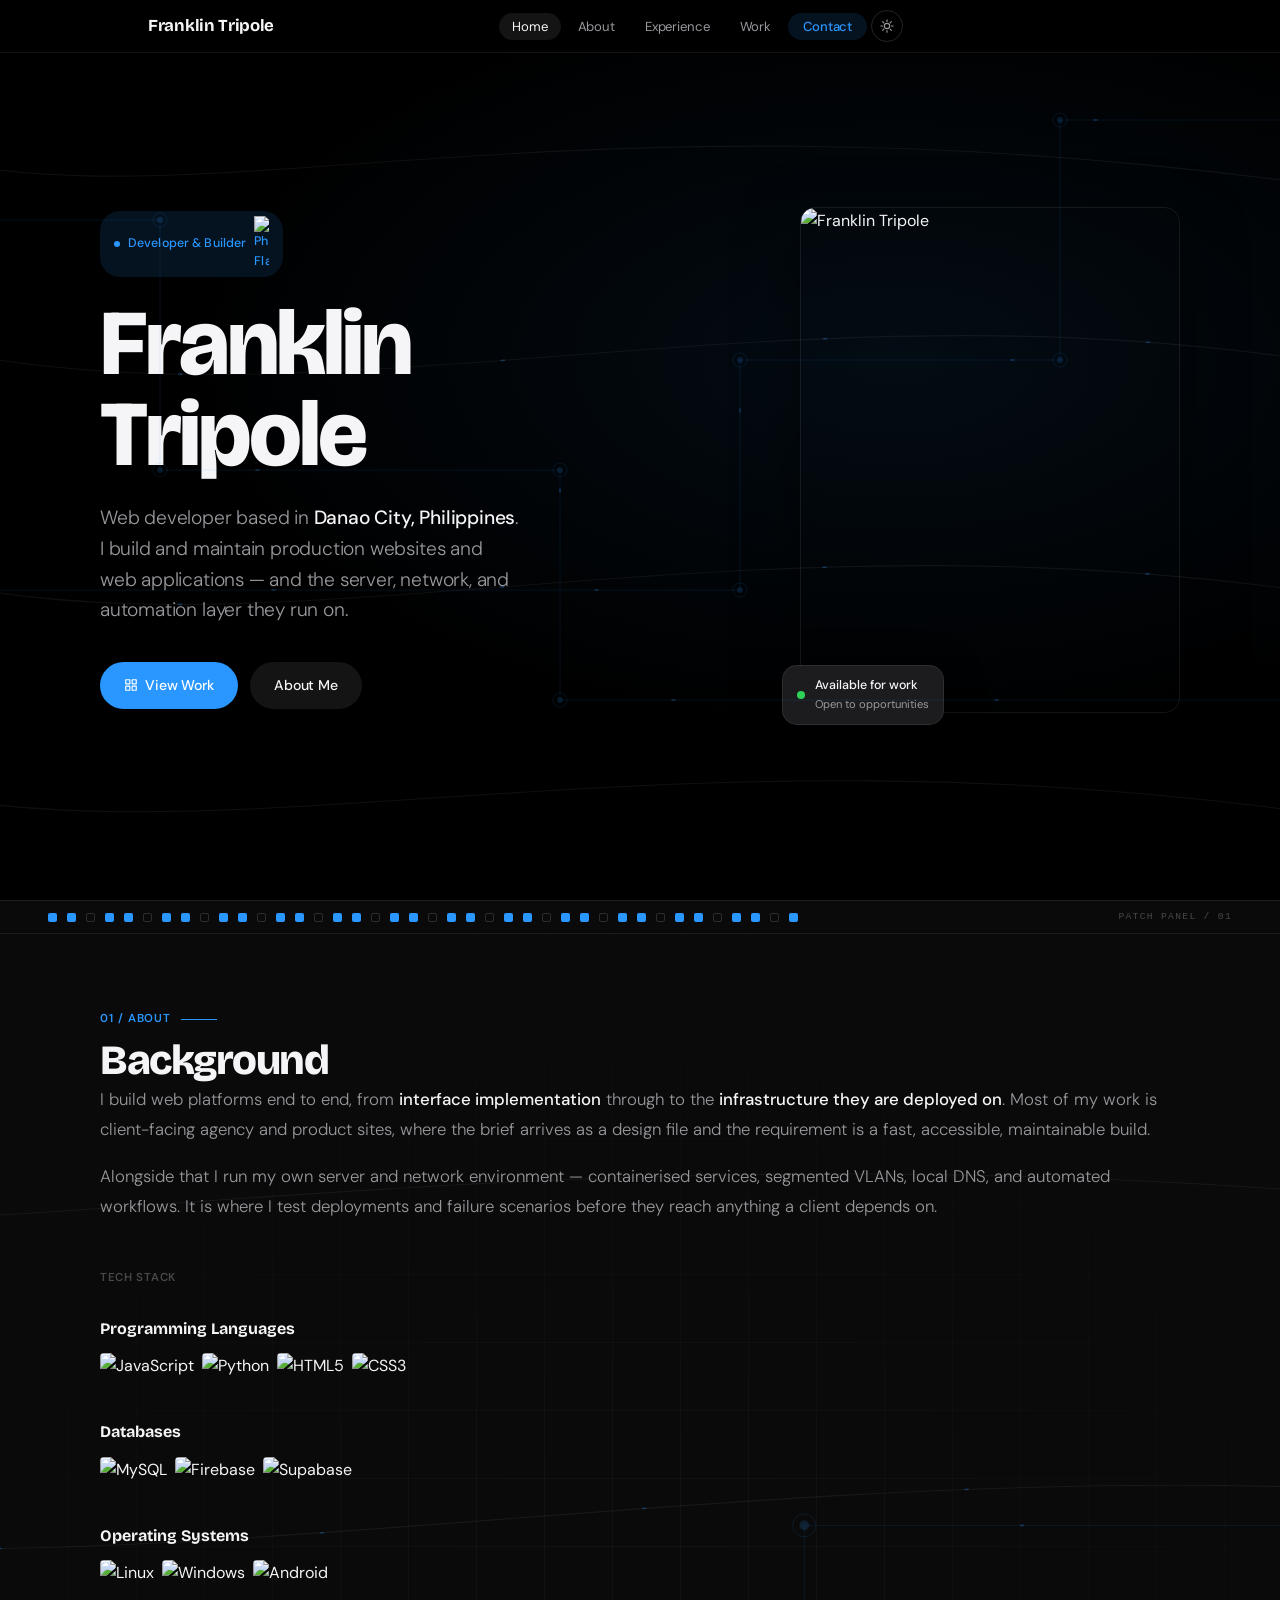
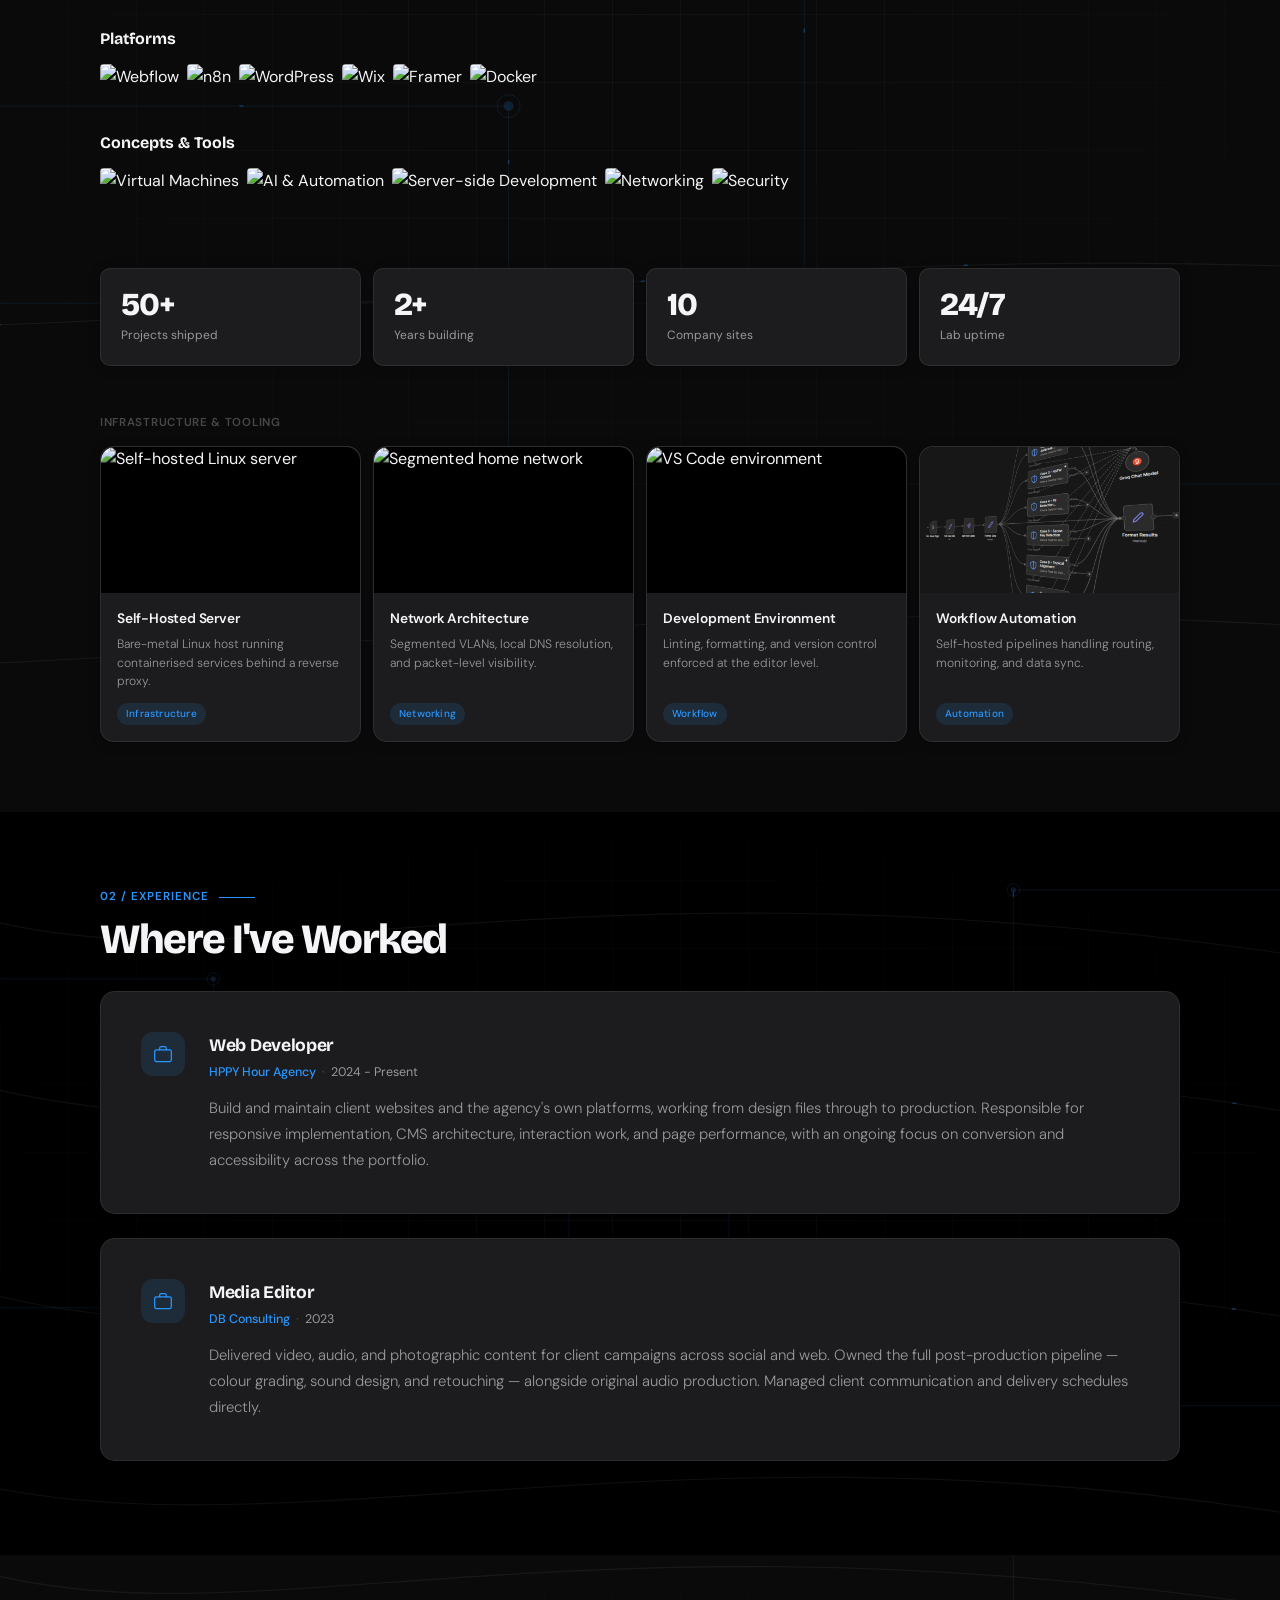
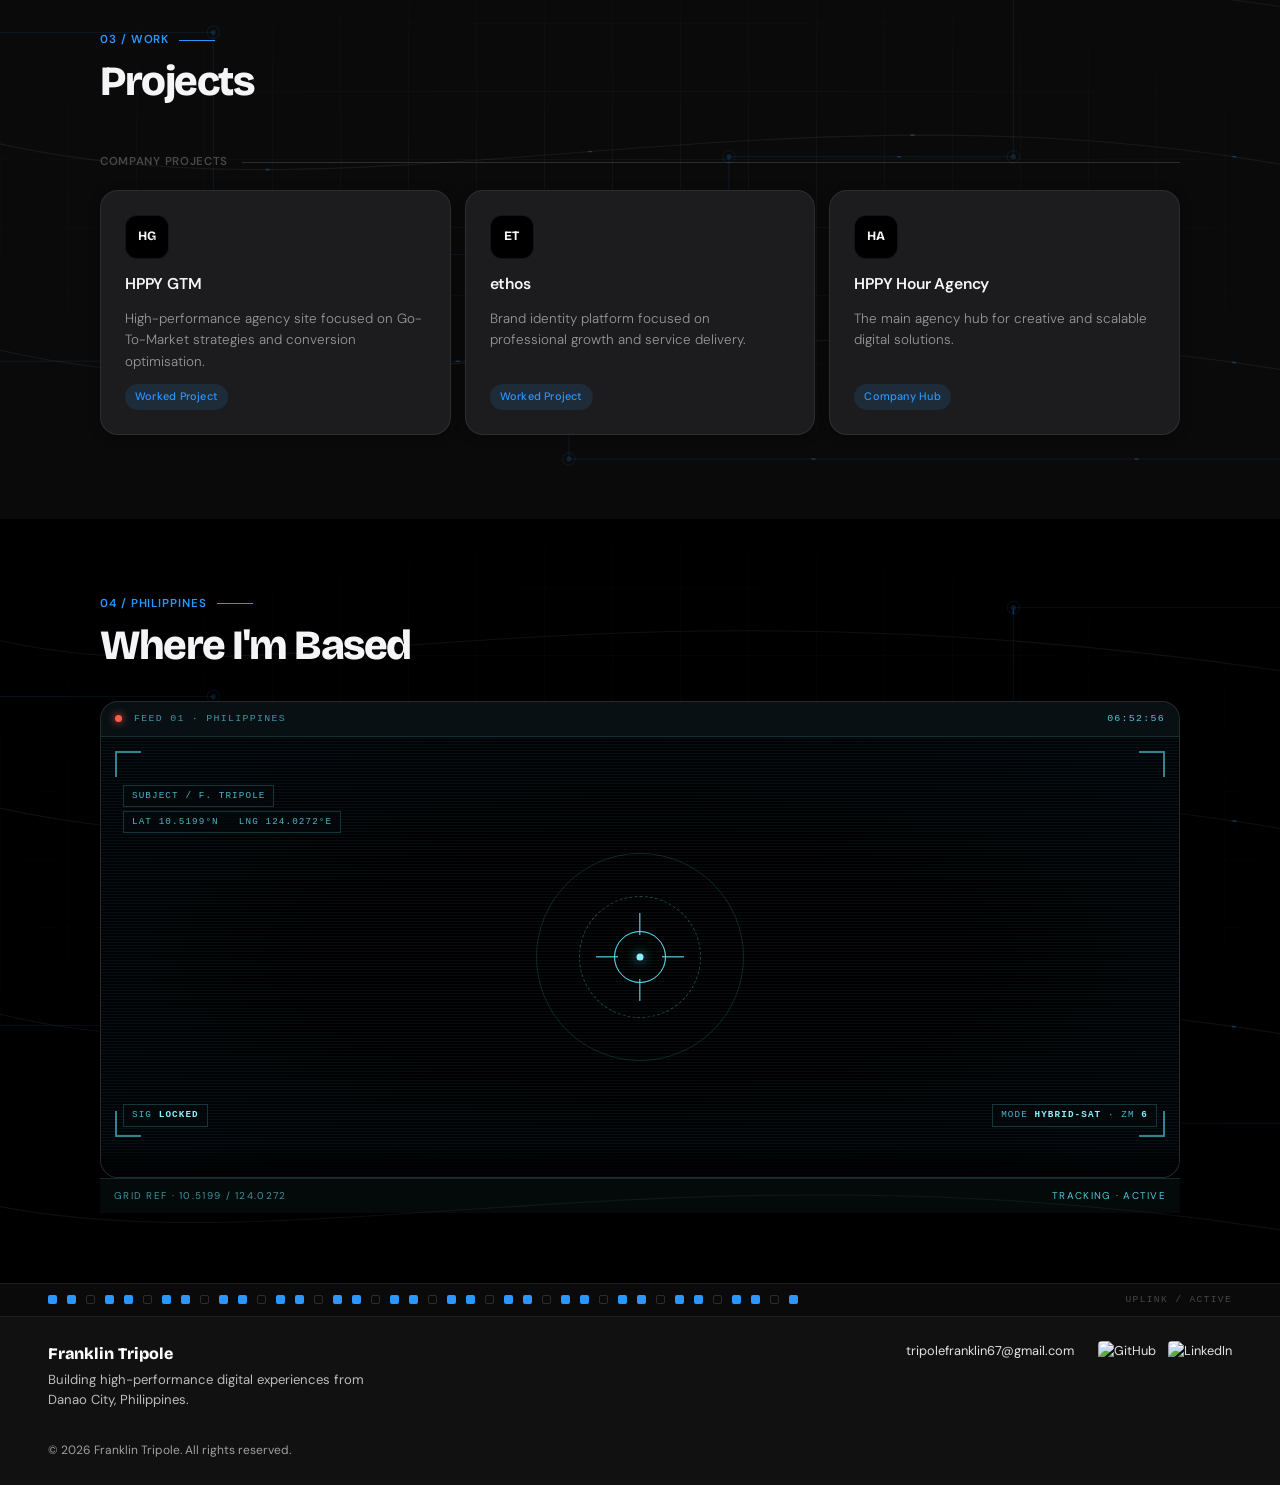
==== index.html @ 6634f662 "Run the map overlay edge to edge; add a visitor counter to the nav The HUD mask cut off hard 28px fr" ====
<!DOCTYPE html>
<html lang="en" data-theme="dark">

<head>
    <meta charset="UTF-8">
    <meta name="viewport" content="width=device-width, initial-scale=1.0">
    <title>Franklin Tripole | Developer</title>
    <link rel="preconnect" href="https://fonts.googleapis.com">
    <link rel="preconnect" href="https://fonts.gstatic.com" crossorigin>
    <link
        href="https://fonts.googleapis.com/css2?family=Bricolage+Grotesque:opsz,wght@12..96,300;12..96,400;12..96,500;12..96,600;12..96,700;12..96,800&family=DM+Sans:ital,opsz,wght@0,9..40,300;0,9..40,400;0,9..40,500;0,9..40,600;1,9..40,300&display=swap"
        rel="stylesheet">
    <script>
        // Runs before paint: dark is the default, a stored choice wins.
        try {
            if (localStorage.getItem('ft_theme') === 'light') {
                document.documentElement.dataset.theme = '';
            }
        } catch (e) { }
    </script>
    <link rel="stylesheet" href="style.css">
    <noscript>
        <style>
            /* Without JS the reveal observer never runs, so show everything. */
            .reveal, .stagger > *, h2.section-title .word,
            .hero-content > *, .hero-img-wrap, .hero-badge {
                opacity: 1 !important;
                transform: none !important;
            }
        </style>
    </noscript>
    <style>
        .tech-category {
            margin-bottom: 24px;
        }
        .tech-category h3 {
            font-family: 'Bricolage Grotesque', sans-serif;
            font-size: 1rem;
            margin-bottom: 12px;
            color: var(--text);
        }
        .badge-grid {
            display: flex;
            flex-wrap: wrap;
            gap: 8px;
        }
        .badge-grid img {
            height: 28px;
            border-radius: 4px;
        }
    </style>
</head>

<body>

    <nav>
        <div class="nav-inner">
            <a href="#home" class="logo">Franklin Tripole</a>
            <ul class="nav-links">
                <li><a href="#home">Home</a></li>
                <li><a href="#about">About</a></li>
                <li><a href="#experience">Experience</a></li>
                <li><a href="#projects">Work</a></li>
                <li><a href="contact.html" class="nav-cta">Contact</a></li>
                <li><button id="theme-toggle" type="button" title="Toggle theme" aria-label="Toggle colour theme"><svg class="ico-sun" width="16" height="16" viewBox="0 0 24 24" aria-hidden="true"><circle cx="12" cy="12" r="4"/><path d="M12 2.8v2.4M12 18.8v2.4M21.2 12h-2.4M5.2 12H2.8M18.5 5.5l-1.7 1.7M7.2 16.8l-1.7 1.7M18.5 18.5l-1.7-1.7M7.2 7.2L5.5 5.5"/></svg><svg class="ico-moon" width="16" height="16" viewBox="0 0 24 24" aria-hidden="true"><path d="M20.6 13.4A8.7 8.7 0 0 1 10.6 3.4a8.7 8.7 0 1 0 10 10Z"/></svg></button></li>
                <li><span class="visit-counter" hidden title="Visitors"><svg viewBox="0 0 24 24" aria-hidden="true"><path d="M1.8 12S5.4 5.4 12 5.4 22.2 12 22.2 12 18.6 18.6 12 18.6 1.8 12 1.8 12Z"/><circle cx="12" cy="12" r="3.1"/></svg><b class="visit-count">0</b></span></li>
            </ul>
            <div style="display:flex;align-items:center;gap:8px;">
                <span class="visit-counter mob" hidden title="Visitors"><svg viewBox="0 0 24 24" aria-hidden="true"><path d="M1.8 12S5.4 5.4 12 5.4 22.2 12 22.2 12 18.6 18.6 12 18.6 1.8 12 1.8 12Z"/><circle cx="12" cy="12" r="3.1"/></svg><b class="visit-count">0</b></span>
                <button id="theme-toggle-mob" type="button" title="Toggle theme" aria-label="Toggle colour theme"><svg class="ico-sun" width="16" height="16" viewBox="0 0 24 24" aria-hidden="true"><circle cx="12" cy="12" r="4"/><path d="M12 2.8v2.4M12 18.8v2.4M21.2 12h-2.4M5.2 12H2.8M18.5 5.5l-1.7 1.7M7.2 16.8l-1.7 1.7M18.5 18.5l-1.7-1.7M7.2 7.2L5.5 5.5"/></svg><svg class="ico-moon" width="16" height="16" viewBox="0 0 24 24" aria-hidden="true"><path d="M20.6 13.4A8.7 8.7 0 0 1 10.6 3.4a8.7 8.7 0 1 0 10 10Z"/></svg></button>
                <button class="hamburger" id="hamburger" aria-label="Open menu">
                    <span></span><span></span><span></span>
                </button>
            </div>
        </div>
    </nav>

    <div class="mobile-menu" id="mobile-menu">
        <a href="#home" class="mob-link">Home</a>
        <a href="#about" class="mob-link">About</a>
        <a href="#experience" class="mob-link">Experience</a>
        <a href="#projects" class="mob-link">Work</a>
        <a href="contact.html" class="nav-cta">Contact →</a>
    </div>

    <header id="home">
        <div class="container">
            <div class="hero-grid">
                <div class="hero-content">
                    <div class="hero-eyebrow">Developer &amp; Builder <img src="./assets/philippines.png" alt="Philippines Flag"
                            width="15px" height="auto"></div>
                    <h1 class="hero-name" data-split-chars>Franklin<br>Tripole</h1>
                    <p class="hero-subtitle">
                        Web developer based in <strong>Danao City, Philippines</strong>. I build and maintain
                        production websites and web applications — and the server, network, and automation layer
                        they run on.
                    </p>
                    <div class="hero-actions">
                        <a href="#projects" class="btn btn-primary">
                            <svg viewBox="0 0 24 24" fill="none" stroke="currentColor" stroke-width="2"
                                stroke-linecap="round" stroke-linejoin="round">
                                <rect x="3" y="3" width="7" height="7" />
                                <rect x="14" y="3" width="7" height="7" />
                                <rect x="14" y="14" width="7" height="7" />
                                <rect x="3" y="14" width="7" height="7" />
                            </svg>
                            View Work
                        </a>
                        <a href="#about" class="btn btn-ghost">About Me</a>
                    </div>
                </div>
                <div class="hero-img-wrap">
                    <div class="hero-img-frame">
                        <picture>
                            <source media="(max-width: 800px)" srcset="./assets/franklin-5.jpg">
                            <img src="./assets/franklin-5.jpg" alt="Franklin Tripole">
                        </picture>
                    </div>
                    <div class="hero-badge">
                        <div class="hero-badge-dot"></div>
                        <div>
                            <div class="hero-badge-text">Available for work</div>
                            <div class="hero-badge-sub">Open to opportunities</div>
                        </div>
                    </div>
                </div>
            </div>
        </div>
        <canvas id="hero-canvas"></canvas>
        <svg class="cables" viewBox="0 0 1440 900" preserveAspectRatio="xMidYMid slice" aria-hidden="true">
            <path class="wire" d="M-60 140 C 260 250 620 60 1500 200" />
            <path class="wire" d="M-60 330 C 380 460 880 250 1500 380" />
            <path class="wire" d="M-60 560 C 320 690 820 480 1500 610" />
            <path class="wire" d="M-60 780 C 300 880 760 700 1500 830" />
            <path class="rail" d="M-60 220 H 240 V 470 H 640 V 700 H 1500" />
            <path class="rail" d="M1500 120 H 1140 V 360 H 820 V 590 H -60" />
            <path class="flow d1" d="M-60 220 H 240 V 470 H 640 V 700 H 1500" />
            <path class="flow d2" d="M-60 330 C 380 460 880 250 1500 380" />
            <path class="flow d3" d="M1500 120 H 1140 V 360 H 820 V 590 H -60" />
            <path class="flow" d="M-60 560 C 320 690 820 480 1500 610" />
            <circle class="node" cx="240" cy="220" r="3" />
            <circle class="node-ring" cx="240" cy="220" r="7" />
            <circle class="node" cx="240" cy="470" r="3" />
            <circle class="node-ring" cx="240" cy="470" r="7" />
            <circle class="node" cx="640" cy="470" r="3" />
            <circle class="node-ring" cx="640" cy="470" r="7" />
            <circle class="node" cx="640" cy="700" r="3" />
            <circle class="node-ring" cx="640" cy="700" r="7" />
            <circle class="node" cx="1140" cy="120" r="3" />
            <circle class="node-ring" cx="1140" cy="120" r="7" />
            <circle class="node" cx="1140" cy="360" r="3" />
            <circle class="node-ring" cx="1140" cy="360" r="7" />
            <circle class="node" cx="820" cy="360" r="3" />
            <circle class="node-ring" cx="820" cy="360" r="7" />
            <circle class="node" cx="820" cy="590" r="3" />
            <circle class="node-ring" cx="820" cy="590" r="7" />
        </svg>
    </header>

    <div class="patch-strip" aria-hidden="true">
        <i class="live"></i><i class="live"></i><i></i><i class="live"></i><i class="live"></i><i></i><i class="live"></i><i class="live"></i><i></i><i class="live"></i><i class="live"></i><i></i><i class="live"></i><i class="live"></i><i></i><i class="live"></i><i class="live"></i><i></i><i class="live"></i><i class="live"></i><i></i><i class="live"></i><i class="live"></i><i></i><i class="live"></i><i class="live"></i><i></i><i class="live"></i><i class="live"></i><i></i><i class="live"></i><i class="live"></i><i></i><i class="live"></i><i class="live"></i><i></i><i class="live"></i><i class="live"></i><i></i><i class="live"></i>
        <span class="patch-label">PATCH PANEL / 01</span>
    </div>

    <section id="about" class="reveal">
        <svg class="cables" viewBox="0 0 1440 900" preserveAspectRatio="xMidYMid slice" aria-hidden="true">
            <path class="wire" d="M-60 140 C 260 250 620 60 1500 200" />
            <path class="wire" d="M-60 330 C 380 460 880 250 1500 380" />
            <path class="wire" d="M-60 560 C 320 690 820 480 1500 610" />
            <path class="wire" d="M-60 780 C 300 880 760 700 1500 830" />
            <path class="rail" d="M-60 220 H 240 V 470 H 640 V 700 H 1500" />
            <path class="rail" d="M1500 120 H 1140 V 360 H 820 V 590 H -60" />
            <path class="flow d1" d="M-60 220 H 240 V 470 H 640 V 700 H 1500" />
            <path class="flow d2" d="M-60 330 C 380 460 880 250 1500 380" />
            <path class="flow d3" d="M1500 120 H 1140 V 360 H 820 V 590 H -60" />
            <path class="flow" d="M-60 560 C 320 690 820 480 1500 610" />
            <circle class="node" cx="240" cy="220" r="3" />
            <circle class="node-ring" cx="240" cy="220" r="7" />
            <circle class="node" cx="240" cy="470" r="3" />
            <circle class="node-ring" cx="240" cy="470" r="7" />
            <circle class="node" cx="640" cy="470" r="3" />
            <circle class="node-ring" cx="640" cy="470" r="7" />
            <circle class="node" cx="640" cy="700" r="3" />
            <circle class="node-ring" cx="640" cy="700" r="7" />
            <circle class="node" cx="1140" cy="120" r="3" />
            <circle class="node-ring" cx="1140" cy="120" r="7" />
            <circle class="node" cx="1140" cy="360" r="3" />
            <circle class="node-ring" cx="1140" cy="360" r="7" />
            <circle class="node" cx="820" cy="360" r="3" />
            <circle class="node-ring" cx="820" cy="360" r="7" />
            <circle class="node" cx="820" cy="590" r="3" />
            <circle class="node-ring" cx="820" cy="590" r="7" />
        </svg>
        <div class="container">
            <div class="section-eyebrow">01 / About</div>
            <div class="about-grid">
                <div>
                    <h2 class="section-title" data-split-words>Background</h2>
                    <p class="about-text">
                        I build web platforms end to end, from <strong>interface implementation</strong> through to
                        the <strong>infrastructure they are deployed on</strong>. Most of my work is client-facing
                        agency and product sites, where the brief arrives as a design file and the requirement is a
                        fast, accessible, maintainable build.
                    </p>
                    <p class="about-text" style="margin-top:16px;">
                        Alongside that I run my own server and network environment — containerised services, segmented
                        VLANs, local DNS, and automated workflows. It is where I test deployments and failure scenarios
                        before they reach anything a client depends on.
                    </p>
                    
                    <div class="stack-group" style="margin-top: 48px;">
                        <div class="stack-title">Tech stack</div>
                        
                        <div class="tech-category">
                            <h3>Programming Languages</h3>
                            <div class="badge-grid">
                                <img src="https://img.shields.io/badge/JavaScript-F7DF1E?style=for-the-badge&logo=javascript&logoColor=black" alt="JavaScript">
                                <img src="https://img.shields.io/badge/Python-3776AB?style=for-the-badge&logo=python&logoColor=white" alt="Python">
                                <img src="https://img.shields.io/badge/HTML5-E34F26?style=for-the-badge&logo=html5&logoColor=white" alt="HTML5">
                                <img src="https://img.shields.io/badge/CSS3-1572B6?style=for-the-badge&logo=css3&logoColor=white" alt="CSS3">
                            </div>
                        </div>

                        <div class="tech-category">
                            <h3>Databases</h3>
                            <div class="badge-grid">
                                <img src="https://img.shields.io/badge/MySQL-4479A1?style=for-the-badge&logo=mysql&logoColor=white" alt="MySQL">
                                <img src="https://img.shields.io/badge/Firebase-FFCA28?style=for-the-badge&logo=firebase&logoColor=black" alt="Firebase">
                                <img src="https://img.shields.io/badge/Supabase-3ECF8E?style=for-the-badge&logo=supabase&logoColor=white" alt="Supabase">
                            </div>
                        </div>

                        <div class="tech-category">
                            <h3>Operating Systems</h3>
                            <div class="badge-grid">
                                <img src="https://img.shields.io/badge/Linux-FCC624?style=for-the-badge&logo=linux&logoColor=black" alt="Linux">
                                <img src="https://img.shields.io/badge/Windows-0078D4?style=for-the-badge&logo=windows&logoColor=white" alt="Windows">
                                <img src="https://img.shields.io/badge/Android-3DDC84?style=for-the-badge&logo=android&logoColor=white" alt="Android">
                            </div>
                        </div>

                        <div class="tech-category">
                            <h3>Platforms</h3>
                            <div class="badge-grid">
                                <img src="https://img.shields.io/badge/Webflow-146EF5?style=for-the-badge&logo=webflow&logoColor=white" alt="Webflow">
                                <img src="https://img.shields.io/badge/n8n-EA4B71?style=for-the-badge&logo=n8n&logoColor=white" alt="n8n">
                                <img src="https://img.shields.io/badge/WordPress-21759B?style=for-the-badge&logo=wordpress&logoColor=white" alt="WordPress">
                                <img src="https://img.shields.io/badge/Wix-0C6EFC?style=for-the-badge&logo=wix&logoColor=white" alt="Wix">
                                <img src="https://img.shields.io/badge/Framer-0055FF?style=for-the-badge&logo=framer&logoColor=white" alt="Framer">
                                <img src="https://img.shields.io/badge/Docker-2496ED?style=for-the-badge&logo=docker&logoColor=white" alt="Docker">
                            </div>
                        </div>

                        <div class="tech-category">
                            <h3>Concepts & Tools</h3>
                            <div class="badge-grid">
                                <img src="https://img.shields.io/badge/Virtual%20Machines-0078D4?style=for-the-badge&logo=virtualbox&logoColor=white" alt="Virtual Machines">
                                <img src="https://img.shields.io/badge/AI%20%26%20Automation-FF4500?style=for-the-badge&logo=tensorflow&logoColor=white" alt="AI & Automation">
                                <img src="https://img.shields.io/badge/Server--side%20Development-339933?style=for-the-badge&logo=nodedotjs&logoColor=white" alt="Server-side Development">
                                <img src="https://img.shields.io/badge/Networking-0078D4?style=for-the-badge&logo=wireshark&logoColor=white" alt="Networking">
                                <img src="https://img.shields.io/badge/Security-000000?style=for-the-badge&logo=kalilinux&logoColor=white" alt="Security">
                            </div>
                        </div>
                    </div>

                    <div class="stat-grid stagger" style="margin-top: 48px;">
                        <div class="stat-card">
                            <div class="num" data-count="50" data-suffix="+">0</div>
                            <div class="lbl">Projects shipped</div>
                        </div>
                        <div class="stat-card">
                            <div class="num" data-count="2" data-suffix="+">0</div>
                            <div class="lbl">Years building</div>
                        </div>
                        <div class="stat-card">
                            <div class="num" data-count="10">0</div>
                            <div class="lbl">Company sites</div>
                        </div>
                        <div class="stat-card">
                            <div class="num">24/7</div>
                            <div class="lbl">Lab uptime</div>
                        </div>
                    </div>

                    <div class="infra-group">
                        <div class="stack-title">Infrastructure &amp; tooling</div>
                        <div class="project-grid cover-grid compact stagger">
                            <div class="project-card has-cover" onclick="openModal('server')">
                                <div class="proj-cover"><img src="./assets/server.png" alt="Self-hosted Linux server" loading="lazy"></div>
                                <div class="proj-title">Self-Hosted Server</div>
                                <p class="proj-desc">Bare-metal Linux host running containerised services behind a reverse proxy.</p>
                                <span class="proj-tag">Infrastructure</span>
                            </div>
                            <div class="project-card has-cover" onclick="openModal('networking')">
                                <div class="proj-cover"><img src="./assets/networking.png" alt="Segmented home network" loading="lazy"></div>
                                <div class="proj-title">Network Architecture</div>
                                <p class="proj-desc">Segmented VLANs, local DNS resolution, and packet-level visibility.</p>
                                <span class="proj-tag">Networking</span>
                            </div>
                            <div class="project-card has-cover" onclick="openModal('vscode')">
                                <div class="proj-cover"><img src="./assets/vscode.png" alt="VS Code environment" loading="lazy"></div>
                                <div class="proj-title">Development Environment</div>
                                <p class="proj-desc">Linting, formatting, and version control enforced at the editor level.</p>
                                <span class="proj-tag">Workflow</span>
                            </div>
                            <div class="project-card has-cover" onclick="openModal('n8n')">
                                <div class="proj-cover"><img src="./assets/n8n.png" alt="n8n automation workflows" loading="lazy"></div>
                                <div class="proj-title">Workflow Automation</div>
                                <p class="proj-desc">Self-hosted pipelines handling routing, monitoring, and data sync.</p>
                                <span class="proj-tag">Automation</span>
                            </div>
                        </div>
                    </div>
                </div>
            </div>
        </div>
    </section>

    <section id="experience" class="reveal">
        <svg class="cables" viewBox="0 0 1440 900" preserveAspectRatio="xMidYMid slice" aria-hidden="true">
            <path class="wire" d="M-60 140 C 260 250 620 60 1500 200" />
            <path class="wire" d="M-60 330 C 380 460 880 250 1500 380" />
            <path class="wire" d="M-60 560 C 320 690 820 480 1500 610" />
            <path class="wire" d="M-60 780 C 300 880 760 700 1500 830" />
            <path class="rail" d="M-60 220 H 240 V 470 H 640 V 700 H 1500" />
            <path class="rail" d="M1500 120 H 1140 V 360 H 820 V 590 H -60" />
            <path class="flow d1" d="M-60 220 H 240 V 470 H 640 V 700 H 1500" />
            <path class="flow d2" d="M-60 330 C 380 460 880 250 1500 380" />
            <path class="flow d3" d="M1500 120 H 1140 V 360 H 820 V 590 H -60" />
            <path class="flow" d="M-60 560 C 320 690 820 480 1500 610" />
            <circle class="node" cx="240" cy="220" r="3" />
            <circle class="node-ring" cx="240" cy="220" r="7" />
            <circle class="node" cx="240" cy="470" r="3" />
            <circle class="node-ring" cx="240" cy="470" r="7" />
            <circle class="node" cx="640" cy="470" r="3" />
            <circle class="node-ring" cx="640" cy="470" r="7" />
            <circle class="node" cx="640" cy="700" r="3" />
            <circle class="node-ring" cx="640" cy="700" r="7" />
            <circle class="node" cx="1140" cy="120" r="3" />
            <circle class="node-ring" cx="1140" cy="120" r="7" />
            <circle class="node" cx="1140" cy="360" r="3" />
            <circle class="node-ring" cx="1140" cy="360" r="7" />
            <circle class="node" cx="820" cy="360" r="3" />
            <circle class="node-ring" cx="820" cy="360" r="7" />
            <circle class="node" cx="820" cy="590" r="3" />
            <circle class="node-ring" cx="820" cy="590" r="7" />
        </svg>
        <div class="container">
            <div class="section-eyebrow">02 / Experience</div>
            <h2 class="section-title" data-split-words>Where I've Worked</h2>
            <div class="stagger" style="margin-top:28px;">
            <div class="exp-card">
                <div class="exp-icon">
                    <svg viewBox="0 0 24 24" fill="none" stroke="currentColor" stroke-width="1.5" stroke-linecap="round"
                        stroke-linejoin="round">
                        <rect x="2" y="7" width="20" height="14" rx="2" />
                        <path d="M16 7V5a2 2 0 0 0-2-2h-4a2 2 0 0 0-2 2v2" />
                    </svg>
                </div>
                <div class="exp-body">
                    <h4>Web Developer</h4>
                    <div class="exp-meta">HPPY Hour Agency <span class="exp-meta-sep">·</span> <span
                            class="exp-meta-time">2024 - Present</span></div>
                    <p>Build and maintain client websites and the agency's own platforms, working from design
                        files through to production. Responsible for responsive implementation, CMS architecture,
                        interaction work, and page performance, with an ongoing focus on conversion and accessibility
                        across the portfolio.</p>
                </div>
            </div>
            <div class="exp-card">
                <div class="exp-icon">
                    <svg viewBox="0 0 24 24" fill="none" stroke="currentColor" stroke-width="1.5" stroke-linecap="round"
                        stroke-linejoin="round">
                        <rect x="2" y="7" width="20" height="14" rx="2" />
                        <path d="M16 7V5a2 2 0 0 0-2-2h-4a2 2 0 0 0-2 2v2" />
                    </svg>
                </div>
                <div class="exp-body">
                    <h4>Media Editor</h4>
                    <div class="exp-meta">DB Consulting <span class="exp-meta-sep">·</span> <span
                            class="exp-meta-time">2023 </span></div>
                    <p>Delivered video, audio, and photographic content for client campaigns across social and
                        web. Owned the full post-production pipeline — colour grading, sound design, and retouching —
                        alongside original audio production. Managed client communication and delivery schedules
                        directly.</p>
                </div>
            </div>
            </div>
        </div>
    </section>

    <section id="projects" class="reveal">
        <svg class="cables" viewBox="0 0 1440 900" preserveAspectRatio="xMidYMid slice" aria-hidden="true">
            <path class="wire" d="M-60 140 C 260 250 620 60 1500 200" />
            <path class="wire" d="M-60 330 C 380 460 880 250 1500 380" />
            <path class="wire" d="M-60 560 C 320 690 820 480 1500 610" />
            <path class="wire" d="M-60 780 C 300 880 760 700 1500 830" />
            <path class="rail" d="M-60 220 H 240 V 470 H 640 V 700 H 1500" />
            <path class="rail" d="M1500 120 H 1140 V 360 H 820 V 590 H -60" />
            <path class="flow d1" d="M-60 220 H 240 V 470 H 640 V 700 H 1500" />
            <path class="flow d2" d="M-60 330 C 380 460 880 250 1500 380" />
            <path class="flow d3" d="M1500 120 H 1140 V 360 H 820 V 590 H -60" />
            <path class="flow" d="M-60 560 C 320 690 820 480 1500 610" />
            <circle class="node" cx="240" cy="220" r="3" />
            <circle class="node-ring" cx="240" cy="220" r="7" />
            <circle class="node" cx="240" cy="470" r="3" />
            <circle class="node-ring" cx="240" cy="470" r="7" />
            <circle class="node" cx="640" cy="470" r="3" />
            <circle class="node-ring" cx="640" cy="470" r="7" />
            <circle class="node" cx="640" cy="700" r="3" />
            <circle class="node-ring" cx="640" cy="700" r="7" />
            <circle class="node" cx="1140" cy="120" r="3" />
            <circle class="node-ring" cx="1140" cy="120" r="7" />
            <circle class="node" cx="1140" cy="360" r="3" />
            <circle class="node-ring" cx="1140" cy="360" r="7" />
            <circle class="node" cx="820" cy="360" r="3" />
            <circle class="node-ring" cx="820" cy="360" r="7" />
            <circle class="node" cx="820" cy="590" r="3" />
            <circle class="node-ring" cx="820" cy="590" r="7" />
        </svg>
        <div class="container">
            <div class="section-eyebrow">03 / Work</div>
            <h2 class="section-title" data-split-words>Projects</h2>

            <div class="category-head"><span class="cat-label">Company Projects</span><span class="cat-line"></span>
            </div>
            <div class="project-grid stagger">
                <div class="project-card locked" onclick="openModal('hppygtm')">
                    <div class="proj-icon"><span class="proj-icon-text">HG</span></div>
                    <div class="proj-title">HPPY GTM</div>
                    <p class="proj-desc">High-performance agency site focused on Go-To-Market strategies and conversion
                        optimisation.</p>
                    <span class="proj-tag">Worked Project</span>
                </div>
                <div class="project-card locked" onclick="openModal('ethos')">
                    <div class="proj-icon"><span class="proj-icon-text">ET</span></div>
                    <div class="proj-title">ethos</div>
                    <p class="proj-desc">Brand identity platform focused on professional growth and service delivery.
                    </p>
                    <span class="proj-tag">Worked Project</span>
                </div>
                <div class="project-card locked" onclick="openModal('hppy')">
                    <div class="proj-icon"><span class="proj-icon-text">HA</span></div>
                    <div class="proj-title">HPPY Hour Agency</div>
                    <p class="proj-desc">The main agency hub for creative and scalable digital solutions.</p>
                    <span class="proj-tag">Company Hub</span>
                </div>
            </div>

        </div>
    </section>

    <section id="location" class="reveal">
        <svg class="cables" viewBox="0 0 1440 900" preserveAspectRatio="xMidYMid slice" aria-hidden="true">
            <path class="wire" d="M-60 140 C 260 250 620 60 1500 200" />
            <path class="wire" d="M-60 330 C 380 460 880 250 1500 380" />
            <path class="wire" d="M-60 560 C 320 690 820 480 1500 610" />
            <path class="wire" d="M-60 780 C 300 880 760 700 1500 830" />
            <path class="rail" d="M-60 220 H 240 V 470 H 640 V 700 H 1500" />
            <path class="rail" d="M1500 120 H 1140 V 360 H 820 V 590 H -60" />
            <path class="flow d1" d="M-60 220 H 240 V 470 H 640 V 700 H 1500" />
            <path class="flow d2" d="M-60 330 C 380 460 880 250 1500 380" />
            <path class="flow d3" d="M1500 120 H 1140 V 360 H 820 V 590 H -60" />
            <path class="flow" d="M-60 560 C 320 690 820 480 1500 610" />
            <circle class="node" cx="240" cy="220" r="3" />
            <circle class="node-ring" cx="240" cy="220" r="7" />
            <circle class="node" cx="240" cy="470" r="3" />
            <circle class="node-ring" cx="240" cy="470" r="7" />
            <circle class="node" cx="640" cy="470" r="3" />
            <circle class="node-ring" cx="640" cy="470" r="7" />
            <circle class="node" cx="640" cy="700" r="3" />
            <circle class="node-ring" cx="640" cy="700" r="7" />
            <circle class="node" cx="1140" cy="120" r="3" />
            <circle class="node-ring" cx="1140" cy="120" r="7" />
            <circle class="node" cx="1140" cy="360" r="3" />
            <circle class="node-ring" cx="1140" cy="360" r="7" />
            <circle class="node" cx="820" cy="360" r="3" />
            <circle class="node-ring" cx="820" cy="360" r="7" />
            <circle class="node" cx="820" cy="590" r="3" />
            <circle class="node-ring" cx="820" cy="590" r="7" />
        </svg>
        <div class="container">
            <div class="section-eyebrow">04 / Philippines</div>
            <h2 class="section-title" data-split-words>Where I'm Based</h2>
            <div class="map-console">
                <div class="map-console-bar">
                    <span class="mc-dot"></span>
                    <span class="mc-id">FEED&nbsp;01 &middot; PHILIPPINES</span>
                    <span class="mc-status" id="mc-clock">--:--:--</span>
                </div>
                <div class="map-frame">
                    <div id="map"></div>
                    <div class="map-hud" aria-hidden="true">
                        <span class="hud-corner tl"></span>
                        <span class="hud-corner tr"></span>
                        <span class="hud-corner bl"></span>
                        <span class="hud-corner br"></span>
                        <span class="hud-reticle">
                            <i class="r-ring r1"></i>
                            <i class="r-ring r2"></i>
                            <i class="r-ring r3"></i>
                            <i class="r-ping"></i>
                            <i class="r-cross"></i>
                            <i class="r-dot"></i>
                        </span>
                        <span class="hud-tag t1">SUBJECT&nbsp;/&nbsp;F. TRIPOLE</span>
                        <span class="hud-tag t2">LAT 10.5199&deg;N &nbsp; LNG 124.0272&deg;E</span>
                        <span class="hud-tag t3">SIG&nbsp;<b>LOCKED</b></span>
                        <span class="hud-tag t4">MODE&nbsp;<b>HYBRID-SAT</b> &middot; ZM&nbsp;<b id="mc-zoom">6</b></span>
                    </div>
                </div>
                </div>
                <div class="map-console-bar foot">
                    <span class="mc-id">GRID REF &middot; 10.5199 / 124.0272</span>
                    <span class="mc-status">TRACKING &middot; ACTIVE</span>
                </div>
            </div>
        </div>
    </section>

    <div class="patch-strip" aria-hidden="true">
        <i class="live"></i><i class="live"></i><i></i><i class="live"></i><i class="live"></i><i></i><i class="live"></i><i class="live"></i><i></i><i class="live"></i><i class="live"></i><i></i><i class="live"></i><i class="live"></i><i></i><i class="live"></i><i class="live"></i><i></i><i class="live"></i><i class="live"></i><i></i><i class="live"></i><i class="live"></i><i></i><i class="live"></i><i class="live"></i><i></i><i class="live"></i><i class="live"></i><i></i><i class="live"></i><i class="live"></i><i></i><i class="live"></i><i class="live"></i><i></i><i class="live"></i><i class="live"></i><i></i><i class="live"></i>
        <span class="patch-label">UPLINK / ACTIVE</span>
    </div>

    <footer id="contact">
        <canvas id="footer-canvas"></canvas>
        <div class="footer-brand">
            <a href="#" class="footer-logo">Franklin Tripole</a>
            <p class="footer-text">Building high-performance digital experiences from Danao City, Philippines.</p>
        </div>
        <div class="footer-meta">
            <a href="mailto:tripolefranklin67@gmail.com">tripolefranklin67@gmail.com</a>
            <div class="footer-links">
                <a href="https://github.com/syskraken" target="_blank">
                    <img src="https://img.shields.io/badge/GitHub-181717?style=for-the-badge&logo=github&logoColor=white" alt="GitHub">
                </a>
                <a href="https://linkedin.com" target="_blank">
                    <img src="https://img.shields.io/badge/LinkedIn-0A66C2?style=for-the-badge&logo=linkedin&logoColor=white" alt="LinkedIn">
                </a>
            </div>
        </div>
        <div class="footer-copy">© 2026 Franklin Tripole. All rights reserved.</div>
    </footer>

    <button id="to-top" aria-label="Back to top">
        <svg viewBox="0 0 24 24" fill="none" stroke="currentColor" stroke-width="2" stroke-linecap="round"
            stroke-linejoin="round">
            <path d="M12 19V5M5 12l7-7 7 7" />
        </svg>
    </button>

    <div class="modal-backdrop" id="proj-modal">
        <div class="modal-box">
            <div class="modal-bar">
                <div class="modal-dots"><span></span><span></span><span></span></div>
                <div class="modal-title" id="modal-title-bar">Project Details</div>
                <button class="modal-close" onclick="closeModal()">✕</button>
            </div>
            <div class="modal-columns">
                <div class="modal-left">
                    <div class="modal-header-row">
                        <div class="modal-proj-icon" id="modal-icon"></div>
                        <div>
                            <div class="modal-proj-name" id="modal-name"></div>
                            <div class="modal-tag" id="modal-tag"></div>
                        </div>
                    </div>
                    <p class="modal-desc" id="modal-desc"></p>
                    <div class="modal-role">
                        <div class="modal-role-label" id="modal-role-label">My Role</div>
                        <p id="modal-role"></p>
                    </div>
                </div>
                <div class="modal-right" id="modal-right"></div>
            </div>
        </div>
    </div>


    <script>
        /* ── Location feed ───────────────────────────────────── */
        (function () {
            const FEED = { lat: 10.5199, lng: 124.0272 };   // the tracked position
            const VIEW = { lat: 12.4000, lng: 122.5000 };   // framing: the archipelago
            const VIEW_ZOOM = 6;
            const KEY = 'AIzaSyCtrD5bCZHCrm9AV2QzqTdJWbWh3UUpbWA';
            const mapEl = document.getElementById('map');
            if (!mapEl) return;

            function fail(reason) {
                console.warn('[map] ' + reason);
            }

            // Google calls this globally when the key is rejected.
            window.gm_authFailure = () => fail('authentication failed');

            window.initMap = function initMap() {
                if (!window.google || !google.maps) return fail('api object missing');

                let map;
                try {
                    map = new google.maps.Map(mapEl, {
                        center: VIEW,
                        zoom: VIEW_ZOOM,
                        mapTypeId: google.maps.MapTypeId.HYBRID,
                        tilt: 0,
                        backgroundColor: '#04070a',
                        mapTypeControl: false,
                        streetViewControl: false,
                        fullscreenControl: false
                    });
                } catch (err) {
                    return fail('map constructor threw: ' + err.message);
                }


                // Keep the HUD reticle pinned to the coordinates through pan and
                // zoom. It lives outside #map so the colour filter leaves it alone.
                const reticle = document.querySelector('.hud-reticle');
                if (reticle) {
                    const pin = new google.maps.OverlayView();
                    pin.onAdd = pin.onRemove = function () { };
                    pin.draw = function () {
                        const proj = this.getProjection();
                        if (!proj) return;
                        const pt = proj.fromLatLngToContainerPixel(new google.maps.LatLng(FEED.lat, FEED.lng));
                        if (!pt) return;
                        reticle.style.left = pt.x + 'px';
                        reticle.style.top = pt.y + 'px';
                    };
                    pin.setMap(map);
                }

                const zoomOut = document.getElementById('mc-zoom');
                if (zoomOut) {
                    const sync = () => { zoomOut.textContent = map.getZoom(); };
                    map.addListener('zoom_changed', sync);
                    sync();
                }

                // A map built before its container has settled can come up blank
                // or mis-sized. Nudge it the first time the section scrolls in,
                // and again on resize, then re-centre so the reticle stays put.
                function refresh() {
                    google.maps.event.trigger(map, 'resize');
                    map.setCenter(VIEW);
                }

                const section = document.getElementById('location');
                if (section && 'IntersectionObserver' in window) {
                    const io = new IntersectionObserver(entries => {
                        if (entries.some(e => e.isIntersecting)) {
                            refresh();
                            io.disconnect();
                        }
                    }, { threshold: 0.01 });
                    io.observe(section);
                }

                let rt;
                addEventListener('resize', () => {
                    clearTimeout(rt);
                    rt = setTimeout(refresh, 200);
                }, { passive: true });
            };

            // loading=async is Google's recommended pattern and silences the
            // performance warning; the callback fires once the API is parsed.
            const tag = document.createElement('script');
            tag.src = 'https://maps.googleapis.com/maps/api/js?key=' + KEY +
                '&callback=initMap&loading=async&v=weekly';
            tag.async = true;
            tag.onerror = () => fail('script failed to load');
            document.head.appendChild(tag);

            // Clock runs regardless of whether the map came up.
            const clock = document.getElementById('mc-clock');
            if (clock) {
                const pad = n => String(n).padStart(2, '0');
                const tick = () => {
                    const d = new Date();
                    clock.textContent = pad(d.getHours()) + ':' + pad(d.getMinutes()) + ':' + pad(d.getSeconds());
                };
                tick();
                setInterval(tick, 1000);
            }
        })();

        (function () {
            const mapEl = document.getElementById('map');
            if (!mapEl || typeof L === 'undefined') return;

            const ORIGIN = [10.5199, 124.0272];

            const map = L.map(mapEl, {
                center: ORIGIN,
                zoom: 16,
                zoomControl: false,
                scrollWheelZoom: false,   // don't hijack page scrolling
                attributionControl: true
            });

            // Satellite base with dark place labels on top.
            L.tileLayer('https://server.arcgisonline.com/ArcGIS/rest/services/World_Imagery/MapServer/tile/{z}/{y}/{x}', {
                maxZoom: 19,
                attribution: 'Imagery &copy; Esri, Maxar, Earthstar Geographics'
            }).addTo(map);

            L.tileLayer('https://{s}.basemaps.cartocdn.com/dark_only_labels/{z}/{x}/{y}{r}.png', {
                maxZoom: 19,
                attribution: '&copy; <a href="https://carto.com/attributions">CARTO</a>'
            }).addTo(map);

            // Reticle rides on the marker, so it stays locked to the coordinates
            // and sits outside the tile filter that tints the imagery.
            const reticle = L.divIcon({
                className: 'reticle-icon',
                html: '<span class="hud-reticle">' +
                    '<i class="r-ring r1"></i><i class="r-ring r2"></i><i class="r-ring r3"></i>' +
                    '<i class="r-ping"></i><i class="r-cross"></i><i class="r-dot"></i></span>',
                iconSize: [220, 220],
                iconAnchor: [110, 110]
            });
            L.marker(ORIGIN, { icon: reticle, interactive: false, keyboard: false }).addTo(map);

            // Wheel zoom only after a deliberate click, so the page still scrolls past.
            map.once('click', () => map.scrollWheelZoom.enable());

            const zoomOut = document.getElementById('mc-zoom');
            if (zoomOut) {
                const sync = () => { zoomOut.textContent = map.getZoom(); };
                map.on('zoomend', sync);
                sync();
            }

            const clock = document.getElementById('mc-clock');
            if (clock) {
                const pad = n => String(n).padStart(2, '0');
                const tick = () => {
                    const d = new Date();
                    clock.textContent = pad(d.getHours()) + ':' + pad(d.getMinutes()) + ':' + pad(d.getSeconds());
                };
                tick();
                setInterval(tick, 1000);
            }
        })();

        (function () {
            const canvas = document.getElementById('footer-canvas');
            const ctx = canvas.getContext('2d');
            const footer = canvas.closest('footer');
            if (!footer) return;
            let W, H, stars = [], raf;
            let linkDistance = 110;
            let starCount = 160;

            function resize() {
                const rect = footer.getBoundingClientRect();
                const dpr = window.devicePixelRatio || 1;
                canvas.width = rect.width * dpr;
                canvas.height = rect.height * dpr;
                ctx.scale(dpr, dpr);
                W = rect.width;
                H = rect.height;
                const mobile = window.matchMedia('(max-width: 640px)').matches;
                starCount = mobile ? 70 : 160;
                linkDistance = mobile ? 70 : 110;
                stars = [];
                for (let i = 0; i < starCount; i++) stars.push(mkStar());
            }

            function mkStar() {
                const mobile = window.matchMedia('(max-width: 640px)').matches;
                return {
                    x: Math.random() * W,
                    y: Math.random() * H,
                    r: Math.random() * (mobile ? 1.1 : 1.6) + (mobile ? 0.2 : 0.3),
                    vx: (Math.random() - 0.5) * (mobile ? 0.16 : 0.24),
                    vy: (Math.random() - 0.5) * (mobile ? 0.1 : 0.14),
                    a: Math.random() * 0.85 + 0.15
                };
            }

            function draw() {
                ctx.clearRect(0, 0, W, H);
                stars.forEach(s => {
                    s.x += s.vx; s.y += s.vy;
                    if (s.x < 0) s.x = W; if (s.x > W) s.x = 0;
                    if (s.y < 0) s.y = H; if (s.y > H) s.y = 0;
                    ctx.beginPath();
                    ctx.arc(s.x, s.y, s.r, 0, Math.PI * 2);
                    ctx.fillStyle = `rgba(160,196,255,${s.a * 0.6})`;
                    ctx.fill();
                });
                for (let i = 0; i < stars.length; i++) {
                    for (let j = i + 1; j < stars.length; j++) {
                        const dx = stars[i].x - stars[j].x;
                        const dy = stars[i].y - stars[j].y;
                        const d = Math.sqrt(dx * dx + dy * dy);
                        if (d < 110) {
                            ctx.beginPath();
                            ctx.moveTo(stars[i].x, stars[i].y);
                            ctx.lineTo(stars[j].x, stars[j].y);
                            ctx.strokeStyle = `rgba(100,150,230,${(1 - d / 110) * 0.16})`;
                            ctx.lineWidth = 0.6;
                            ctx.stroke();
                        }
                    }
                }
                raf = requestAnimationFrame(draw);
            }

            const ro = new ResizeObserver(() => { resize(); });
            ro.observe(footer);
            window.addEventListener('load', () => { resize(); cancelAnimationFrame(raf); draw(); });
            resize();
            draw();
        })();

        (function () {
            const canvas = document.getElementById('hero-canvas');
            const ctx = canvas.getContext('2d');
            let W = canvas.width, H = canvas.height, stars = [], raf;
            let linkDistance = 100;
            let starCount = 120;

            function resize() {
                const rect = canvas.getBoundingClientRect();
                const dpr = window.devicePixelRatio || 1;
                canvas.width = rect.width * dpr;
                canvas.height = rect.height * dpr;
                ctx.scale(dpr, dpr);
                W = rect.width;
                H = rect.height;
                const mobile = window.matchMedia('(max-width: 640px)').matches;
                starCount = mobile ? 60 : 120;
                linkDistance = mobile ? 60 : 100;
                stars = [];
                for (let i = 0; i < starCount; i++) stars.push(mkStar());
            }

            function mkStar() {
                const mobile = window.matchMedia('(max-width: 640px)').matches;
                return {
                    x: Math.random() * W,
                    y: Math.random() * H,
                    r: Math.random() * (mobile ? 0.8 : 1.2) + (mobile ? 0.15 : 0.2),
                    vx: (Math.random() - 0.5) * (mobile ? 0.12 : 0.18),
                    vy: (Math.random() - 0.5) * (mobile ? 0.08 : 0.12),
                    a: Math.random() * 0.8 + 0.2
                };
            }

            const mouse = { x: -9999, y: -9999 };
            const heroEl = canvas.closest('header');
            if (heroEl && window.matchMedia('(hover: hover) and (pointer: fine)').matches) {
                heroEl.addEventListener('pointermove', e => {
                    const r = canvas.getBoundingClientRect();
                    mouse.x = e.clientX - r.left;
                    mouse.y = e.clientY - r.top;
                }, { passive: true });
                heroEl.addEventListener('pointerleave', () => { mouse.x = mouse.y = -9999; });
            }

            function draw() {
                ctx.clearRect(0, 0, W, H);
                const REACH = 140;
                stars.forEach(s => {
                    s.x += s.vx; s.y += s.vy;
                    if (s.x < 0) s.x = W; if (s.x > W) s.x = 0;
                    if (s.y < 0) s.y = H; if (s.y > H) s.y = 0;

                    // push away from the cursor and brighten as it nears
                    const mx = s.x - mouse.x, my = s.y - mouse.y;
                    const md = Math.sqrt(mx * mx + my * my);
                    let glow = 1, alpha = s.a * 0.7;
                    s.px = s.x; s.py = s.y;
                    if (md < REACH && md > 0.01) {
                        const force = (1 - md / REACH);
                        s.px += (mx / md) * force * 28;
                        s.py += (my / md) * force * 28;
                        glow = 1 + force * 1.8;
                        alpha = Math.min(1, s.a * 0.7 + force * 0.5);
                    }

                    ctx.beginPath();
                    ctx.arc(s.px, s.py, s.r * glow, 0, Math.PI * 2);
                    ctx.fillStyle = `rgba(41,151,255,${alpha})`;
                    ctx.fill();
                });
                for (let i = 0; i < stars.length; i++) {
                    for (let j = i + 1; j < stars.length; j++) {
                        const dx = stars[i].px - stars[j].px;
                        const dy = stars[i].py - stars[j].py;
                        const d = Math.sqrt(dx * dx + dy * dy);
                        if (d < linkDistance) {
                            ctx.beginPath();
                            ctx.moveTo(stars[i].px, stars[i].py);
                            ctx.lineTo(stars[j].px, stars[j].py);
                            ctx.strokeStyle = `rgba(0,113,227,${(1 - d / linkDistance) * 0.2})`;
                            ctx.lineWidth = 0.5;
                            ctx.stroke();
                        }
                    }
                }
                raf = requestAnimationFrame(draw);
            }

            const ro = new ResizeObserver(() => { resize(); });
            ro.observe(canvas);
            window.addEventListener('load', () => { resize(); draw(); });
            resize();
            draw();
        })();

        const revealObserver = new IntersectionObserver(entries => {
            entries.forEach(e => { if (e.isIntersecting) e.target.classList.add('visible'); });
        }, { threshold: 0.07 });
        document.querySelectorAll('.reveal').forEach(r => revealObserver.observe(r));

        const root = document.documentElement;
        const td = document.getElementById('theme-toggle');
        const tm = document.getElementById('theme-toggle-mob');
        function setTheme(dark) {
            root.dataset.theme = dark ? 'dark' : '';
            // Which icon shows is handled in CSS off [data-theme].
            [td, tm].forEach(b => b.setAttribute('aria-pressed', String(dark)));
            localStorage.setItem('ft_theme', dark ? 'dark' : 'light');
        }
        setTheme(localStorage.getItem('ft_theme') !== 'light');
        [td, tm].forEach(b => b.addEventListener('click', () => setTheme(root.dataset.theme !== 'dark')));

        const ham = document.getElementById('hamburger');
        const mob = document.getElementById('mobile-menu');
        ham.addEventListener('click', () => { ham.classList.toggle('open'); mob.classList.toggle('open'); });
        document.querySelectorAll('.mob-link').forEach(l => l.addEventListener('click', () => { ham.classList.remove('open'); mob.classList.remove('open'); }));

        const modalData = {
            hppygtm: {
                name: "HPPY GTM", icon: '<span class="proj-icon-text">HG</span>', tag: "Worked Project",
                desc: "A high-performance agency site built around Go-To-Market strategy and conversion. Designed to communicate the agency's GTM methodology clearly and drive qualified leads.",
                role: "Responsible for the full Webflow build — translating design mockups into a responsive, production-ready site. Handled layout, animations, CMS structure, and performance optimisation.",
                video: 'gtm.mp4'
            },
            ethos: {
                name: "ethos", icon: '<span class="proj-icon-text">ET</span>', tag: "Worked Project",
                desc: "A brand identity platform focused on positioning professionals and businesses for growth. Clean, editorial design with a strong emphasis on storytelling and service clarity.",
                role: "Developed the site in Webflow, implementing the visual identity system, responsive layouts, and interactive elements that bring the Ethos brand to life.",
                video: 'ethos.mp4'
            },
            hppy: {
                name: "HPPY Hour Agency", icon: '<span class="proj-icon-text">HA</span>', tag: "Company Hub",
                desc: "The main agency hub for HPPY Hour — showcasing their creative services, team, and digital capabilities. Built to convert visitors into clients.",
                role: "Core developer on the agency's own site. Handled the Webflow build, component architecture, page transitions, and ongoing maintenance as the site evolves.",
                video: 'hppy.mp4'
            },
            server: {
                name: "Self-Hosted Server", icon: '<svg viewBox="0 0 24 24" fill="none" stroke="currentColor" stroke-width="1.5" stroke-linecap="round" stroke-linejoin="round"><rect x="2" y="3" width="20" height="7" rx="2"/><rect x="2" y="14" width="20" height="7" rx="2"/><path d="M6 6.5h.01M6 17.5h.01M10 6.5h.01M10 17.5h.01"/></svg>', tag: "Infrastructure",
                image: './assets/server.png',
                desc: "A dedicated Linux host running my staging environments, internal tooling, and backup storage. It gives me a controlled environment to validate deployments, test failure scenarios, and rehearse recovery before any of it touches a production site.",
                roleLabel: "Stack and configuration",
                role: "Ubuntu Server as the base, Docker for service isolation, and Nginx handling reverse proxying and TLS termination. Remote access runs over a Cloudflare Tunnel, so no ports are exposed to the public internet. Scheduled snapshots cover backups, and the configuration is documented well enough to rebuild the host from scratch."
            },
            networking: {
                name: "Network Architecture", icon: '<svg viewBox="0 0 24 24" fill="none" stroke="currentColor" stroke-width="1.5" stroke-linecap="round" stroke-linejoin="round"><rect x="9" y="3" width="6" height="6" rx="1.5"/><rect x="2" y="15" width="6" height="6" rx="1.5"/><rect x="16" y="15" width="6" height="6" rx="1.5"/><path d="M12 9v3M5 15v-3h14v3"/></svg>', tag: "Networking",
                image: './assets/networking.png',
                desc: "A segmented network built so that untrusted devices cannot reach the systems that matter, with local name resolution and genuine visibility into what is on the wire.",
                roleLabel: "How it's configured",
                role: "VLANs isolating IoT devices from workstations and servers, Pi-hole handling DNS and filtering network-wide, and static DHCP reservations for predictable addressing. Remote access runs over WireGuard. When something behaves unexpectedly, Wireshark is the first tool out."
            },
            vscode: {
                name: "Development Environment", icon: '<svg viewBox="0 0 24 24" fill="none" stroke="currentColor" stroke-width="1.5" stroke-linecap="round" stroke-linejoin="round"><path d="m8 17-5-5 5-5"/><path d="m16 7 5 5-5 5"/><path d="m13.5 4-3 16"/></svg>', tag: "Workflow",
                image: './assets/vscode.png',
                desc: "A deliberately standardised editor setup. The objective is consistent output regardless of which project I am in, and catching problems at authoring time rather than in review.",
                roleLabel: "Configuration",
                role: "ESLint and Prettier enforced on save so formatting never reaches a diff, GitLens for inline blame and file history, and Live Server for rapid iteration against static builds. Custom snippets and keybindings cover the patterns I write repeatedly."
            },
            n8n: {
                name: "Workflow Automation", icon: '<svg viewBox="0 0 24 24" fill="none" stroke="currentColor" stroke-width="1.5" stroke-linecap="round" stroke-linejoin="round"><circle cx="4.5" cy="12" r="2.5"/><circle cx="19.5" cy="6" r="2.5"/><circle cx="19.5" cy="18" r="2.5"/><circle cx="12" cy="12" r="2.5"/><path d="M7 12h2.5M14.5 11l2.8-3.5M14.5 13l2.8 3.5"/></svg>', tag: "Automation",
                image: './assets/n8n.png',
                desc: "Self-hosted automation covering the recurring operational work around client sites: lead routing, uptime monitoring, and moving structured data between services on a schedule.",
                roleLabel: "Workflows in production",
                role: "Runs on the same infrastructure as everything else. Active flows route contact form submissions into a spreadsheet and raise a Telegram notification, run scheduled uptime checks against client sites with alerting on failure, and synchronise structured data between services at fixed intervals."
            }
        };

        function openModal(id) {
            const data = modalData[id];
            if (!data) return;
            document.getElementById('modal-name').textContent = data.name;
            document.getElementById('modal-icon').innerHTML = data.icon;
            document.getElementById('modal-tag').textContent = data.tag;
            document.getElementById('modal-desc').textContent = data.desc;
            document.getElementById('modal-role').textContent = data.role;
            document.getElementById('modal-role-label').textContent = data.roleLabel || 'My Role';
            document.getElementById('modal-title-bar').textContent = data.name + ' — Project Details';
            document.getElementById('modal-right').innerHTML = data.image
                ? '<img class="modal-media" src="' + data.image + '" alt="' + data.name + '">'
                : '<div class="modal-mark">' + data.icon + '</div>';
            document.getElementById('proj-modal').classList.add('open');
            document.body.classList.add('modal-open');
        }

        function closeModal() {
            document.getElementById('proj-modal').classList.remove('open');
            document.body.classList.remove('modal-open');
        }

        document.addEventListener('keydown', e => { if (e.key === 'Escape') closeModal(); });
        document.getElementById('proj-modal').addEventListener('click', e => {
            if (e.target.id === 'proj-modal') closeModal();
        });

        /* ═══════════════════════════════════════════════════
           MOTION LAYER
           ═══════════════════════════════════════════════════ */
        (function () {
            'use strict';

            const reduced = matchMedia('(prefers-reduced-motion: reduce)').matches;
            const finePointer = matchMedia('(hover: hover) and (pointer: fine)').matches;

            /* ── Split hero name into characters ───────────── */
            document.querySelectorAll('[data-split-chars]').forEach(el => {
                let i = 0;
                el.innerHTML = el.innerHTML.split(/(<br\s*\/?>)/i).map(part =>
                    /^<br/i.test(part)
                        ? part
                        : part.replace(/\S/g, c =>
                            `<span class="ch" style="animation-delay:${(0.35 + i++ * 0.035).toFixed(3)}s">${c}</span>`)
                ).join('');
            });

            /* ── Split section titles into words ───────────── */
            document.querySelectorAll('[data-split-words]').forEach(el => {
                el.innerHTML = el.textContent.trim().split(/\s+/).map((w, i) =>
                    `<span class="word" style="transition-delay:${(0.06 + i * 0.07).toFixed(2)}s">${w}</span>`
                ).join(' ');
            });

            /* ── Scroll progress, sticky nav, back-to-top ──── */
            const navEl = document.querySelector('nav');
            const toTop = document.getElementById('to-top');
            let queued = false;

            function onScroll() {
                const y = scrollY;
                navEl.classList.toggle('stuck', y > 12);
                toTop.classList.toggle('show', y > 700);
                queued = false;
            }

            addEventListener('scroll', () => {
                if (!queued) { queued = true; requestAnimationFrame(onScroll); }
            }, { passive: true });
            onScroll();

            toTop.addEventListener('click', () =>
                scrollTo({ top: 0, behavior: reduced ? 'auto' : 'smooth' }));

            /* ── Nav scroll-spy ────────────────────────────── */
            const links = new Map();
            document.querySelectorAll('.nav-links a[href^="#"]').forEach(a =>
                links.set(a.getAttribute('href').slice(1), a));

            const spy = new IntersectionObserver(entries => {
                entries.forEach(e => {
                    if (!e.isIntersecting) return;
                    const link = links.get(e.target.id);
                    if (!link) return;
                    links.forEach(l => l.classList.remove('active'));
                    link.classList.add('active');
                });
            }, { rootMargin: '-45% 0px -50% 0px' });

            links.forEach((_, id) => {
                const sec = document.getElementById(id);
                if (sec) spy.observe(sec);
            });

            /* ── Animated stat counters ────────────────────── */
            const counters = new IntersectionObserver(entries => {
                entries.forEach(e => {
                    if (!e.isIntersecting) return;
                    counters.unobserve(e.target);
                    const el = e.target;
                    const target = parseFloat(el.dataset.count);
                    const suffix = el.dataset.suffix || '';
                    if (reduced) { el.textContent = target + suffix; return; }
                    const t0 = performance.now(), dur = 1500;
                    requestAnimationFrame(function step(now) {
                        const p = Math.min((now - t0) / dur, 1);
                        el.textContent = Math.round(target * (1 - Math.pow(1 - p, 3))) + suffix;
                        if (p < 1) requestAnimationFrame(step);
                    });
                });
            }, { threshold: 0.6 });
            document.querySelectorAll('[data-count]').forEach(el => counters.observe(el));

            /* ── Cursor-follow spotlight on project cards ──── */
            document.querySelectorAll('.project-card').forEach(card => {
                card.addEventListener('pointermove', e => {
                    const r = card.getBoundingClientRect();
                    card.style.setProperty('--mx', (e.clientX - r.left) + 'px');
                    card.style.setProperty('--my', (e.clientY - r.top) + 'px');
                });
            });

            /* ── Sheen that follows the cursor across buttons ─ */
            document.querySelectorAll('.btn').forEach(btn => {
                btn.addEventListener('pointermove', e => {
                    const r = btn.getBoundingClientRect();
                    btn.style.setProperty('--bx', (e.clientX - r.left) + 'px');
                    btn.style.setProperty('--by', (e.clientY - r.top) + 'px');
                });
            });

            if (finePointer && !reduced) {
                /* ── 3D tilt on the hero portrait ──────────── */
                const wrap = document.querySelector('.hero-img-wrap');
                const frame = document.querySelector('.hero-img-frame');
                if (wrap && frame) {
                    wrap.addEventListener('pointermove', e => {
                        const r = frame.getBoundingClientRect();
                        const px = (e.clientX - r.left) / r.width - .5;
                        const py = (e.clientY - r.top) / r.height - .5;
                        frame.style.transform =
                            `perspective(1100px) rotateY(${px * 10}deg) rotateX(${-py * 10}deg) scale(1.02)`;
                    });
                    wrap.addEventListener('pointerleave', () => { frame.style.transform = ''; });
                }

                /* ── Magnetic hero buttons ─────────────────── */
                document.querySelectorAll('.hero-actions .btn').forEach(btn => {
                    btn.addEventListener('pointermove', e => {
                        const r = btn.getBoundingClientRect();
                        const x = e.clientX - r.left - r.width / 2;
                        const y = e.clientY - r.top - r.height / 2;
                        btn.style.transform = `translate(${x * .2}px, ${y * .28}px)`;
                    });
                    btn.addEventListener('pointerleave', () => { btn.style.transform = ''; });
                });

            }
        })();

        /* ── Visitor counter ─────────────────────────────────────
           Counts once per browser: the first visit hits the counter,
           every later load (including reloads) only reads it. */
        (function () {
            const readouts = document.querySelectorAll('.visit-count');
            if (!readouts.length) return;

            const BASE = 'https://abacus.jasoncameron.dev';
            const NS = 'syskraken-portfolio';
            const KEY = 'visits';
            const FLAG = 'ft_counted';

            let first = false;
            try { first = !localStorage.getItem(FLAG); } catch (e) { first = false; }

            fetch(BASE + (first ? '/hit/' : '/get/') + NS + '/' + KEY)
                .then(r => r.ok ? r.json() : Promise.reject(r.status))
                .then(data => {
                    if (!data || typeof data.value !== 'number') throw new Error('bad payload');
                    readouts.forEach(el => { el.textContent = data.value.toLocaleString(); });
                    document.querySelectorAll('.visit-counter')
                        .forEach(el => el.removeAttribute('hidden'));
                    if (first) { try { localStorage.setItem(FLAG, '1'); } catch (e) { } }
                })
                .catch(() => { /* service unreachable: leave the counter hidden */ });
        })();

    </script>
</body>

</html>
---- style.css ----
:root {
            --white: #ffffff;
            --bg: #f5f5f7;
            --bg-alt: #fbfbfd;
            --card: #ffffff;
            --text: #1d1d1f;
            --text-secondary: #6e6e73;
            --text-tertiary: #aeaeb2;
            --accent: #0071e3;
            --accent-hover: #0077ed;
            --accent-light: rgba(0, 113, 227, 0.08);
            --border: rgba(0, 0, 0, 0.08);
            --border-med: rgba(0, 0, 0, 0.13);
            --shadow-sm: 0 2px 12px rgba(0, 0, 0, 0.06);
            --shadow-md: 0 8px 40px rgba(0, 0, 0, 0.1);
            --shadow-lg: 0 20px 60px rgba(0, 0, 0, 0.12);
            --radius: 18px;
            --radius-sm: 10px;
            --ease: cubic-bezier(0.25, 0.46, 0.45, 0.94);
            --ease-spring: cubic-bezier(0.34, 1.56, 0.64, 1);
        }

        [data-theme="dark"] {
            --white: #1c1c1e;
            --bg: #000000;
            --bg-alt: #0a0a0a;
            --card: #1c1c1e;
            --text: #f5f5f7;
            --text-secondary: #98989d;
            --text-tertiary: #48484a;
            --accent: #2997ff;
            --accent-hover: #3aa6ff;
            --accent-light: rgba(41, 151, 255, 0.12);
            --border: rgba(255, 255, 255, 0.08);
            --border-med: rgba(255, 255, 255, 0.14);
            --shadow-sm: 0 2px 12px rgba(0, 0, 0, 0.3);
            --shadow-md: 0 8px 40px rgba(0, 0, 0, 0.4);
            --shadow-lg: 0 20px 60px rgba(0, 0, 0, 0.5);
        }

        *,
        *::before,
        *::after {
            box-sizing: border-box;
            margin: 0;
            padding: 0;
        }

        html {
            scroll-behavior: smooth;
        }

        body {
            font-family: 'DM Sans', -apple-system, BlinkMacSystemFont, sans-serif;
            background: var(--bg);
            color: var(--text);
            line-height: 1.6;
            overflow-x: hidden;
            transition: background .4s ease, color .4s ease;
        }

        body.modal-open {
            overflow: hidden !important;
        }

        ::-webkit-scrollbar {
            width: 5px;
        }

        ::-webkit-scrollbar-track {
            background: transparent;
        }

        ::-webkit-scrollbar-thumb {
            background: var(--border-med);
            border-radius: 10px;
        }

        /* ─── NAV ─────────────────────────────── */
        nav {
            position: fixed;
            top: 0;
            left: 0;
            right: 0;
            z-index: 1000;
            background: rgba(245, 245, 247, 0.82);
            backdrop-filter: saturate(180%) blur(20px);
            -webkit-backdrop-filter: saturate(180%) blur(20px);
            border-bottom: 0.5px solid var(--border);
            transition: background .35s, border-color .35s;
        }

        [data-theme="dark"] nav {
            background: rgba(0, 0, 0, 0.72);
        }

        .nav-inner {
            display: flex;
            align-items: center;
            justify-content: space-between;
            max-width: 1080px;
            margin: 0 auto;
            padding: 0 clamp(20px, 5%, 48px);
            height: 52px;
        }

        .logo {
            font-family: 'Bricolage Grotesque', sans-serif;
            font-size: 1.05rem;
            font-weight: 700;
            letter-spacing: -.3px;
            color: var(--text);
            text-decoration: none;
            transition: opacity .2s;
        }

        .logo:hover {
            opacity: .7;
        }

        .nav-links {
            display: flex;
            list-style: none;
            align-items: center;
            gap: 4px;
        }

        .nav-links a {
            color: var(--text-secondary);
            text-decoration: none;
            font-size: .82rem;
            font-weight: 400;
            letter-spacing: -.01em;
            padding: 5px 13px;
            border-radius: 20px;
            transition: color .2s, background .2s;
        }

        .nav-links a:hover {
            color: var(--text);
            background: var(--border);
        }

        .nav-links .nav-cta {
            color: var(--accent);
            background: var(--accent-light);
            font-weight: 500;
            padding: 5px 15px;
        }

        .nav-links .nav-cta:hover {
            background: var(--accent);
            color: #fff;
        }

        #theme-toggle {
            background: none;
            border: 0.5px solid var(--border-med);
            cursor: pointer;
            font-size: .9rem;
            width: 32px;
            height: 32px;
            border-radius: 50%;
            display: flex;
            align-items: center;
            justify-content: center;
            transition: background .2s, transform .2s;
            flex-shrink: 0;
        }

        #theme-toggle:hover {
            background: var(--border);
            transform: scale(1.08);
        }

        #theme-toggle-mob {
            display: none;
            background: none;
            border: 0.5px solid var(--border-med);
            cursor: pointer;
            font-size: .9rem;
            width: 32px;
            height: 32px;
            border-radius: 50%;
            align-items: center;
            justify-content: center;
        }

        .hamburger {
            display: none;
            background: none;
            border: 0.5px solid var(--border-med);
            cursor: pointer;
            padding: 7px 8px;
            border-radius: 8px;
            flex-direction: column;
            gap: 4px;
        }

        .hamburger span {
            display: block;
            width: 17px;
            height: 1.5px;
            background: var(--text);
            border-radius: 2px;
            transition: all .3s;
        }

        .hamburger.open span:nth-child(1) {
            transform: rotate(45deg) translate(4px, 4px);
        }

        .hamburger.open span:nth-child(2) {
            opacity: 0;
        }

        .hamburger.open span:nth-child(3) {
            transform: rotate(-45deg) translate(4px, -4px);
        }

        .mobile-menu {
            display: none;
            position: fixed;
            top: 52px;
            left: 0;
            right: 0;
            background: rgba(245, 245, 247, 0.95);
            backdrop-filter: blur(20px);
            -webkit-backdrop-filter: blur(20px);
            border-bottom: 0.5px solid var(--border);
            padding: 16px clamp(20px, 5%, 48px);
            flex-direction: column;
            gap: 2px;
            z-index: 999;
        }

        [data-theme="dark"] .mobile-menu {
            background: rgba(10, 10, 10, 0.96);
        }

        .mobile-menu.open {
            display: flex;
        }

        .mobile-menu a {
            color: var(--text-secondary);
            text-decoration: none;
            font-size: .9rem;
            padding: 11px 12px;
            border-radius: 10px;
            transition: color .2s, background .2s;
        }

        .mobile-menu a:hover {
            color: var(--text);
            background: var(--border);
        }

        .mobile-menu .nav-cta {
            color: var(--accent);
            font-weight: 500;
            margin-top: 4px;
            text-align: center;
            background: var(--accent-light);
        }

        /* ─── HERO ────────────────────────────── */
        header {
            min-height: 100svh;
            display: flex;
            align-items: center;
            padding: 100px 0 80px;
            position: relative;
            overflow: hidden;
        }

        #hero-canvas {
            position: absolute;
            top: 0;
            left: 0;
            width: 100%;
            height: 100%;
            z-index: 0;
            display: block;
        }

        header::before {
            content: '';
            position: absolute;
            inset: 0;
            background: radial-gradient(ellipse 80% 60% at 70% 40%, rgba(0, 113, 227, .06) 0%, transparent 70%);
            pointer-events: none;
        }

        [data-theme="dark"] header::before {
            background: radial-gradient(ellipse 80% 60% at 70% 40%, rgba(41, 151, 255, .08) 0%, transparent 70%);
        }

        .container {
            width: min(92%, 1080px);
            margin: 0 auto;
        }

        .hero-grid {
            display: grid;
            grid-template-columns: 1fr auto;
            gap: 80px;
            align-items: center;
        }

        .hero-eyebrow {
            display: inline-flex;
            align-items: center;
            gap: 8px;
            background: var(--accent-light);
            color: var(--accent);
            font-size: .78rem;
            font-weight: 500;
            letter-spacing: .01em;
            padding: 5px 14px;
            border-radius: 20px;
            margin-bottom: 22px;
        }

        .hero-eyebrow::before {
            content: '';
            width: 6px;
            height: 6px;
            border-radius: 50%;
            background: var(--accent);
            animation: status-pulse 2.2s ease infinite;
        }

        @keyframes status-pulse {
            0%, 100% { opacity: 1 }
            50% { opacity: .3 }
        }

        h1.hero-name {
            font-family: 'Bricolage Grotesque', sans-serif;
            font-size: clamp(3rem, 7.5vw, 5.8rem);
            font-weight: 800;
            line-height: .98;
            letter-spacing: -3px;
            color: var(--text);
            margin-bottom: 22px;
        }

        .hero-subtitle {
            font-size: clamp(1rem, 2.2vw, 1.2rem);
            color: var(--text-secondary);
            font-weight: 300;
            line-height: 1.6;
            max-width: 420px;
            margin-bottom: 36px;
            letter-spacing: -.01em;
        }

        .hero-subtitle strong {
            color: var(--text);
            font-weight: 500;
        }

        .hero-actions {
            display: flex;
            gap: 12px;
            flex-wrap: wrap;
        }

        .btn {
            font-family: 'DM Sans', sans-serif;
            font-size: .88rem;
            font-weight: 500;
            letter-spacing: -.01em;
            padding: 12px 24px;
            border-radius: 980px;
            text-decoration: none;
            transition: all .25s var(--ease);
            cursor: pointer;
            border: none;
            display: inline-flex;
            align-items: center;
            gap: 7px;
        }

        .btn-primary {
            background: var(--accent);
            color: #fff;
        }

        .btn-primary:hover {
            background: var(--accent-hover);
            transform: scale(1.025);
            box-shadow: 0 4px 20px rgba(0, 113, 227, .35);
        }

        .btn-ghost {
            background: var(--border);
            color: var(--text);
        }

        .btn-ghost:hover {
            background: var(--border-med);
            transform: scale(1.025);
        }

        .btn svg {
            width: 14px;
            height: 14px;
        }

        .hero-img-wrap {
            position: relative;
            flex-shrink: 0;
        }

        .hero-img-frame {
            width: clamp(250px, 35vw, 380px);
            aspect-ratio: 3/4;
            border-radius: 15px;
            overflow: hidden;
            box-shadow: var(--shadow-lg);
            border: 0.5px solid var(--border);
        }

        .hero-img-frame img {
            width: 100%;
            height: 100%;
            object-fit: cover;
            display: block;
            transition: transform .6s var(--ease);
        }

        .hero-badge {
            position: absolute;
            bottom: -12px;
            left: -18px;
            background: var(--card);
            border: 0.5px solid var(--border);
            border-radius: 15px;
            padding: 10px 14px;
            box-shadow: var(--shadow-md);
            display: flex;
            align-items: center;
            gap: 10px;
            white-space: nowrap;
        }

        .hero-badge-dot {
            width: 8px;
            height: 8px;
            border-radius: 50%;
            background: #30d158;
            flex-shrink: 0;
        }

        .hero-badge-text {
            font-size: .78rem;
            font-weight: 500;
            color: var(--text);
        }

        .hero-badge-sub {
            font-size: .7rem;
            color: var(--text-secondary);
        }

        /* ─── SECTIONS ────────────────────────── */
        section {
            padding: clamp(48px, 8vw, 70px) 0;
        }

        .section-eyebrow {
            font-size: .72rem;
            font-weight: 600;
            letter-spacing: .08em;
            text-transform: uppercase;
            color: var(--accent);
            margin-bottom: 10px;
        }

        h2.section-title {
            font-family: 'Bricolage Grotesque', sans-serif;
            font-size: clamp(1.8rem, 4vw, 2.6rem);
            font-weight: 800;
            letter-spacing: -1.5px;
            color: var(--text);
            line-height: 1.1;
        }

        /* ─── ABOUT ───────────────────────────── */
        #about {
            background: var(--bg-alt);
        }

        .about-grid {
            display: flex;
            flex-direction: column;
            gap: clamp(32px, 6vw, 60px);
        }

        .about-text {
            font-size: clamp(.95rem, 1.8vw, 1.05rem);
            color: var(--text-secondary);
            line-height: 1.8;
            font-weight: 300;
        }

        .about-text strong {
            color: var(--text);
            font-weight: 500;
        }

        .stack-group {
            margin-top: 32px;
            display: flex;
            flex-direction: column;
            gap: 14px;
        }

        .stat-grid {
            display: grid;
            grid-template-columns: repeat(auto-fit, minmax(150px, 1fr));
            gap: 12px;
            margin-top: 28px;
        }

        .stat-card {
            background: var(--card);
            border: 0.5px solid var(--border);
            border-radius: var(--radius-sm);
            padding: 20px;
            box-shadow: var(--shadow-sm);
            transition: transform .3s var(--ease), box-shadow .3s;
        }

        .stat-card:hover {
            transform: translateY(-3px);
            box-shadow: var(--shadow-md);
        }

        .stat-card .num {
            font-family: 'Bricolage Grotesque', sans-serif;
            font-size: 2rem;
            font-weight: 800;
            color: var(--text);
            line-height: 1;
            letter-spacing: -1px;
        }

        .stat-card .lbl {
            font-size: .75rem;
            color: var(--text-secondary);
            margin-top: 5px;
            font-weight: 400;
        }

        .stack-title {
            font-size: .72rem;
            font-weight: 600;
            letter-spacing: .06em;
            text-transform: uppercase;
            color: var(--text-tertiary);
            margin-bottom: 14px;
        }

        /* ─── EXPERIENCE ──────────────────────── */
        #experience {
            background: var(--bg);
        }

        .exp-card {
            background: var(--card);
            border: 0.5px solid var(--border);
            border-radius: 15px;
            padding: clamp(28px, 4vw, 40px);
            display: grid;
            grid-template-columns: auto 1fr;
            gap: 24px;
            align-items: start;
            box-shadow: var(--shadow-sm);
            transition: box-shadow .3s, transform .3s var(--ease);
            margin-bottom: 24px;
        }

        .exp-card:hover {
            transform: translateY(-4px);
            box-shadow: var(--shadow-md);
        }

        .exp-icon {
            width: 44px;
            height: 44px;
            background: var(--accent-light);
            border-radius: 12px;
            display: flex;
            align-items: center;
            justify-content: center;
            flex-shrink: 0;
        }

        .exp-icon svg {
            width: 20px;
            height: 20px;
            color: var(--accent);
        }

        .exp-body h4 {
            font-family: 'Bricolage Grotesque', sans-serif;
            font-size: 1.1rem;
            font-weight: 700;
            margin-bottom: 3px;
            letter-spacing: -.3px;
        }

        .exp-meta {
            font-size: .78rem;
            color: var(--accent);
            font-weight: 500;
            margin-bottom: 12px;
            display: flex;
            align-items: center;
            gap: 6px;
        }

        .exp-meta-sep {
            color: var(--text-tertiary);
        }

        .exp-meta-time {
            color: var(--text-secondary);
            font-weight: 400;
        }

        .exp-body p {
            font-size: .93rem;
            color: var(--text-secondary);
            line-height: 1.75;
            font-weight: 300;
        }

        /* ─── PROJECTS ────────────────────────── */
        #projects {
            background: var(--bg-alt);
        }

        .category-head {
            display: flex;
            align-items: center;
            gap: 14px;
            margin-bottom: 18px;
            margin-top: 48px;
        }

        .category-head:first-of-type {
            margin-top: 0;
        }

        .cat-label {
            font-size: .72rem;
            font-weight: 600;
            letter-spacing: .06em;
            text-transform: uppercase;
            color: var(--text-tertiary);
            white-space: nowrap;
        }

        .cat-line {
            flex: 1;
            height: 0.5px;
            background: var(--border-med);
        }

        .project-grid {
            display: grid;
            grid-template-columns: repeat(auto-fill, minmax(min(100%, 280px), 1fr));
            gap: 14px;
            margin-bottom: 14px;
        }

        .project-card {
            background: var(--card);
            border: 0.5px solid var(--border);
            border-radius: var(--radius);
            padding: 24px;
            text-decoration: none;
            color: inherit;
            display: flex;
            flex-direction: column;
            gap: 12px;
            transition: transform .35s var(--ease), box-shadow .35s, border-color .3s;
            cursor: pointer;
            position: relative;
            overflow: hidden;
            box-shadow: var(--shadow-sm);
        }

        .project-card:hover {
            transform: translateY(-6px);
            box-shadow: var(--shadow-md);
            border-color: var(--border-med);
        }

        .proj-icon {
            width: 44px;
            height: 44px;
            background: var(--bg);
            border: 0.5px solid var(--border);
            border-radius: 12px;
            display: flex;
            align-items: center;
            justify-content: center;
            overflow: hidden;
            flex-shrink: 0;
        }

        .proj-icon-text {
            font-family: 'Bricolage Grotesque', sans-serif;
            font-weight: 700;
            font-size: .8rem;
            color: var(--text);
        }

        .proj-title {
            font-size: .98rem;
            font-weight: 600;
            color: var(--text);
            padding-right: 20px;
            letter-spacing: -.2px;
        }

        .proj-desc {
            font-size: .84rem;
            color: var(--text-secondary);
            line-height: 1.6;
            font-weight: 300;
        }

        .proj-tag {
            font-size: .68rem;
            font-weight: 500;
            letter-spacing: .02em;
            color: var(--accent);
            background: var(--accent-light);
            padding: 4px 10px;
            border-radius: 20px;
            align-self: flex-start;
            margin-top: auto;
        }

        /* ─── FOOTER ──────────────────────────── */
        footer {
            position: relative;
            background: #111;
            padding: 24px clamp(20px, 5%, 48px);
            display: flex;
            align-items: flex-start;
            justify-content: space-between;
            flex-wrap: wrap;
            gap: 20px;
            color: #fff;
            overflow: hidden;
        }

        #footer-canvas {
            position: absolute;
            inset: 0;
            width: 100% !important;
            height: 100% !important;
            pointer-events: none;
            z-index: 0;
            display: block;
        }

        footer>*:not(#footer-canvas) {
            position: relative;
            z-index: 1;
        }

        .footer-brand {
            display: flex;
            flex-direction: column;
            gap: 4px;
        }

        .footer-logo {
            font-family: 'Bricolage Grotesque', sans-serif;
            font-size: 1rem;
            font-weight: 800;
            color: #fff;
            text-decoration: none;
        }

        .footer-text {
            font-size: .82rem;
            color: rgba(255, 255, 255, 0.72);
            max-width: 320px;
            line-height: 1.5;
        }

        .footer-meta {
            display: flex;
            flex-wrap: wrap;
            gap: 24px;
            align-items: center;
            font-size: .8rem;
            color: rgba(255, 255, 255, 0.68);
        }

        .footer-meta a {
            color: rgba(255, 255, 255, 0.88);
            text-decoration: none;
            transition: opacity .2s;
        }

        .footer-meta a:hover { opacity: 0.8; }

        .footer-links {
            display: flex;
            gap: 12px;
            align-items: center;
        }

        .footer-links img {
            height: 28px;
            border-radius: 4px;
        }

        .footer-copy {
            font-size: .75rem;
            color: rgba(255, 255, 255, 0.6);
            min-width: 100%;
            margin-top: 12px;
        }

        @media(max-width:640px) {
            footer { flex-direction: column; align-items: flex-start; }
            .footer-copy { min-width: auto; }
        }

        /* ─── REVEAL ──────────────────────────── */
        .reveal {
            opacity: 0;
            transform: translateY(28px);
            transition: opacity .7s var(--ease), transform .7s var(--ease);
        }

        .reveal.visible { opacity: 1; transform: translateY(0); }

        /* ─── RESPONSIVE ──────────────────────── */
        @media(max-width:800px) {
            .nav-links { display: none; }
            .hamburger { display: flex; }
            #theme-toggle-mob { display: flex; }
            .hero-grid { grid-template-columns: 1fr; gap: 40px; text-align: center; }
            .hero-eyebrow { margin: 0 auto 22px; }
            .hero-subtitle { margin: 0 auto 36px; }
            .hero-actions { justify-content: center; }
            .hero-img-wrap { order: -1; display: flex; justify-content: center; }
            .hero-img-frame { width: clamp(170px, 46vw, 220px); }
            .hero-badge { left: 50%; transform: translateX(-50%); }

            .exp-card {
                display: flex;
                flex-direction: column;
                position: relative;
                padding-top: 60px;
            }
            .exp-icon {
                position: absolute;
                top: 24px;
                right: 24px;
            }
            .exp-body {
                width: 100%;
            }
        }

        @media(max-width:480px) {
            h1.hero-name { letter-spacing: -2px; }
            .btn { font-size: .82rem; padding: 11px 20px; }
        }

        /* ─── MODAL ───────────────────────────── */
        .modal-backdrop {
            position: fixed;
            top: 0;
            left: 0;
            width: 100vw;
            height: 100vh;
            background: rgba(0, 0, 0, .4);
            backdrop-filter: blur(20px) saturate(.9);
            -webkit-backdrop-filter: blur(20px) saturate(.9);
            z-index: 2000;
            display: flex;
            align-items: center;
            justify-content: center;
            opacity: 0;
            pointer-events: none;
            transition: opacity .35s ease;
        }

        .modal-backdrop.open { opacity: 1; pointer-events: all; }

        .modal-box {
            width: calc(100vw - 48px);
            height: calc(100vh - 64px);
            max-width: 1160px;
            max-height: 780px;
            background: var(--card);
            border: 0.5px solid var(--border);
            border-radius: 20px;
            overflow: hidden;
            display: flex;
            flex-direction: column;
            transform: translateY(24px) scale(.97);
            transition: transform .4s var(--ease), opacity .35s;
            box-shadow: 0 40px 120px rgba(0, 0, 0, .3);
            opacity: 0;
        }

        .modal-backdrop.open .modal-box { transform: translateY(0) scale(1); opacity: 1; }

        .modal-bar {
            background: var(--bg);
            border-bottom: 0.5px solid var(--border);
            padding: 12px 18px;
            display: flex;
            align-items: center;
            gap: 10px;
            flex-shrink: 0;
        }

        .modal-dots { display: flex; gap: 6px; }
        .modal-dots span { width: 10px; height: 10px; border-radius: 50%; background: var(--border-med); }
        .modal-title { font-size: .75rem; color: var(--text-tertiary); font-weight: 400; flex: 1; }
        .modal-close { background: none; border: 0.5px solid var(--border); color: var(--text-secondary); cursor: pointer; font-size: .85rem; width: 28px; height: 28px; border-radius: 50%; display: flex; align-items: center; justify-content: center; transition: all .2s; }
        .modal-close:hover { color: var(--text); border-color: var(--border-med); background: var(--border); }

        .modal-columns { display: grid; grid-template-columns: 340px 1fr; flex: 1; overflow: hidden; }

        .modal-left {
            padding: 28px 26px;
            display: flex;
            flex-direction: column;
            gap: 16px;
            overflow-y: auto;
            border-right: 0.5px solid var(--border);
            background: var(--card);
        }

        .modal-header-row { display: flex; align-items: center; gap: 13px; }
        .modal-proj-icon { width: 44px; height: 44px; background: var(--bg); border: 0.5px solid var(--border); border-radius: 12px; display: flex; align-items: center; justify-content: center; overflow: hidden; flex-shrink: 0; }
        .modal-proj-name { font-family: 'Bricolage Grotesque', sans-serif; font-size: 1.1rem; font-weight: 700; color: var(--text); margin-bottom: 4px; }
        .modal-tag { font-size: .67rem; font-weight: 500; color: var(--accent); background: var(--accent-light); padding: 3px 10px; border-radius: 20px; display: inline-block; }
        .modal-desc { font-size: .875rem; color: var(--text-secondary); line-height: 1.8; font-weight: 300; }
        .modal-role { background: var(--bg); border: 0.5px solid var(--border); border-radius: 12px; padding: 16px; }
        .modal-role-label { font-size: .68rem; font-weight: 600; letter-spacing: .06em; text-transform: uppercase; color: var(--accent); margin-bottom: 8px; }
        .modal-role p { font-size: .84rem; color: var(--text-secondary); line-height: 1.75; font-weight: 300; }

        .modal-right { display: flex; flex-direction: column; background: #000; position: relative; overflow: hidden; }

        @media(max-width:640px) {
            .modal-backdrop { align-items: stretch; justify-content: stretch; padding: 0; }
            .modal-box { width: 100vw; height: 100vh; max-width: none; max-height: none; border-radius: 0; border: none; transform: translateY(20px); }
            .modal-columns { grid-template-columns: 1fr; grid-template-rows: auto 1fr; }
            .modal-left { border-right: none; border-bottom: 0.5px solid var(--border); max-height: 44vh; padding: 20px; overflow-y: auto; }
        }

        /* ─── PROJECT / MODAL IMAGERY ─────────── */
        .proj-icon img {
            width: 100%;
            height: 100%;
            object-fit: contain;
            padding: 7px;
            display: block;
        }

        .modal-proj-icon img {
            width: 100%;
            height: 100%;
            object-fit: contain;
            padding: 7px;
            display: block;
        }

        .modal-right {
            align-items: center;
            justify-content: center;
            padding: 32px;
        }

        .modal-media {
            max-width: 100%;
            max-height: 100%;
            object-fit: contain;
            border-radius: 12px;
            box-shadow: 0 24px 70px rgba(0, 0, 0, .55);
        }

        .modal-mark {
            width: 96px;
            height: 96px;
            border-radius: 24px;
            border: 0.5px solid rgba(255, 255, 255, .12);
            background: rgba(255, 255, 255, .04);
            display: flex;
            align-items: center;
            justify-content: center;
            opacity: .55;
        }

        .modal-mark .proj-icon-text {
            font-family: 'Bricolage Grotesque', sans-serif;
            font-size: 1.6rem;
            font-weight: 700;
            color: #fff;
        }

        .modal-mark img {
            width: 100%;
            height: 100%;
            object-fit: contain;
            padding: 18px;
        }

        @media(max-width:640px) {
            .modal-right {
                padding: 18px;
                min-height: 180px;
            }
        }

        .proj-icon svg,
        .modal-proj-icon svg {
            width: 20px;
            height: 20px;
            color: var(--accent);
        }

        /* ─── COVER CARDS ─────────────────────── */
        .project-grid.cover-grid {
            grid-template-columns: repeat(auto-fill, minmax(min(100%, 420px), 1fr));
        }

        .project-card.has-cover {
            padding: 0 0 24px;
            gap: 0;
        }

        .proj-cover {
            width: 100%;
            aspect-ratio: 16 / 9;
            overflow: hidden;
            border-radius: var(--radius) var(--radius) 0 0;
            background: var(--bg);
            position: relative;
            margin-bottom: 20px;
        }

        .proj-cover img {
            width: 100%;
            height: 100%;
            object-fit: cover;
            display: block;
            transform: scale(1.01);
            transition: transform .7s var(--ease), filter .5s var(--ease);
        }

        .project-card.has-cover:hover .proj-cover img {
            transform: scale(1.07);
        }

        .proj-cover::after {
            content: '';
            position: absolute;
            inset: 0;
            background: linear-gradient(to top, rgba(0, 0, 0, .28), transparent 55%);
            opacity: 0;
            transition: opacity .45s var(--ease);
        }

        .project-card.has-cover:hover .proj-cover::after {
            opacity: 1;
        }

        .project-card.has-cover .proj-title,
        .project-card.has-cover .proj-desc,
        .project-card.has-cover .proj-tag {
            margin-left: 24px;
            margin-right: 24px;
        }

        .project-card.has-cover .proj-title {
            margin-bottom: 8px;
        }

        .project-card.has-cover .proj-desc {
            margin-bottom: 14px;
        }

        /* ─── ANIMATION LAYER ─────────────────── */


        nav {
            transition: background .35s, border-color .35s, box-shadow .35s;
        }

        nav.stuck {
            box-shadow: 0 4px 26px rgba(0, 0, 0, .07);
        }

        [data-theme="dark"] nav.stuck {
            box-shadow: 0 4px 26px rgba(0, 0, 0, .45);
        }

        .nav-links a.active {
            color: var(--text);
            background: var(--border);
        }

        .logo {
            position: relative;
            display: inline-block;
        }

        .logo::after {
            content: '';
            position: absolute;
            left: 0;
            bottom: -3px;
            width: 100%;
            height: 1.5px;
            background: var(--accent);
            border-radius: 2px;
            transform: scaleX(0);
            transform-origin: 100% 50%;
            transition: transform .45s var(--ease);
        }

        .logo:hover::after {
            transform: scaleX(1);
            transform-origin: 0 50%;
        }

        #theme-toggle,
        #theme-toggle-mob {
            transition: background .2s, transform .45s var(--ease-spring);
        }

        #theme-toggle:active,
        #theme-toggle-mob:active {
            transform: rotate(180deg) scale(.9);
        }

        /* Hero entrance */
        .hero-content > *,
        .hero-img-wrap {
            opacity: 0;
            animation: heroIn .9s var(--ease) forwards;
        }

        .hero-eyebrow { animation-delay: .05s }
        h1.hero-name { animation-delay: .14s }
        .hero-subtitle { animation-delay: .26s }
        .hero-actions { animation-delay: .36s }
        .hero-img-wrap { animation-delay: .2s }

        @keyframes heroIn {
            from { opacity: 0; transform: translateY(22px) }
            to { opacity: 1; transform: none }
        }

        h1.hero-name .ch {
            display: inline-block;
            opacity: 0;
            transform: translateY(.7em) rotate(5deg);
            animation: charIn .8s var(--ease-spring) forwards;
        }

        @keyframes charIn {
            to { opacity: 1; transform: none }
        }

        /* Hero image depth */
        .hero-img-wrap { perspective: 1100px }

        .hero-img-frame {
            transform-style: preserve-3d;
            transition: transform .5s var(--ease), box-shadow .5s var(--ease);
        }

        .hero-badge {
            animation: heroIn .9s var(--ease) .5s forwards, floaty 5.5s ease-in-out 1.4s infinite;
            opacity: 0;
        }

        @keyframes floaty {
            0%, 100% { translate: 0 0 }
            50% { translate: 0 -7px }
        }

        @media(max-width:800px) {
            .hero-badge { animation: heroIn .9s var(--ease) .5s forwards }
        }

        .hero-badge-dot {
            box-shadow: 0 0 0 0 rgba(48, 209, 88, .55);
            animation: livePulse 2.2s infinite;
        }

        @keyframes livePulse {
            0% { box-shadow: 0 0 0 0 rgba(48, 209, 88, .5) }
            70% { box-shadow: 0 0 0 10px rgba(48, 209, 88, 0) }
            100% { box-shadow: 0 0 0 0 rgba(48, 209, 88, 0) }
        }

        .btn { will-change: transform }

        .btn::after {
            content: '';
            position: absolute;
            inset: 0;
            border-radius: inherit;
            background: radial-gradient(120px circle at var(--bx, 50%) var(--by, 50%), rgba(255, 255, 255, .18), transparent 70%);
            opacity: 0;
            transition: opacity .35s;
            pointer-events: none;
        }

        .btn { position: relative; overflow: hidden }
        .btn:hover::after { opacity: 1 }

        .btn svg {
            transition: transform .45s var(--ease-spring);
        }

        .btn:hover svg {
            transform: rotate(-90deg) scale(1.1);
        }

        /* Section headings */
        .section-eyebrow {
            display: inline-flex;
            align-items: center;
            gap: 10px;
        }

        .section-eyebrow::after {
            content: '';
            width: 0;
            height: 1px;
            background: var(--accent);
            transition: width .8s var(--ease) .25s;
        }

        .reveal.visible .section-eyebrow::after { width: 36px }

        h2.section-title .word {
            display: inline-block;
            opacity: 0;
            transform: translateY(16px);
            transition: opacity .6s var(--ease), transform .6s var(--ease);
        }

        .reveal.visible h2.section-title .word {
            opacity: 1;
            transform: none;
        }

        /* Staggered children */
        .stagger > * {
            opacity: 0;
            transform: translateY(20px);
            transition: opacity .65s var(--ease), transform .65s var(--ease);
        }

        .reveal.visible .stagger > * {
            opacity: 1;
            transform: none;
        }

        .reveal.visible .stagger > *:nth-child(1) { transition-delay: .06s }
        .reveal.visible .stagger > *:nth-child(2) { transition-delay: .14s }
        .reveal.visible .stagger > *:nth-child(3) { transition-delay: .22s }
        .reveal.visible .stagger > *:nth-child(4) { transition-delay: .30s }
        .reveal.visible .stagger > *:nth-child(5) { transition-delay: .38s }
        .reveal.visible .stagger > *:nth-child(6) { transition-delay: .46s }

        /* Tech badges */
        .badge-grid img {
            transition: transform .35s var(--ease-spring), filter .3s;
        }

        .badge-grid img:hover {
            transform: translateY(-4px) scale(1.06);
        }

        /* Stat cards */
        .stat-card {
            position: relative;
            overflow: hidden;
        }

        .stat-card > * { position: relative }

        .stat-card::after {
            content: '';
            position: absolute;
            left: 0;
            top: 0;
            width: 100%;
            height: 2px;
            background: var(--accent);
            transform: scaleX(0);
            transform-origin: 0 50%;
            transition: transform .5s var(--ease);
        }

        .stat-card:hover::after { transform: scaleX(1) }

        /* Experience */
        .exp-card {
            position: relative;
            overflow: hidden;
        }

        .exp-card::before {
            content: '';
            position: absolute;
            left: 0;
            top: 0;
            bottom: 0;
            width: 2px;
            background: var(--accent);
            transform: scaleY(0);
            transform-origin: 50% 0;
            transition: transform .55s var(--ease);
        }

        .exp-card:hover::before { transform: scaleY(1) }

        .exp-icon {
            transition: transform .5s var(--ease-spring);
        }

        .exp-card:hover .exp-icon {
            transform: rotate(-8deg) scale(1.1);
        }

        /* Project cards */
        .project-card::before {
            content: '';
            position: absolute;
            inset: 0;
            z-index: 0;
            opacity: 0;
            transition: opacity .4s;
            pointer-events: none;
            background: radial-gradient(320px circle at var(--mx, 50%) var(--my, 50%), var(--accent-light), transparent 60%);
        }

        .project-card:hover::before { opacity: 1 }
        .project-card > * { position: relative; z-index: 1 }

        .project-card::after {
            content: '↗';
            position: absolute;
            top: 18px;
            right: 20px;
            z-index: 2;
            font-size: 1rem;
            color: var(--accent);
            opacity: 0;
            transform: translate(-6px, 6px);
            transition: opacity .35s var(--ease), transform .35s var(--ease);
        }

        .project-card:hover::after { opacity: 1; transform: none }

        .project-card.has-cover::after {
            top: 14px;
            right: 16px;
            width: 28px;
            height: 28px;
            display: flex;
            align-items: center;
            justify-content: center;
            border-radius: 50%;
            background: var(--card);
            box-shadow: var(--shadow-sm);
        }

        .proj-icon {
            transition: transform .45s var(--ease-spring), border-color .3s;
        }

        .project-card:hover .proj-icon {
            transform: scale(1.08);
            border-color: var(--accent);
        }

        .proj-tag {
            transition: transform .35s var(--ease-spring);
        }

        .project-card:hover .proj-tag {
            transform: translateX(3px);
        }

        /* Modal content entrance */
        .modal-backdrop.open .modal-left > *,
        .modal-backdrop.open .modal-right > * {
            animation: modalIn .55s var(--ease) both;
        }

        .modal-backdrop.open .modal-left > *:nth-child(1) { animation-delay: .12s }
        .modal-backdrop.open .modal-left > *:nth-child(2) { animation-delay: .19s }
        .modal-backdrop.open .modal-left > *:nth-child(3) { animation-delay: .26s }
        .modal-backdrop.open .modal-right > * { animation-delay: .18s }

        @keyframes modalIn {
            from { opacity: 0; transform: translateY(14px) }
            to { opacity: 1; transform: none }
        }

        .modal-close {
            transition: all .2s, transform .4s var(--ease-spring);
        }

        .modal-close:hover {
            transform: rotate(90deg);
        }

        /* Footer links */
        .footer-links img {
            transition: transform .35s var(--ease-spring), opacity .3s;
        }

        .footer-links a:hover img {
            transform: translateY(-3px) scale(1.05);
        }

        /* Back to top */
        #to-top {
            position: fixed;
            right: 22px;
            bottom: 22px;
            width: 42px;
            height: 42px;
            border-radius: 50%;
            border: 0.5px solid var(--border-med);
            background: var(--card);
            color: var(--text);
            cursor: pointer;
            display: flex;
            align-items: center;
            justify-content: center;
            box-shadow: var(--shadow-md);
            opacity: 0;
            pointer-events: none;
            transform: translateY(14px) scale(.85);
            transition: opacity .4s var(--ease), transform .45s var(--ease-spring), border-color .3s, color .3s;
            z-index: 900;
        }

        #to-top.show {
            opacity: 1;
            pointer-events: auto;
            transform: none;
        }

        #to-top:hover {
            border-color: var(--accent);
            color: var(--accent);
        }

        #to-top svg {
            width: 16px;
            height: 16px;
        }

        @media(max-width:640px) {
            #to-top { right: 16px; bottom: 16px }
        }

        /* Respect reduced motion */
        @media (prefers-reduced-motion: reduce) {

            *,
            *::before,
            *::after {
                animation-duration: .001ms !important;
                animation-iteration-count: 1 !important;
                transition-duration: .01ms !important;
                scroll-behavior: auto !important;
            }

            .hero-content > *,
            .hero-img-wrap,
            .hero-badge,
            h1.hero-name .ch {
                opacity: 1;
                transform: none;
            }
        }

        /* ─── COMPACT INFRA CARDS ─────────────── */
        .infra-group {
            margin-top: 48px;
        }

        .cover-grid.compact {
            grid-template-columns: repeat(auto-fill, minmax(min(100%, 215px), 1fr));
            gap: 12px;
            margin-bottom: 0;
        }

        .cover-grid.compact .project-card {
            border-radius: 14px;
        }

        .cover-grid.compact .project-card.has-cover {
            padding: 0 0 16px;
        }

        .cover-grid.compact .proj-cover {
            border-radius: 14px 14px 0 0;
            margin-bottom: 14px;
        }

        .cover-grid.compact .proj-title {
            font-size: .86rem;
            margin: 0 16px 6px;
        }

        .cover-grid.compact .proj-desc {
            font-size: .76rem;
            line-height: 1.55;
            margin: 0 16px 12px;
        }

        .cover-grid.compact .proj-tag {
            font-size: .63rem;
            padding: 3px 9px;
            margin-left: 16px;
            margin-right: 16px;
        }

        .cover-grid.compact .project-card.has-cover::after {
            top: 10px;
            right: 10px;
            width: 24px;
            height: 24px;
            font-size: .8rem;
        }

        /* ─── DATA CENTRE LAYER ───────────────── */
        section,
        header {
            position: relative;
        }

        section > .container {
            position: relative;
            z-index: 1;
        }

        /* Rack grid — faint structural lattice behind every section */
        section::before {
            content: '';
            position: absolute;
            inset: 0;
            z-index: 0;
            pointer-events: none;
            background-image:
                linear-gradient(var(--border) 1px, transparent 1px),
                linear-gradient(90deg, var(--border) 1px, transparent 1px);
            background-size: 68px 68px;
            -webkit-mask-image: radial-gradient(ellipse 85% 65% at 50% 45%, #000 0%, transparent 78%);
            mask-image: radial-gradient(ellipse 85% 65% at 50% 45%, #000 0%, transparent 78%);
            opacity: .5;
        }

        /* Cable runs */
        .cables {
            position: absolute;
            inset: 0;
            width: 100%;
            height: 100%;
            z-index: 0;
            pointer-events: none;
        }

        .cables path {
            fill: none;
            vector-effect: non-scaling-stroke;
            stroke-linecap: round;
        }

        .cables .wire {
            stroke: var(--text);
            stroke-width: 1.1;
            opacity: .045;
        }

        [data-theme="dark"] .cables .wire {
            opacity: .06;
        }

        .cables .rail {
            stroke: var(--accent);
            stroke-width: 1;
            opacity: .075;
        }

        [data-theme="dark"] .cables .rail {
            opacity: .1;
        }

        .cables .flow {
            stroke: var(--accent);
            stroke-width: 1.6;
            opacity: .28;
            stroke-dasharray: 3 320;
            animation: cable-flow 7s linear infinite;
        }

        .cables .flow.d1 { animation-duration: 9s; animation-delay: -2s }
        .cables .flow.d2 { animation-duration: 11s; animation-delay: -5s }
        .cables .flow.d3 { animation-duration: 8s; animation-delay: -3.5s }

        @keyframes cable-flow {
            from { stroke-dashoffset: 323 }
            to { stroke-dashoffset: 0 }
        }

        .cables .node {
            fill: var(--accent);
            opacity: .16;
        }

        .cables .node-ring {
            fill: none;
            stroke: var(--accent);
            stroke-width: 1;
            opacity: .12;
            vector-effect: non-scaling-stroke;
        }

        /* Patch-panel strip separating sections */
        .patch-strip {
            position: relative;
            height: 34px;
            background: var(--bg-alt);
            border-block: 0.5px solid var(--border);
            overflow: hidden;
            display: flex;
            align-items: center;
            gap: 10px;
            padding: 0 clamp(20px, 5%, 48px);
        }

        .patch-strip i {
            width: 9px;
            height: 9px;
            border-radius: 2px;
            border: 1px solid var(--border-med);
            flex-shrink: 0;
        }

        .patch-strip i.live {
            background: var(--accent);
            border-color: transparent;
            animation: port-blink 3.4s steps(1) infinite;
        }

        .patch-strip i.live:nth-child(4n) { animation-delay: -.7s }
        .patch-strip i.live:nth-child(3n) { animation-delay: -1.6s }
        .patch-strip i.live:nth-child(5n) { animation-delay: -2.4s }

        @keyframes port-blink {
            0%, 45% { opacity: 1 }
            50%, 100% { opacity: .22 }
        }

        .patch-label {
            margin-left: auto;
            font-family: ui-monospace, SFMono-Regular, Menlo, monospace;
            font-size: .6rem;
            letter-spacing: .14em;
            text-transform: uppercase;
            color: var(--text-tertiary);
            white-space: nowrap;
        }

        @media(max-width:640px) {
            .patch-strip { height: 28px }
            .patch-label { display: none }
        }

        @media (prefers-reduced-motion: reduce) {
            .cables .flow { animation: none; opacity: .25 }
            .patch-strip i.live { animation: none }
        }

        /* ─── SURVEILLANCE MAP CONSOLE ────────── */
        .map-console {
            margin-top: 32px;
            border: 0.5px solid var(--border-med);
            border-radius: var(--radius);
            overflow: hidden;
            background: #04070a;
            box-shadow: var(--shadow-md);
            font-family: ui-monospace, SFMono-Regular, Menlo, monospace;
        }

        .map-console-bar {
            display: flex;
            align-items: center;
            gap: 12px;
            padding: 9px 14px;
            background: rgba(99, 230, 255, .04);
            border-bottom: 1px solid rgba(99, 230, 255, .14);
            font-size: .62rem;
            letter-spacing: .13em;
            text-transform: uppercase;
            color: rgba(99, 230, 255, .62);
        }

        .map-console-bar.foot {
            border-bottom: none;
            border-top: 1px solid rgba(99, 230, 255, .14);
            justify-content: space-between;
        }

        .mc-dot {
            width: 7px;
            height: 7px;
            border-radius: 50%;
            background: #ff5d47;
            box-shadow: 0 0 8px #ff5d47;
            flex-shrink: 0;
            animation: rec-blink 1.6s steps(1) infinite;
        }

        @keyframes rec-blink {
            0%, 55% { opacity: 1 }
            56%, 100% { opacity: .25 }
        }

        .mc-id { flex: 1; white-space: nowrap; overflow: hidden; text-overflow: ellipsis }
        .mc-status { color: rgba(99, 230, 255, .85); white-space: nowrap }

        .map-frame {
            position: relative;
            isolation: isolate;
        }

        #map {
            width: 100%;
            height: 440px;
            background: #04070a;
            /* The HUD sits outside #map, so this tints only the map itself. */
            filter: saturate(.4) contrast(1.15) brightness(.74) hue-rotate(158deg);
        }

        #map[hidden] { display: none }

        @media (prefers-reduced-motion: reduce) {
            .mc-dot { animation: none }
        }

        .map-hud {
            position: absolute;
            inset: 0;
            pointer-events: none;
            z-index: 2;
            overflow: hidden;
            /* The overlay runs edge to edge, easing off over the bottom strip
               so Google's logo and attribution stay clearly legible without a
               hard seam across the frame. */
            -webkit-mask-image: linear-gradient(to bottom, #000 calc(100% - 34px), rgba(0, 0, 0, .3) calc(100% - 14px), rgba(0, 0, 0, .3) 100%);
            mask-image: linear-gradient(to bottom, #000 calc(100% - 34px), rgba(0, 0, 0, .3) calc(100% - 14px), rgba(0, 0, 0, .3) 100%);
        }

        /* scanline texture + vignette */
        .map-hud::before {
            content: '';
            position: absolute;
            inset: 0;
            background:
                repeating-linear-gradient(0deg, rgba(99, 230, 255, .05) 0 1px, transparent 1px 3px),
                radial-gradient(ellipse 70% 60% at 50% 50%, transparent 45%, rgba(2, 6, 10, .82) 100%);
        }

        .hud-corner {
            position: absolute;
            width: 26px;
            height: 26px;
            border: 2px solid rgba(99, 230, 255, .55);
        }

        .hud-corner.tl { top: 14px; left: 14px; border-right: 0; border-bottom: 0 }
        .hud-corner.tr { top: 14px; right: 14px; border-left: 0; border-bottom: 0 }
        .hud-corner.bl { bottom: 40px; left: 14px; border-right: 0; border-top: 0 }
        .hud-corner.br { bottom: 40px; right: 14px; border-left: 0; border-top: 0 }

        .hud-tag {
            position: absolute;
            font-size: .58rem;
            letter-spacing: .12em;
            text-transform: uppercase;
            color: rgba(99, 230, 255, .78);
            background: rgba(4, 7, 10, .58);
            border: 1px solid rgba(99, 230, 255, .2);
            padding: 3px 8px;
            white-space: nowrap;
            backdrop-filter: blur(2px);
            -webkit-backdrop-filter: blur(2px);
        }

        .hud-tag b { color: #8df0ff; font-weight: 700 }

        .hud-tag.t1 { top: 48px; left: 22px }
        .hud-tag.t2 { top: 74px; left: 22px }
        .hud-tag.t3 { bottom: 50px; left: 22px }
        .hud-tag.t4 { bottom: 50px; right: 22px }

        @media(max-width:640px) {
            #map { height: 340px }
            .hud-tag.t2 { display: none }
            .hud-tag { font-size: .53rem }
        }

        /* Tactical reticle — lives above the map filter so it stays bright */
        .hud-reticle {
            position: absolute;
            left: 50%;
            top: 50%;
            width: 0;
            height: 0;
            will-change: left, top;
        }

        .hud-reticle i {
            position: absolute;
            left: 0;
            top: 0;
            translate: -50% -50%;
            display: block;
            border-radius: 50%;
        }

        .r-ring {
            border: 1px solid rgba(99, 230, 255, .45);
        }

        .r1 { width: 52px; height: 52px }

        .r2 {
            width: 122px;
            height: 122px;
            border-style: dashed;
            border-color: rgba(99, 230, 255, .3);
            animation: reticle-spin 22s linear infinite;
        }

        .r3 {
            width: 208px;
            height: 208px;
            border-color: rgba(99, 230, 255, .16);
        }

        @keyframes reticle-spin {
            to { rotate: 360deg }
        }

        .r-ping {
            width: 52px;
            height: 52px;
            border: 1.5px solid rgba(99, 230, 255, .85);
            animation: reticle-ping 2.8s cubic-bezier(0, .5, .5, 1) infinite;
        }

        @keyframes reticle-ping {
            0% { scale: 1; opacity: .85 }
            100% { scale: 4; opacity: 0 }
        }

        .r-cross {
            width: 88px;
            height: 88px;
            border-radius: 0;
            background:
                linear-gradient(rgba(99, 230, 255, .7), rgba(99, 230, 255, .7)) 50% 0 / 1.5px 22px no-repeat,
                linear-gradient(rgba(99, 230, 255, .7), rgba(99, 230, 255, .7)) 50% 100% / 1.5px 22px no-repeat,
                linear-gradient(rgba(99, 230, 255, .7), rgba(99, 230, 255, .7)) 0 50% / 22px 1.5px no-repeat,
                linear-gradient(rgba(99, 230, 255, .7), rgba(99, 230, 255, .7)) 100% 50% / 22px 1.5px no-repeat;
        }

        .r-dot {
            width: 7px;
            height: 7px;
            background: #8df0ff;
            box-shadow: 0 0 12px rgba(99, 230, 255, .9);
        }

        @media(max-width:640px) {
            .r3 { display: none }
        }

        @media (prefers-reduced-motion: reduce) {
            .r-ping, .r2 { animation: none }
            .r-ping { opacity: .4 }
        }

        /* ─── THEME TOGGLE ───────────────────── */
        #theme-toggle,
        #theme-toggle-mob {
            position: relative;
            width: 32px;
            height: 32px;
            padding: 0;
            flex-shrink: 0;
            border-radius: 50%;
            border: 0.5px solid var(--border-med);
            background: none;
            color: var(--text-secondary);
            cursor: pointer;
            align-items: center;
            justify-content: center;
            overflow: hidden;
            transition: background .25s var(--ease), color .25s var(--ease),
                border-color .25s var(--ease), transform .35s var(--ease-spring);
        }

        /* Only one toggle is on screen at a time: the nav one on desktop,
           the standalone one once the nav collapses. */
        #theme-toggle { display: flex }
        #theme-toggle-mob { display: none }

        @media(max-width:800px) {
            #theme-toggle { display: none }
            #theme-toggle-mob { display: flex }
        }

        /* Same hover treatment as the nav links, so it reads as part of the set */
        #theme-toggle:hover,
        #theme-toggle-mob:hover {
            background: var(--border);
            color: var(--text);
            transform: scale(1.08);
        }

        #theme-toggle:active,
        #theme-toggle-mob:active {
            transform: scale(.94);
        }

        #theme-toggle:focus-visible,
        #theme-toggle-mob:focus-visible {
            outline: 2px solid var(--accent);
            outline-offset: 2px;
        }

        #theme-toggle svg,
        #theme-toggle-mob svg {
            position: absolute;
            width: 16px;
            height: 16px;
            fill: none;
            stroke: currentColor;
            stroke-width: 1.7;
            stroke-linecap: round;
            stroke-linejoin: round;
            transition: opacity .3s var(--ease), transform .45s var(--ease-spring);
        }

        /* Light theme offers the moon; dark theme offers the sun. */
        #theme-toggle .ico-sun,
        #theme-toggle-mob .ico-sun {
            opacity: 0;
            transform: rotate(-90deg) scale(.4);
        }

        #theme-toggle .ico-moon,
        #theme-toggle-mob .ico-moon {
            opacity: 1;
            transform: none;
        }

        [data-theme="dark"] #theme-toggle .ico-sun,
        [data-theme="dark"] #theme-toggle-mob .ico-sun {
            opacity: 1;
            transform: none;
        }

        [data-theme="dark"] #theme-toggle .ico-moon,
        [data-theme="dark"] #theme-toggle-mob .ico-moon {
            opacity: 0;
            transform: rotate(90deg) scale(.4);
        }

        /* ─── CONTACT PAGE ────────────────────── */
        .contact-main {
            padding: 120px 0 80px;
            position: relative;
            min-height: 100svh;
        }

        .contact-lead {
            font-size: clamp(.95rem, 1.8vw, 1.05rem);
            color: var(--text-secondary);
            line-height: 1.8;
            font-weight: 300;
            max-width: 560px;
            margin-top: 16px;
        }

        .contact-lead code {
            font-family: ui-monospace, SFMono-Regular, Menlo, monospace;
            font-size: .88em;
            color: var(--accent);
            background: var(--accent-light);
            padding: 2px 7px;
            border-radius: 6px;
        }

        /* Terminal — deliberately dark in both themes, like the map console */
        .term-window {
            --t-bg: #0b0d10;
            --t-text: #c7d1de;
            --t-dim: #69737f;
            --t-hl: #eaf1f8;
            --t-acc: #4da3ff;
            --t-err: #ff6b6b;
            margin-top: 32px;
            border: 0.5px solid var(--border-med);
            border-radius: var(--radius);
            overflow: hidden;
            background: var(--t-bg);
            box-shadow: var(--shadow-md);
            font-family: ui-monospace, SFMono-Regular, Menlo, Consolas, monospace;
        }

        .term-bar {
            display: flex;
            align-items: center;
            gap: 10px;
            padding: 10px 14px;
            background: rgba(255, 255, 255, .035);
            border-bottom: 1px solid rgba(255, 255, 255, .07);
        }

        .term-dots {
            display: flex;
            gap: 6px;
        }

        .term-dots span {
            width: 10px;
            height: 10px;
            border-radius: 50%;
            background: rgba(255, 255, 255, .15);
        }

        .term-title {
            font-size: .66rem;
            letter-spacing: .1em;
            text-transform: uppercase;
            color: var(--t-dim);
        }

        .term-body {
            height: clamp(340px, 52vh, 520px);
            overflow-y: auto;
            padding: 20px;
            font-size: .8rem;
            line-height: 1.75;
            color: var(--t-text);
            cursor: text;
        }

        .term-body::-webkit-scrollbar { width: 6px }
        .term-body::-webkit-scrollbar-thumb { background: rgba(255, 255, 255, .14); border-radius: 6px }

        .boot-header {
            color: var(--t-dim);
            margin-bottom: 16px;
        }

        .boot-header a { color: var(--t-acc); text-decoration: none }
        .boot-header a:hover { text-decoration: underline }
        .boot-accent { color: var(--t-hl) }

        .hist-cmd { margin-top: 10px }
        .hist-output { margin: 4px 0 10px }
        .hist-output a { color: var(--t-acc); text-decoration: none }
        .hist-output a:hover { text-decoration: underline }

        .prompt { color: var(--t-acc); margin-right: 8px; white-space: nowrap }
        .prompt .path { color: var(--t-dim) }
        .cmd-text { color: var(--t-hl) }
        .dim { color: var(--t-dim) }
        .hl { color: var(--t-hl); font-weight: 600 }
        .term-acc { color: var(--t-acc) }
        .term-err { color: var(--t-err) }

        .input-row {
            display: flex;
            align-items: center;
            margin-top: 10px;
        }

        #cmd-input {
            flex: 1;
            background: none;
            border: none;
            outline: none;
            color: var(--t-hl);
            font-family: inherit;
            font-size: inherit;
            padding: 0;
            caret-color: var(--t-acc);
        }

        .cursor-blink {
            display: inline-block;
            width: 7px;
            height: 1em;
            background: var(--t-acc);
            vertical-align: text-bottom;
            animation: caret 1.1s steps(1) infinite;
        }

        @keyframes caret {
            0%, 50% { opacity: 1 }
            51%, 100% { opacity: 0 }
        }

        .term-grid {
            display: grid;
            grid-template-columns: auto 1fr;
            gap: 4px 18px;
            margin-top: 4px;
        }

        .c-key { color: var(--t-dim); white-space: nowrap }
        .c-val { color: var(--t-text) }
        .c-val a { color: var(--t-acc); text-decoration: none }
        .c-val a:hover { text-decoration: underline }

        .matrix-msg { color: var(--t-acc) }

        #matrix-canvas {
            position: fixed;
            inset: 0;
            z-index: 0;
            pointer-events: none;
            display: none;
            opacity: 0;
            transition: opacity .6s ease;
        }

        #matrix-canvas.active { display: block; opacity: .2 }

        /* Direct contact cards — the page still works without typing anything */
        .reach-grid {
            display: grid;
            grid-template-columns: repeat(auto-fit, minmax(min(100%, 240px), 1fr));
            gap: 12px;
            margin-top: 40px;
        }

        .reach-card {
            display: flex;
            align-items: center;
            gap: 14px;
            background: var(--card);
            border: 0.5px solid var(--border);
            border-radius: var(--radius-sm);
            padding: 18px;
            box-shadow: var(--shadow-sm);
            text-decoration: none;
            color: inherit;
            transition: transform .3s var(--ease), box-shadow .3s, border-color .3s;
        }

        .reach-card:hover {
            transform: translateY(-3px);
            box-shadow: var(--shadow-md);
            border-color: var(--border-med);
        }

        .reach-icon {
            width: 38px;
            height: 38px;
            border-radius: 11px;
            background: var(--accent-light);
            display: flex;
            align-items: center;
            justify-content: center;
            flex-shrink: 0;
        }

        .reach-icon svg {
            width: 17px;
            height: 17px;
            color: var(--accent);
            fill: none;
            stroke: currentColor;
            stroke-width: 1.6;
            stroke-linecap: round;
            stroke-linejoin: round;
        }

        .reach-label {
            font-size: .68rem;
            font-weight: 600;
            letter-spacing: .07em;
            text-transform: uppercase;
            color: var(--text-tertiary);
        }

        .reach-value {
            font-size: .86rem;
            color: var(--text);
            font-weight: 500;
            word-break: break-word;
        }

        @media(max-width:640px) {
            .contact-main { padding: 96px 0 60px }
            .term-body { padding: 16px; font-size: .74rem }
        }

        /* ─── VISITOR COUNTER ─────────────────── */
        .visit-counter {
            display: inline-flex;
            align-items: center;
            gap: 6px;
            padding: 4px 10px 4px 9px;
            border-radius: 20px;
            border: 0.5px solid var(--border-med);
            color: var(--text-tertiary);
            font-family: ui-monospace, SFMono-Regular, Menlo, monospace;
            font-size: .66rem;
            letter-spacing: .04em;
            white-space: nowrap;
            cursor: default;
            transition: border-color .25s var(--ease), color .25s var(--ease);
        }

        /* Class sets a display, so [hidden] needs saying explicitly. */
        .visit-counter[hidden] { display: none }

        .visit-counter:hover {
            border-color: var(--accent);
            color: var(--text-secondary);
        }

        .visit-counter svg {
            width: 12px;
            height: 12px;
            fill: none;
            stroke: currentColor;
            stroke-width: 1.6;
            stroke-linecap: round;
            stroke-linejoin: round;
            flex-shrink: 0;
        }

        .visit-count {
            color: var(--text);
            font-weight: 600;
        }

        .visit-counter.mob { display: none }

        @media(max-width:800px) {
            .visit-counter.mob:not([hidden]) { display: inline-flex }
        }

        /* Only drop it on the very narrowest phones, where the logo,
           toggle and hamburger already fill the bar. */
        @media(max-width:340px) {
            .visit-counter.mob { display: none !important }
        }
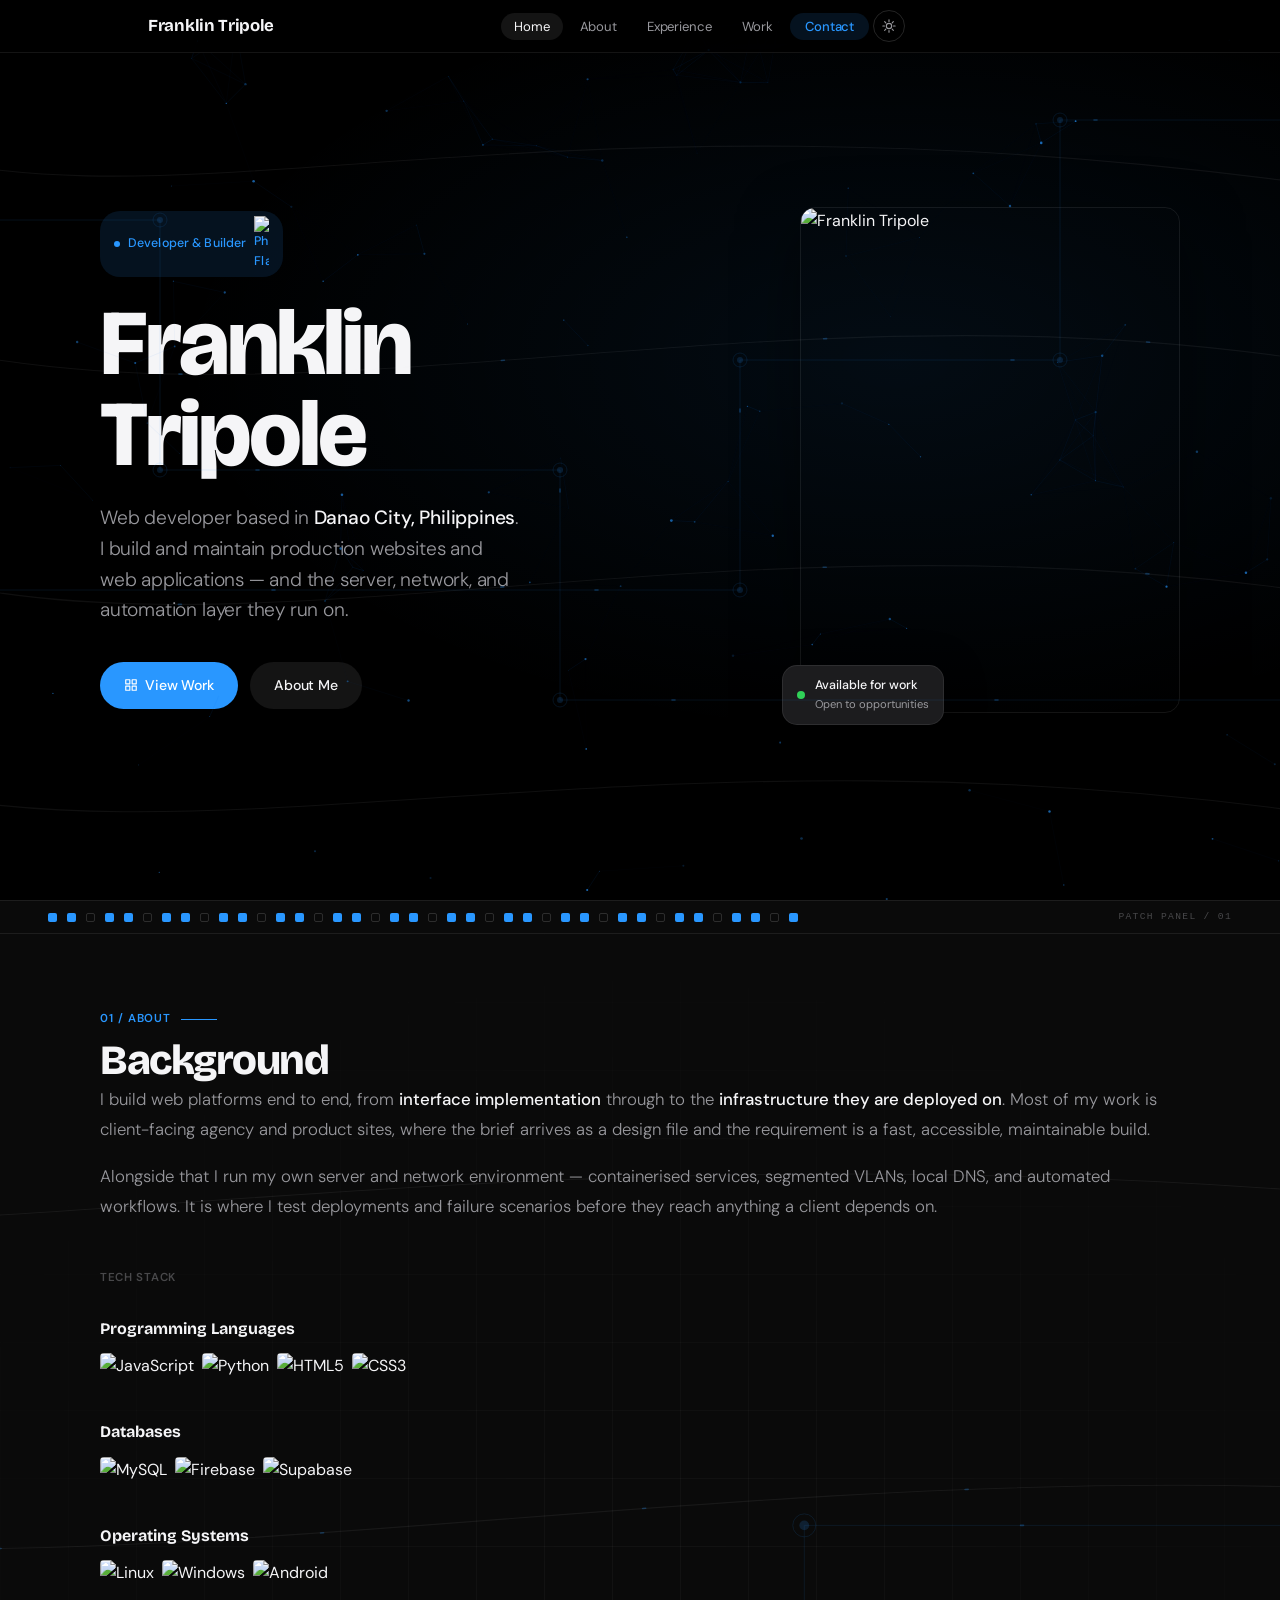
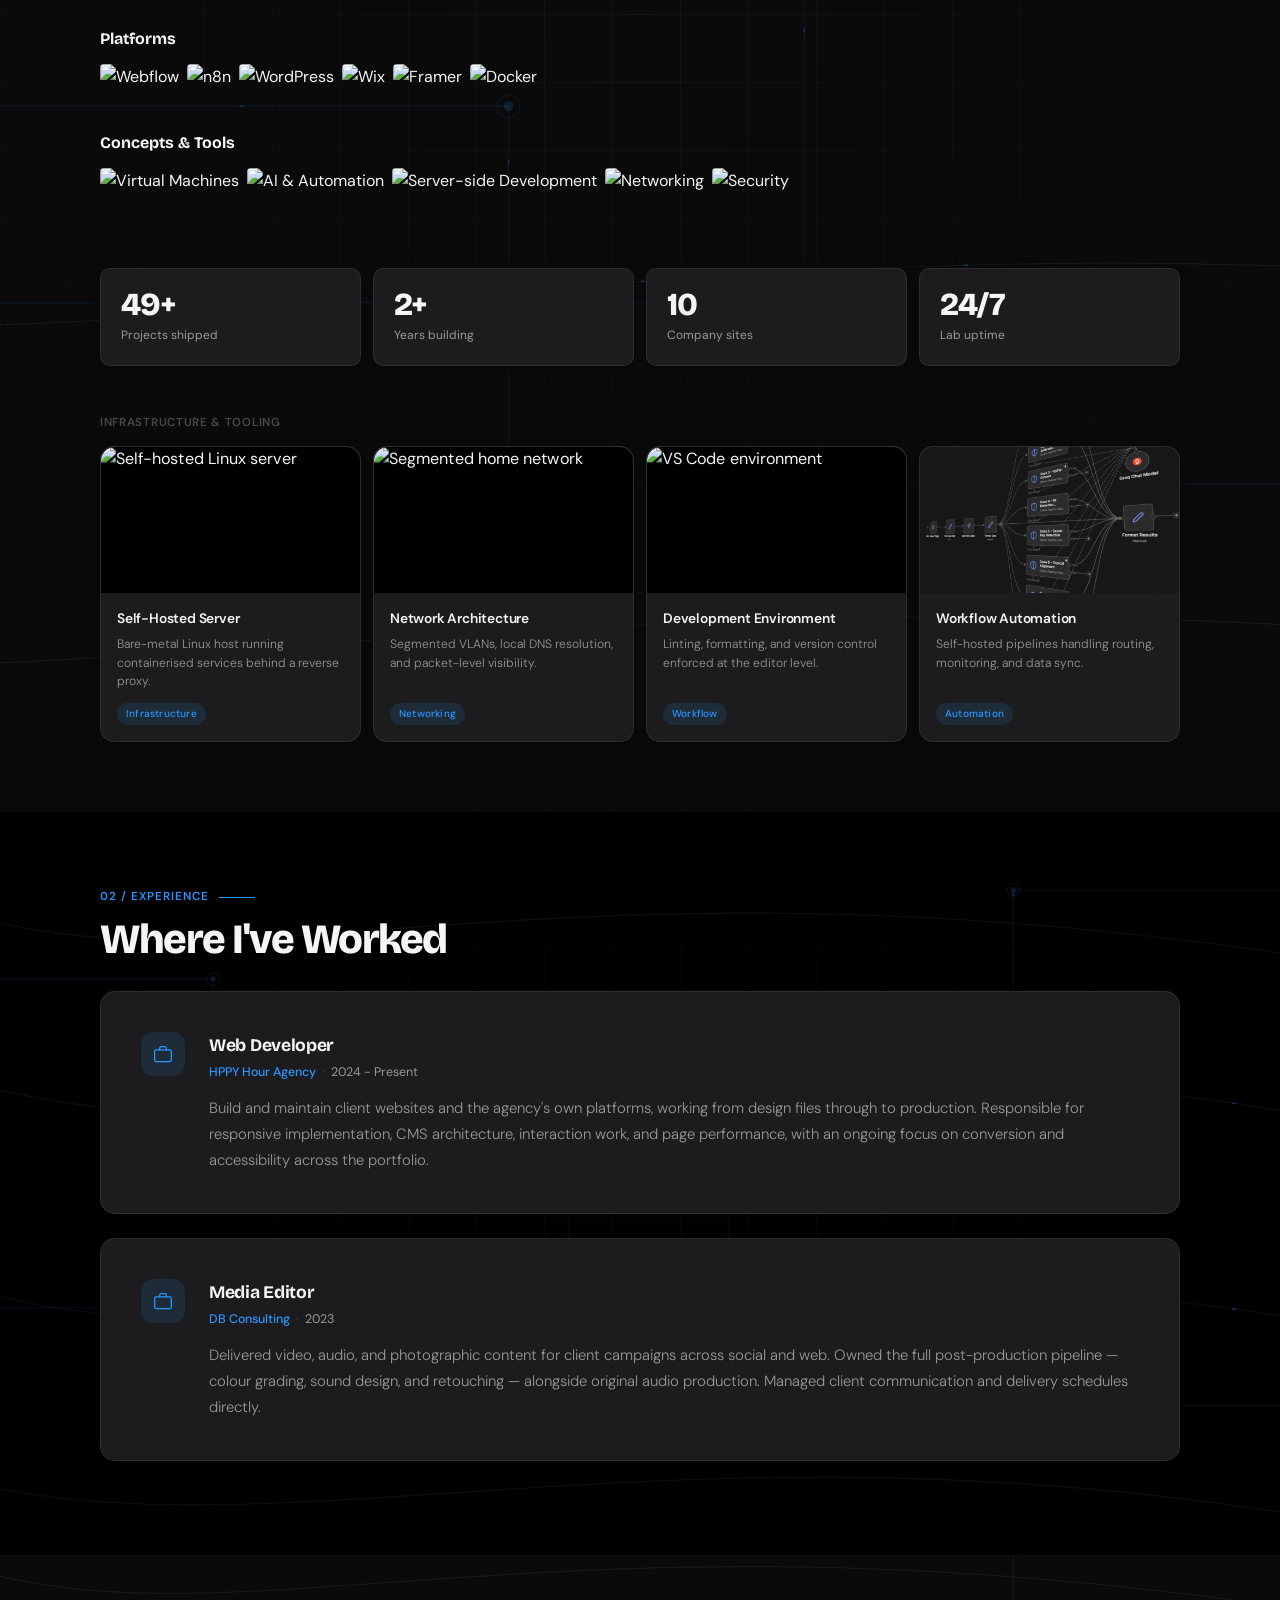
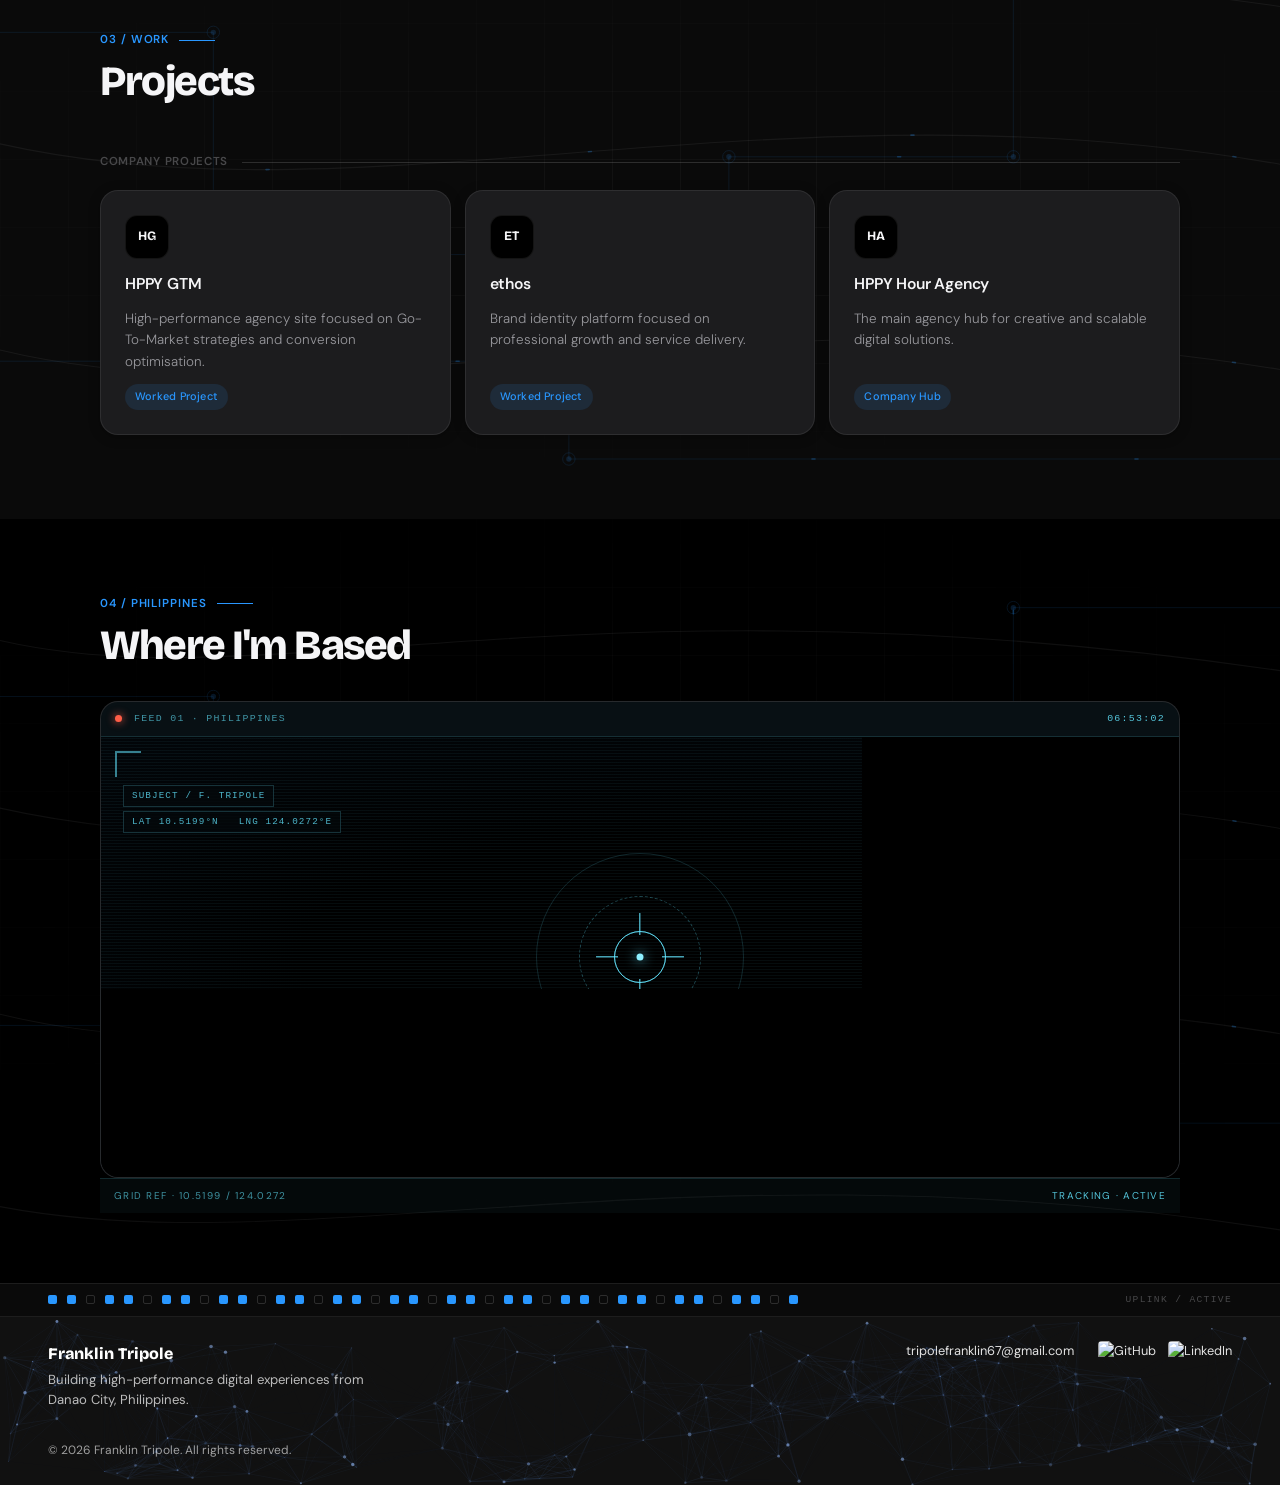
==== commit 95ebb034: "Pin the visitor counter to the nav edge and show it on mobile The counter moves out of the nav list " ====
--- a/index.html
+++ b/index.html
@@ -63,16 +63,16 @@
                 <li><a href="#projects">Work</a></li>
                 <li><a href="contact.html" class="nav-cta">Contact</a></li>
                 <li><button id="theme-toggle" type="button" title="Toggle theme" aria-label="Toggle colour theme"><svg class="ico-sun" width="16" height="16" viewBox="0 0 24 24" aria-hidden="true"><circle cx="12" cy="12" r="4"/><path d="M12 2.8v2.4M12 18.8v2.4M21.2 12h-2.4M5.2 12H2.8M18.5 5.5l-1.7 1.7M7.2 16.8l-1.7 1.7M18.5 18.5l-1.7-1.7M7.2 7.2L5.5 5.5"/></svg><svg class="ico-moon" width="16" height="16" viewBox="0 0 24 24" aria-hidden="true"><path d="M20.6 13.4A8.7 8.7 0 0 1 10.6 3.4a8.7 8.7 0 1 0 10 10Z"/></svg></button></li>
-                <li><span class="visit-counter" hidden title="Visitors"><svg viewBox="0 0 24 24" aria-hidden="true"><path d="M1.8 12S5.4 5.4 12 5.4 22.2 12 22.2 12 18.6 18.6 12 18.6 1.8 12 1.8 12Z"/><circle cx="12" cy="12" r="3.1"/></svg><b class="visit-count">0</b></span></li>
             </ul>
             <div style="display:flex;align-items:center;gap:8px;">
-                <span class="visit-counter mob" hidden title="Visitors"><svg viewBox="0 0 24 24" aria-hidden="true"><path d="M1.8 12S5.4 5.4 12 5.4 22.2 12 22.2 12 18.6 18.6 12 18.6 1.8 12 1.8 12Z"/><circle cx="12" cy="12" r="3.1"/></svg><b class="visit-count">0</b></span>
+                <span class="visit-counter mob" hidden title="Visitors"><svg width="12" height="12" viewBox="0 0 24 24" aria-hidden="true"><path d="M1.8 12S5.4 5.4 12 5.4 22.2 12 22.2 12 18.6 18.6 12 18.6 1.8 12 1.8 12Z"/><circle cx="12" cy="12" r="3.1"/></svg><b class="visit-count">0</b></span>
                 <button id="theme-toggle-mob" type="button" title="Toggle theme" aria-label="Toggle colour theme"><svg class="ico-sun" width="16" height="16" viewBox="0 0 24 24" aria-hidden="true"><circle cx="12" cy="12" r="4"/><path d="M12 2.8v2.4M12 18.8v2.4M21.2 12h-2.4M5.2 12H2.8M18.5 5.5l-1.7 1.7M7.2 16.8l-1.7 1.7M18.5 18.5l-1.7-1.7M7.2 7.2L5.5 5.5"/></svg><svg class="ico-moon" width="16" height="16" viewBox="0 0 24 24" aria-hidden="true"><path d="M20.6 13.4A8.7 8.7 0 0 1 10.6 3.4a8.7 8.7 0 1 0 10 10Z"/></svg></button>
                 <button class="hamburger" id="hamburger" aria-label="Open menu">
                     <span></span><span></span><span></span>
                 </button>
             </div>
         </div>
+        <span class="visit-counter edge" hidden title="Visitors"><svg width="12" height="12" viewBox="0 0 24 24" aria-hidden="true"><path d="M1.8 12S5.4 5.4 12 5.4 22.2 12 22.2 12 18.6 18.6 12 18.6 1.8 12 1.8 12Z"/><circle cx="12" cy="12" r="3.1"/></svg><b class="visit-count">0</b></span>
     </nav>
 
     <div class="mobile-menu" id="mobile-menu">
--- a/style.css
+++ b/style.css
@@ -2276,14 +2276,20 @@
             font-weight: 600;
         }
 
+        /* Desktop: pinned to the far right of the bar, clear of the
+           centred nav group. */
+        .visit-counter.edge {
+            position: absolute;
+            right: clamp(16px, 3vw, 34px);
+            top: 50%;
+            transform: translateY(-50%);
+        }
+
+        /* Mobile: rides inline with the toggle and hamburger, since the
+           nav fills the full width there and the edge is already taken. */
         .visit-counter.mob { display: none }
 
         @media(max-width:800px) {
+            .visit-counter.edge { display: none !important }
             .visit-counter.mob:not([hidden]) { display: inline-flex }
         }
-
-        /* Only drop it on the very narrowest phones, where the logo,
-           toggle and hamburger already fill the bar. */
-        @media(max-width:340px) {
-            .visit-counter.mob { display: none !important }
-        }
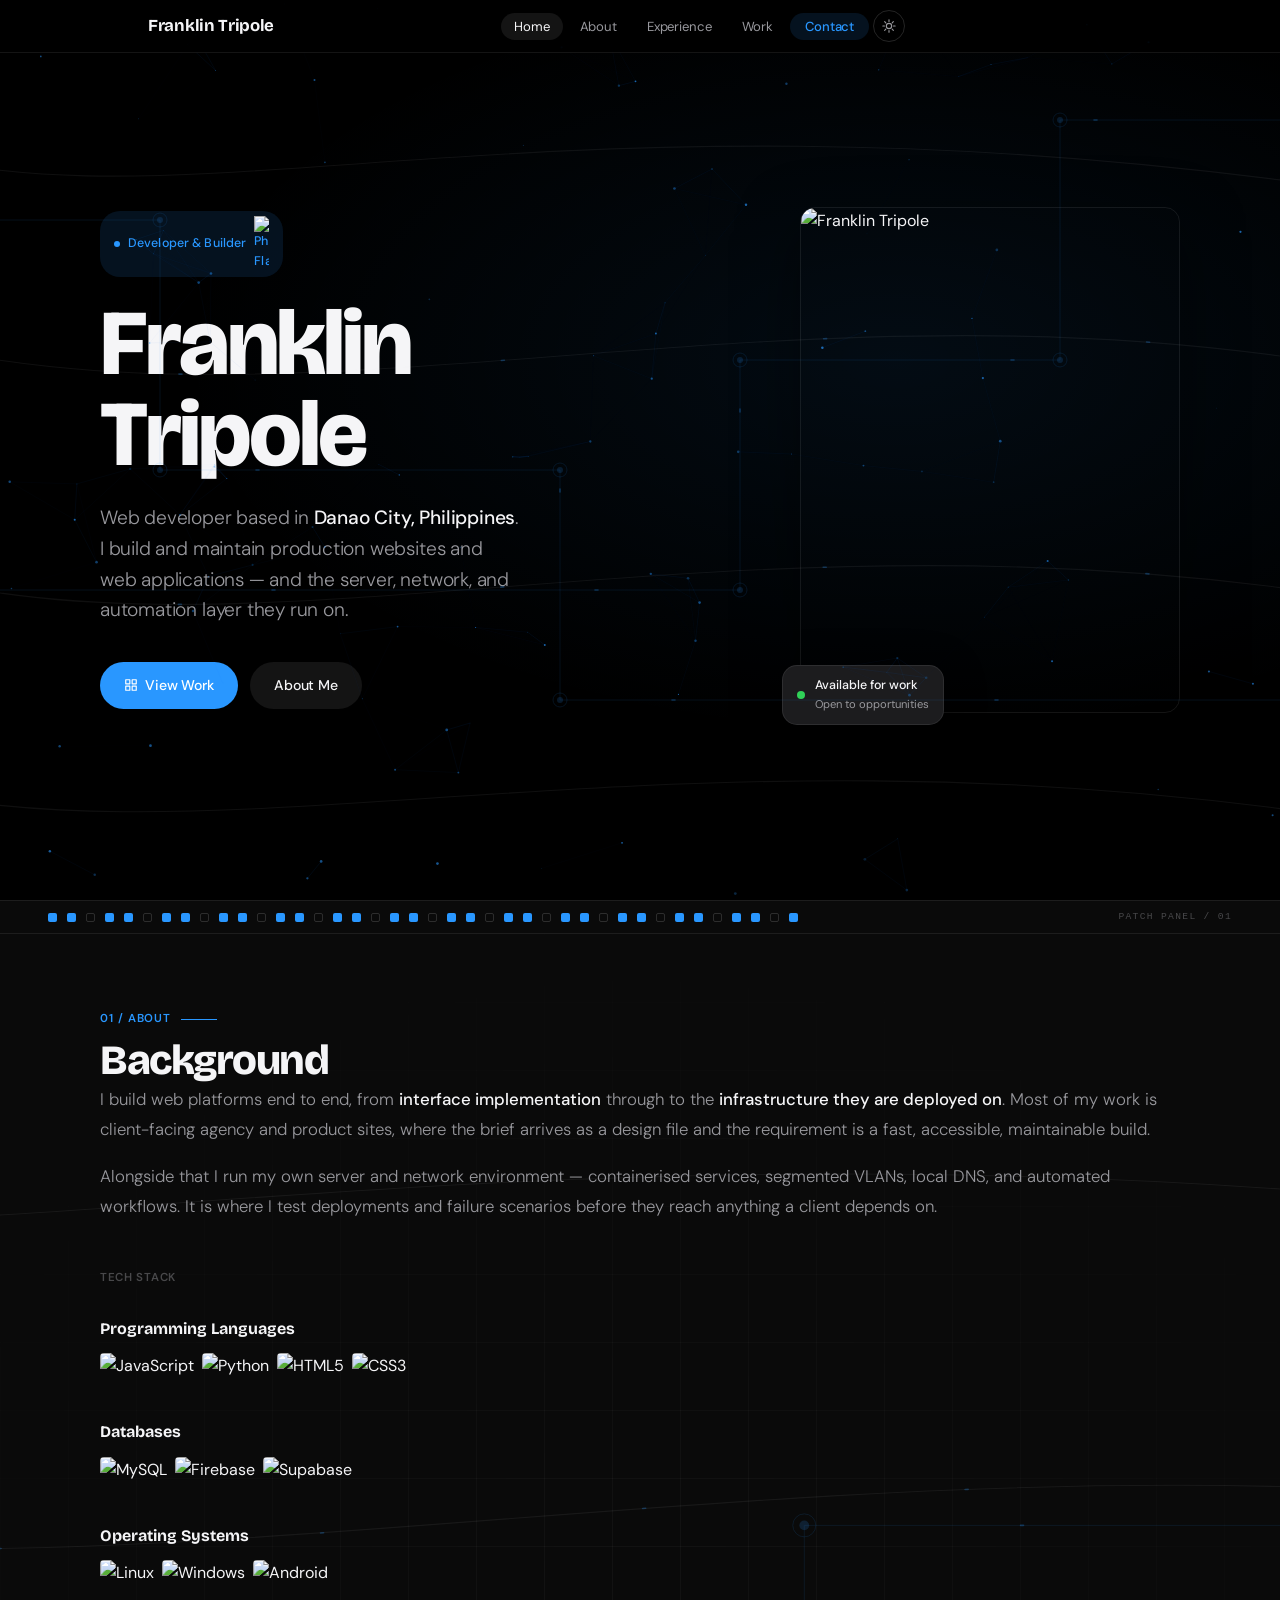
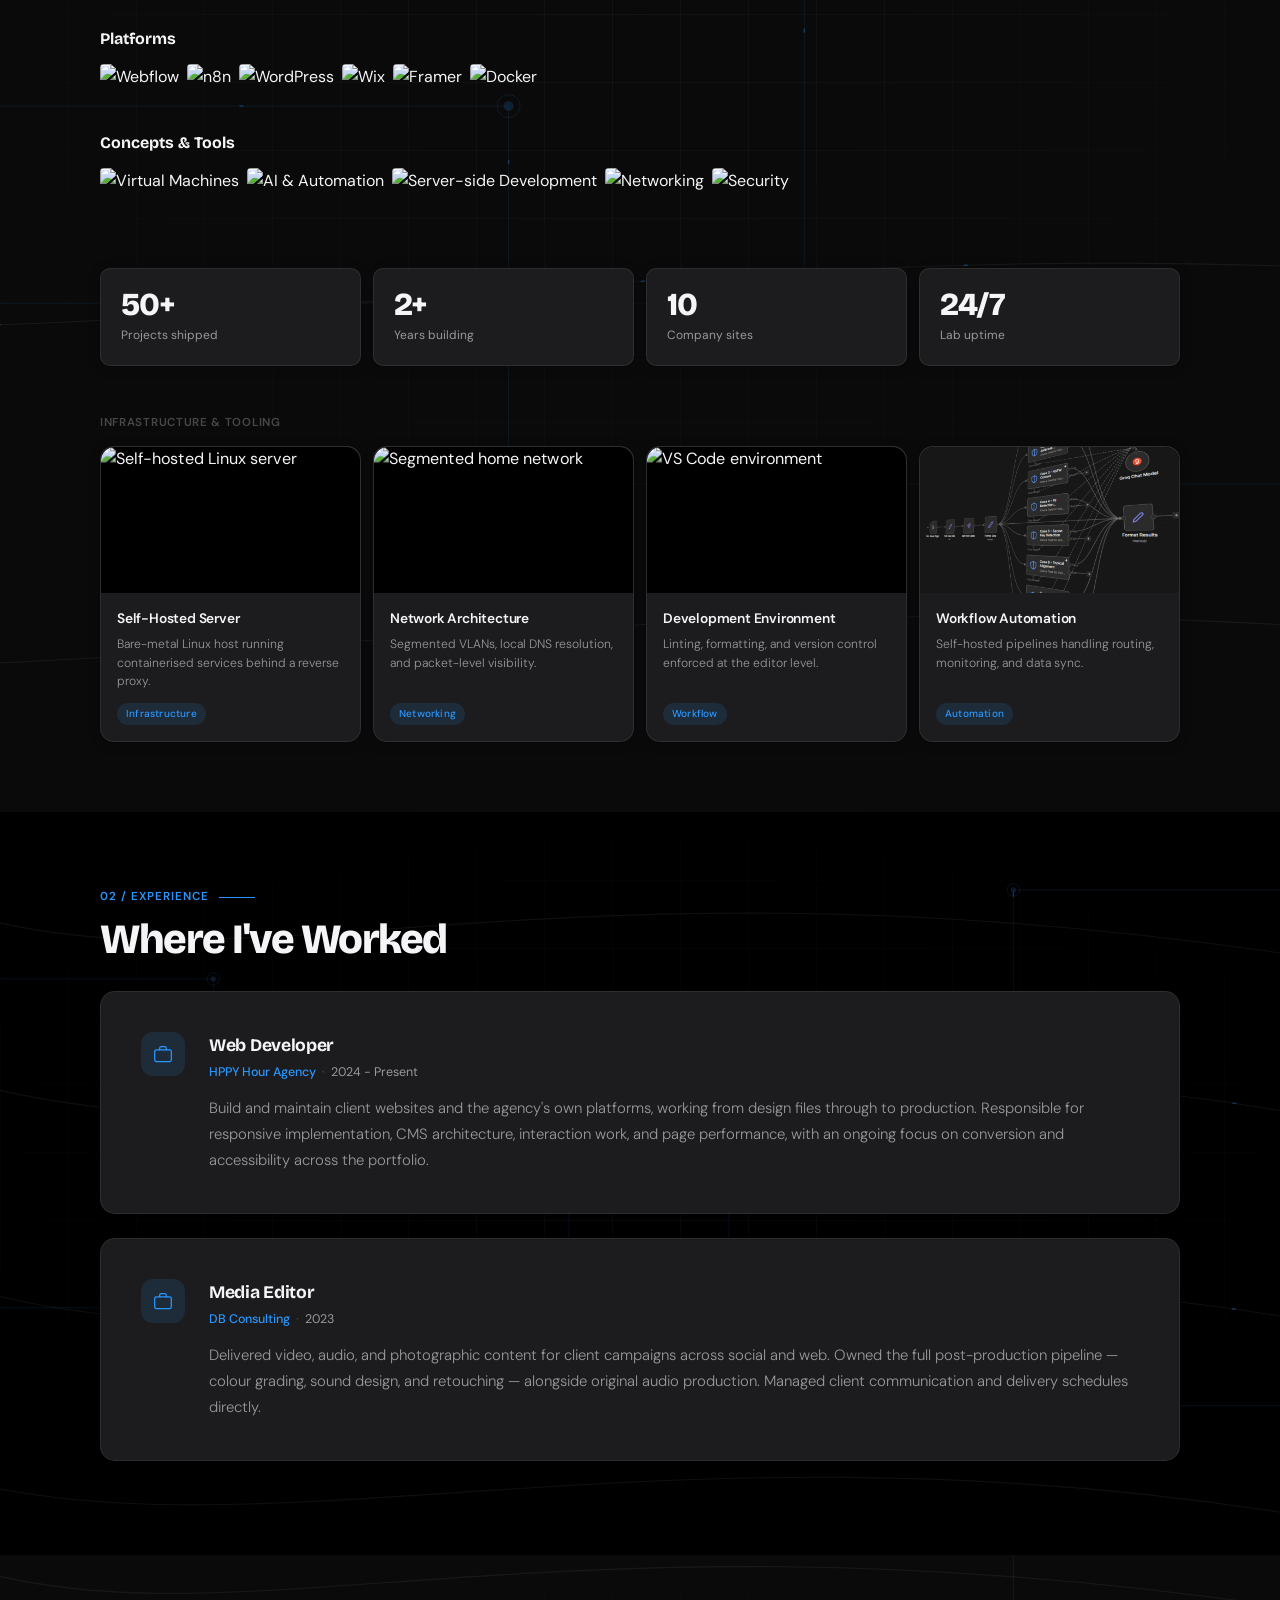
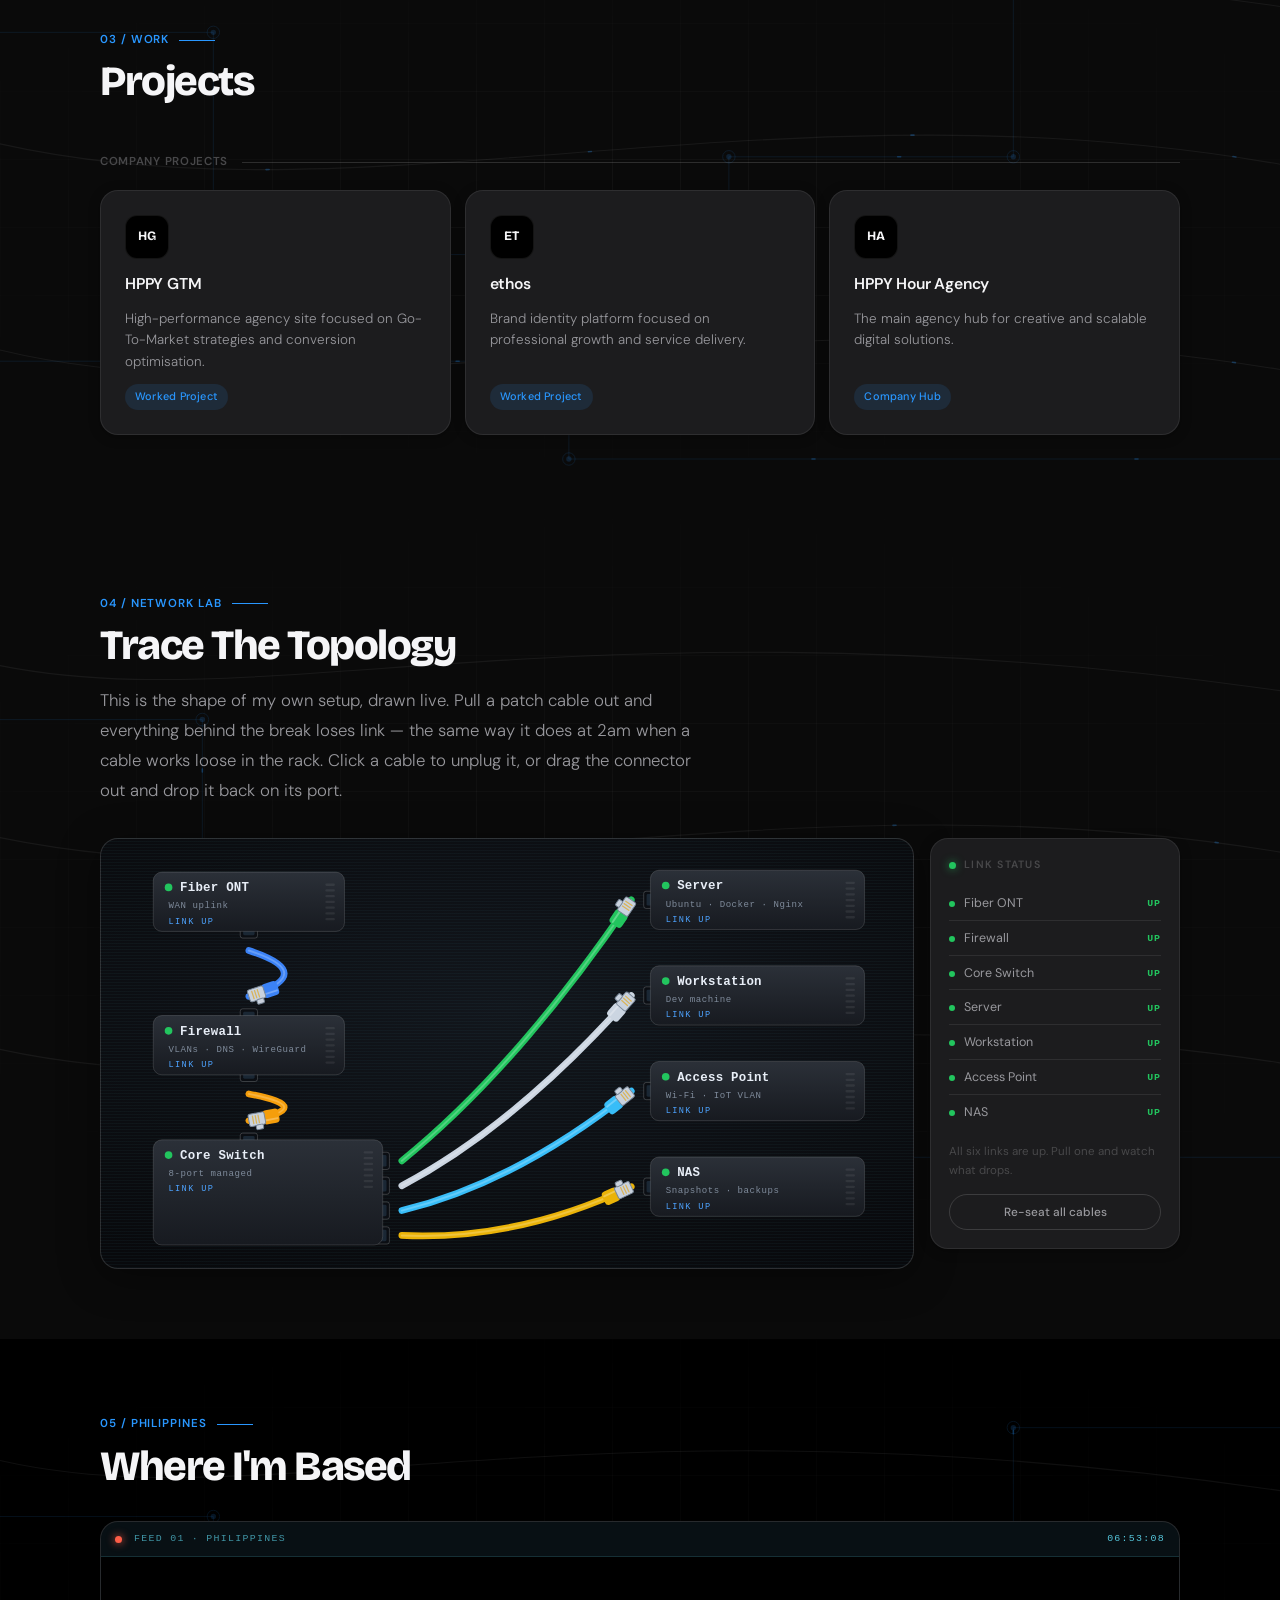
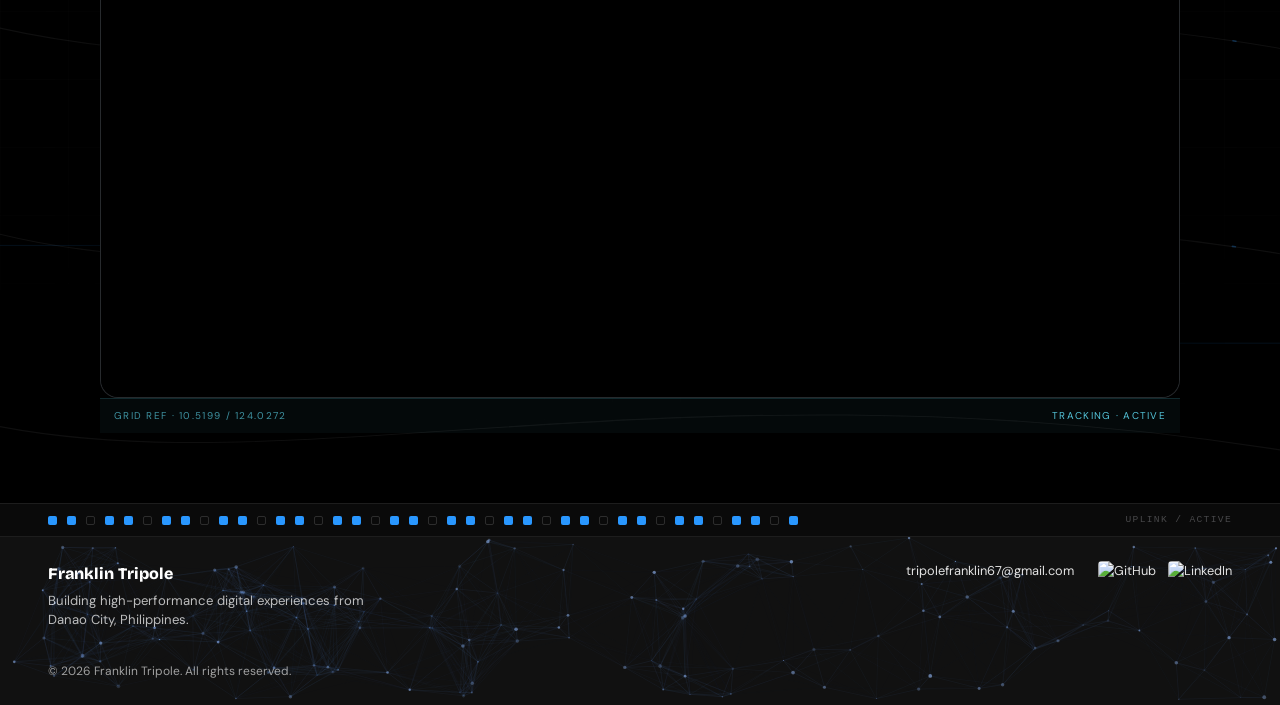
==== commit 8eefbbc6: "Add an interactive network lab section New section between Work and the map: a live topology of the " ====
--- a/index.html
+++ b/index.html
@@ -450,6 +450,47 @@
         </div>
     </section>
 
+    <section id="network" class="reveal">
+        <svg class="cables" viewBox="0 0 1440 900" preserveAspectRatio="xMidYMid slice" aria-hidden="true">
+            <path class="wire" d="M-60 140 C 260 250 620 60 1500 200" />
+            <path class="wire" d="M-60 330 C 380 460 880 250 1500 380" />
+            <path class="wire" d="M-60 560 C 320 690 820 480 1500 610" />
+            <path class="rail" d="M-60 220 H 240 V 470 H 640 V 700 H 1500" />
+            <path class="flow d1" d="M-60 220 H 240 V 470 H 640 V 700 H 1500" />
+            <path class="flow d2" d="M-60 330 C 380 460 880 250 1500 380" />
+            <circle class="node" cx="240" cy="220" r="3" />
+            <circle class="node-ring" cx="240" cy="220" r="7" />
+            <circle class="node" cx="640" cy="470" r="3" />
+            <circle class="node-ring" cx="640" cy="470" r="7" />
+        </svg>
+        <div class="container">
+            <div class="section-eyebrow">04 / Network Lab</div>
+            <h2 class="section-title" data-split-words>Trace The Topology</h2>
+            <p class="lab-lead">
+                This is the shape of my own setup, drawn live. Pull a patch cable out and everything
+                behind the break loses link — the same way it does at 2am when a cable works loose in
+                the rack. Click a cable to unplug it, or drag the connector out and drop it back on
+                its port.
+            </p>
+
+            <div class="lab">
+                <div class="lab-stage">
+                    <svg id="net-svg" viewBox="0 0 820 420" role="img"
+                        aria-label="Interactive network topology: fibre ONT to firewall to core switch, feeding a server, workstation, access point and NAS.">
+                    </svg>
+                </div>
+                <aside class="lab-panel">
+                    <div class="lab-panel-head">
+                        <span class="lab-dot"></span> Link status
+                    </div>
+                    <ul id="lab-status" class="lab-status"></ul>
+                    <p id="lab-note" class="lab-note"></p>
+                    <button type="button" id="lab-reset" class="lab-reset">Re-seat all cables</button>
+                </aside>
+            </div>
+        </div>
+    </section>
+
     <section id="location" class="reveal">
         <svg class="cables" viewBox="0 0 1440 900" preserveAspectRatio="xMidYMid slice" aria-hidden="true">
             <path class="wire" d="M-60 140 C 260 250 620 60 1500 200" />
@@ -480,7 +521,7 @@
             <circle class="node-ring" cx="820" cy="590" r="7" />
         </svg>
         <div class="container">
-            <div class="section-eyebrow">04 / Philippines</div>
+            <div class="section-eyebrow">05 / Philippines</div>
             <h2 class="section-title" data-split-words>Where I'm Based</h2>
             <div class="map-console">
                 <div class="map-console-bar">
@@ -1173,6 +1214,7 @@
         })();
 
     </script>
+    <script src="network-lab.js" defer></script>
 </body>
 
 </html>
--- a/style.css
+++ b/style.css
@@ -2293,3 +2293,224 @@
             .visit-counter.edge { display: none !important }
             .visit-counter.mob:not([hidden]) { display: inline-flex }
         }
+
+        /* ─── NETWORK LAB ─────────────────────── */
+        #network { background: var(--bg-alt) }
+
+        .lab-lead {
+            font-size: clamp(.95rem, 1.8vw, 1.05rem);
+            color: var(--text-secondary);
+            line-height: 1.8;
+            font-weight: 300;
+            max-width: 620px;
+            margin-top: 16px;
+        }
+
+        .lab {
+            display: grid;
+            grid-template-columns: minmax(0, 1fr) 250px;
+            gap: 16px;
+            margin-top: 32px;
+            align-items: start;
+        }
+
+        .lab-stage {
+            background:
+                repeating-linear-gradient(0deg, rgba(99, 230, 255, .035) 0 1px, transparent 1px 3px),
+                radial-gradient(ellipse 80% 70% at 50% 40%, #12161c, #08090c 100%);
+            border: 0.5px solid var(--border-med);
+            border-radius: var(--radius);
+            padding: 14px;
+            overflow-x: auto;
+            box-shadow: var(--shadow-md);
+        }
+
+        #net-svg {
+            display: block;
+            width: 100%;
+            min-width: 560px;
+            height: auto;
+            font-family: ui-monospace, SFMono-Regular, Menlo, monospace;
+            touch-action: none;
+        }
+
+        /* Devices */
+        .nl-device { transition: opacity .35s var(--ease) }
+        .nl-device.is-down { opacity: .45 }
+
+        .nl-name {
+            font-size: 13px;
+            font-weight: 700;
+            fill: #e8eef7;
+            letter-spacing: .02em;
+        }
+
+        .nl-sub {
+            font-size: 9.5px;
+            fill: #7f8b9b;
+            letter-spacing: .06em;
+        }
+
+        .nl-state {
+            font-size: 9px;
+            letter-spacing: .16em;
+            fill: #4da3ff;
+        }
+
+        .nl-device.is-down .nl-state { fill: #ff6b6b }
+
+        .nl-led {
+            fill: #22c55e;
+            transition: fill .3s var(--ease);
+        }
+
+        .nl-device:not(.is-down) .nl-led { animation: nl-blink 2.4s steps(1) infinite }
+        .nl-device.is-down .nl-led { fill: #3a3f47; animation: none }
+
+        @keyframes nl-blink {
+            0%, 62% { opacity: 1 }
+            63%, 74% { opacity: .35 }
+            75%, 100% { opacity: 1 }
+        }
+
+        /* Cables */
+        .nl-cable {
+            cursor: grab;
+            outline: none;
+        }
+
+        .nl-cable:active { cursor: grabbing }
+
+        .nl-hit {
+            stroke: transparent;
+            stroke-width: 22;
+            stroke-linecap: round;
+        }
+
+        .nl-jacket,
+        .nl-sheen,
+        .nl-plug {
+            transition: d .45s var(--ease), transform .45s var(--ease);
+            pointer-events: none;
+        }
+
+        .nl-cable:hover .nl-jacket,
+        .nl-cable:focus-visible .nl-jacket {
+            stroke-width: 8.5;
+            filter: drop-shadow(0 0 6px currentColor);
+        }
+
+        .nl-cable:focus-visible .nl-sheen { stroke-opacity: .6 }
+
+        .nl-cable.is-out .nl-jacket { stroke-dasharray: none; opacity: .9 }
+
+        .nl-jack rect:last-child { transition: fill .3s var(--ease) }
+
+        /* Panel */
+        .lab-panel {
+            background: var(--card);
+            border: 0.5px solid var(--border);
+            border-radius: var(--radius);
+            padding: 18px;
+            box-shadow: var(--shadow-sm);
+            position: sticky;
+            top: 68px;
+        }
+
+        .lab-panel-head {
+            display: flex;
+            align-items: center;
+            gap: 8px;
+            font-size: .66rem;
+            font-weight: 600;
+            letter-spacing: .12em;
+            text-transform: uppercase;
+            color: var(--text-tertiary);
+            margin-bottom: 14px;
+        }
+
+        .lab-dot {
+            width: 7px;
+            height: 7px;
+            border-radius: 50%;
+            background: #22c55e;
+            box-shadow: 0 0 8px rgba(34, 197, 94, .7);
+        }
+
+        .lab-status {
+            list-style: none;
+            display: flex;
+            flex-direction: column;
+            gap: 2px;
+        }
+
+        .lab-status li {
+            display: flex;
+            align-items: center;
+            gap: 9px;
+            padding: 6px 0;
+            border-bottom: 0.5px solid var(--border);
+            font-size: .78rem;
+            color: var(--text-secondary);
+        }
+
+        .lab-status li:last-child { border-bottom: none }
+
+        .lab-status i {
+            width: 6px;
+            height: 6px;
+            border-radius: 50%;
+            flex-shrink: 0;
+            background: #22c55e;
+        }
+
+        .lab-status li.down i { background: #ff6b6b }
+        .lab-status li span { flex: 1 }
+
+        .lab-status b {
+            font-family: ui-monospace, SFMono-Regular, Menlo, monospace;
+            font-size: .62rem;
+            letter-spacing: .1em;
+            color: #22c55e;
+        }
+
+        .lab-status li.down b { color: #ff6b6b }
+        .lab-status li.down span { color: var(--text-tertiary) }
+
+        .lab-note {
+            font-size: .72rem;
+            line-height: 1.6;
+            color: var(--text-tertiary);
+            margin-top: 14px;
+        }
+
+        .lab-reset {
+            width: 100%;
+            margin-top: 14px;
+            padding: 9px 14px;
+            border-radius: 980px;
+            border: 0.5px solid var(--border-med);
+            background: none;
+            color: var(--text-secondary);
+            font-family: inherit;
+            font-size: .74rem;
+            font-weight: 500;
+            cursor: pointer;
+            transition: background .25s var(--ease), color .25s var(--ease), border-color .25s var(--ease);
+        }
+
+        .lab-reset:hover {
+            background: var(--accent-light);
+            border-color: var(--accent);
+            color: var(--accent);
+        }
+
+        @media(max-width:900px) {
+            .lab { grid-template-columns: 1fr }
+            .lab-panel { position: static }
+        }
+
+        @media (prefers-reduced-motion: reduce) {
+            .nl-jacket, .nl-sheen, .nl-plug { transition: none }
+            .nl-device:not(.is-down) .nl-led { animation: none }
+        }
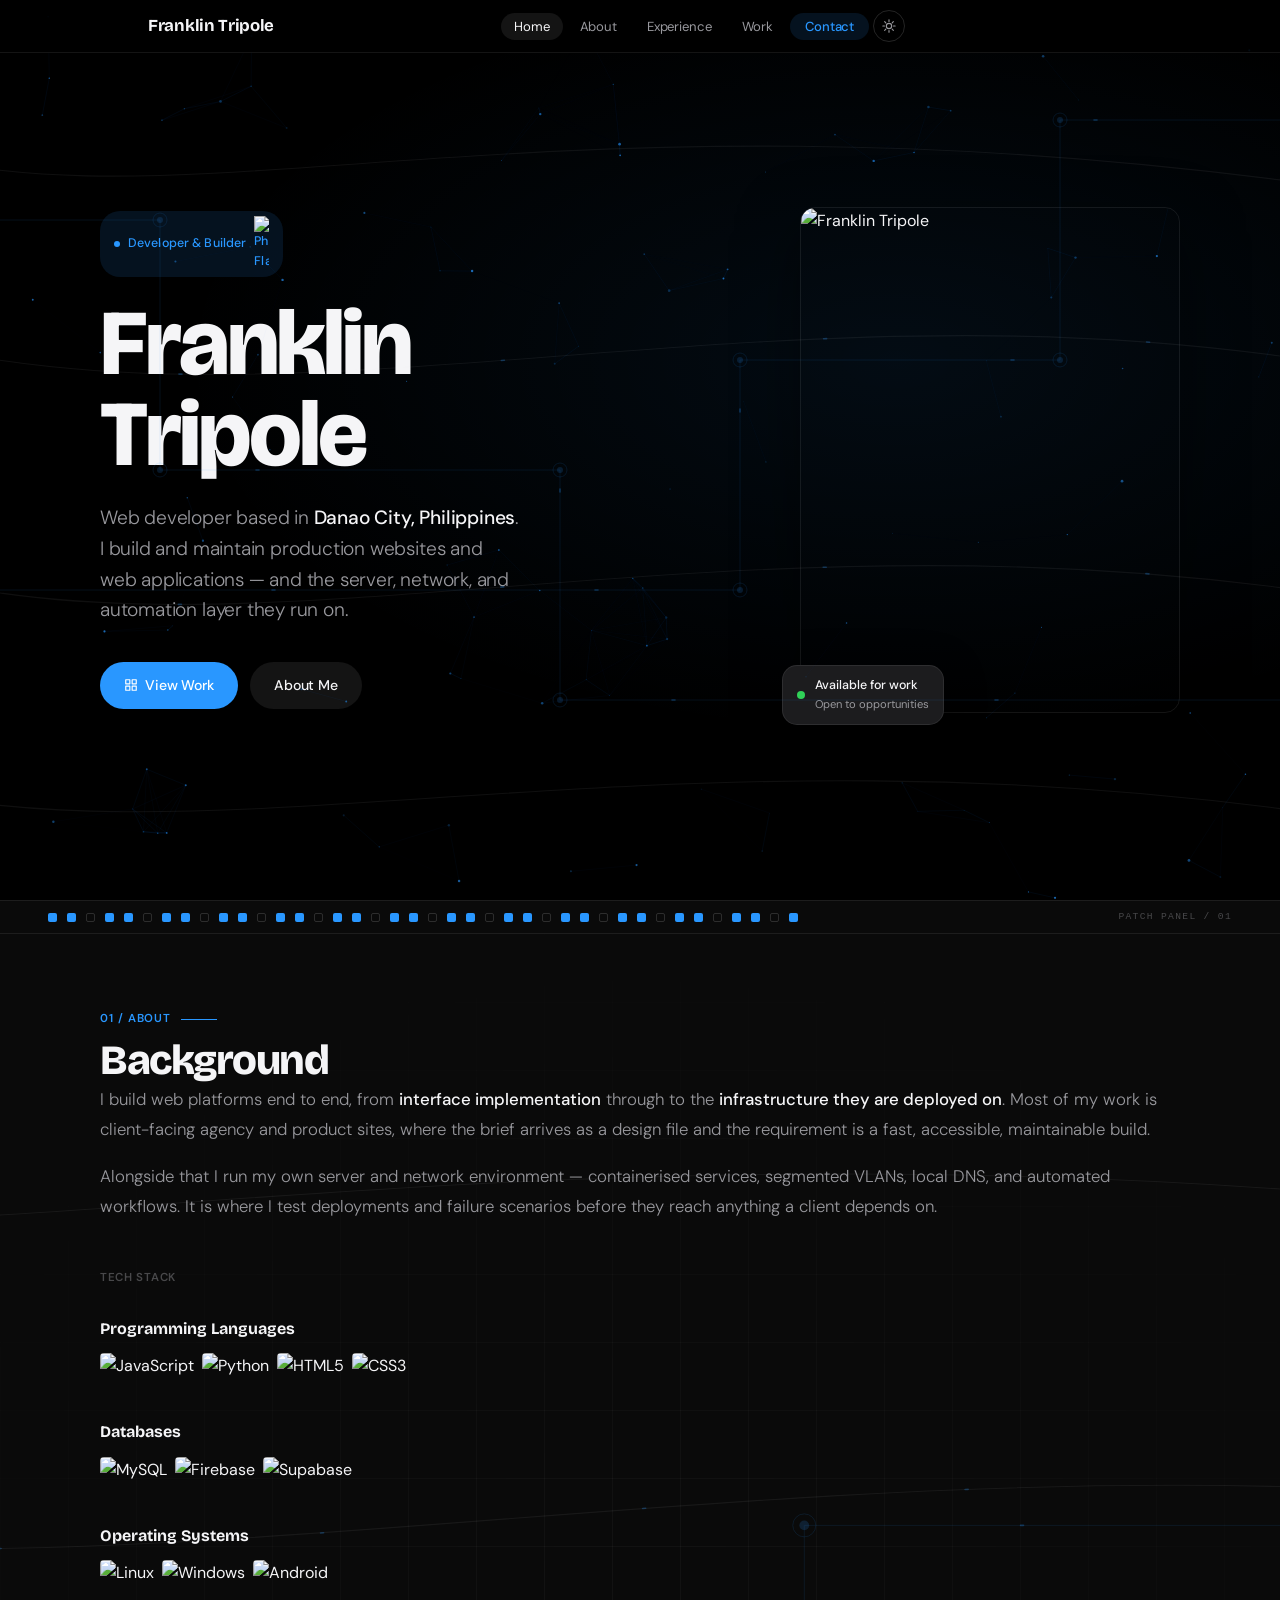
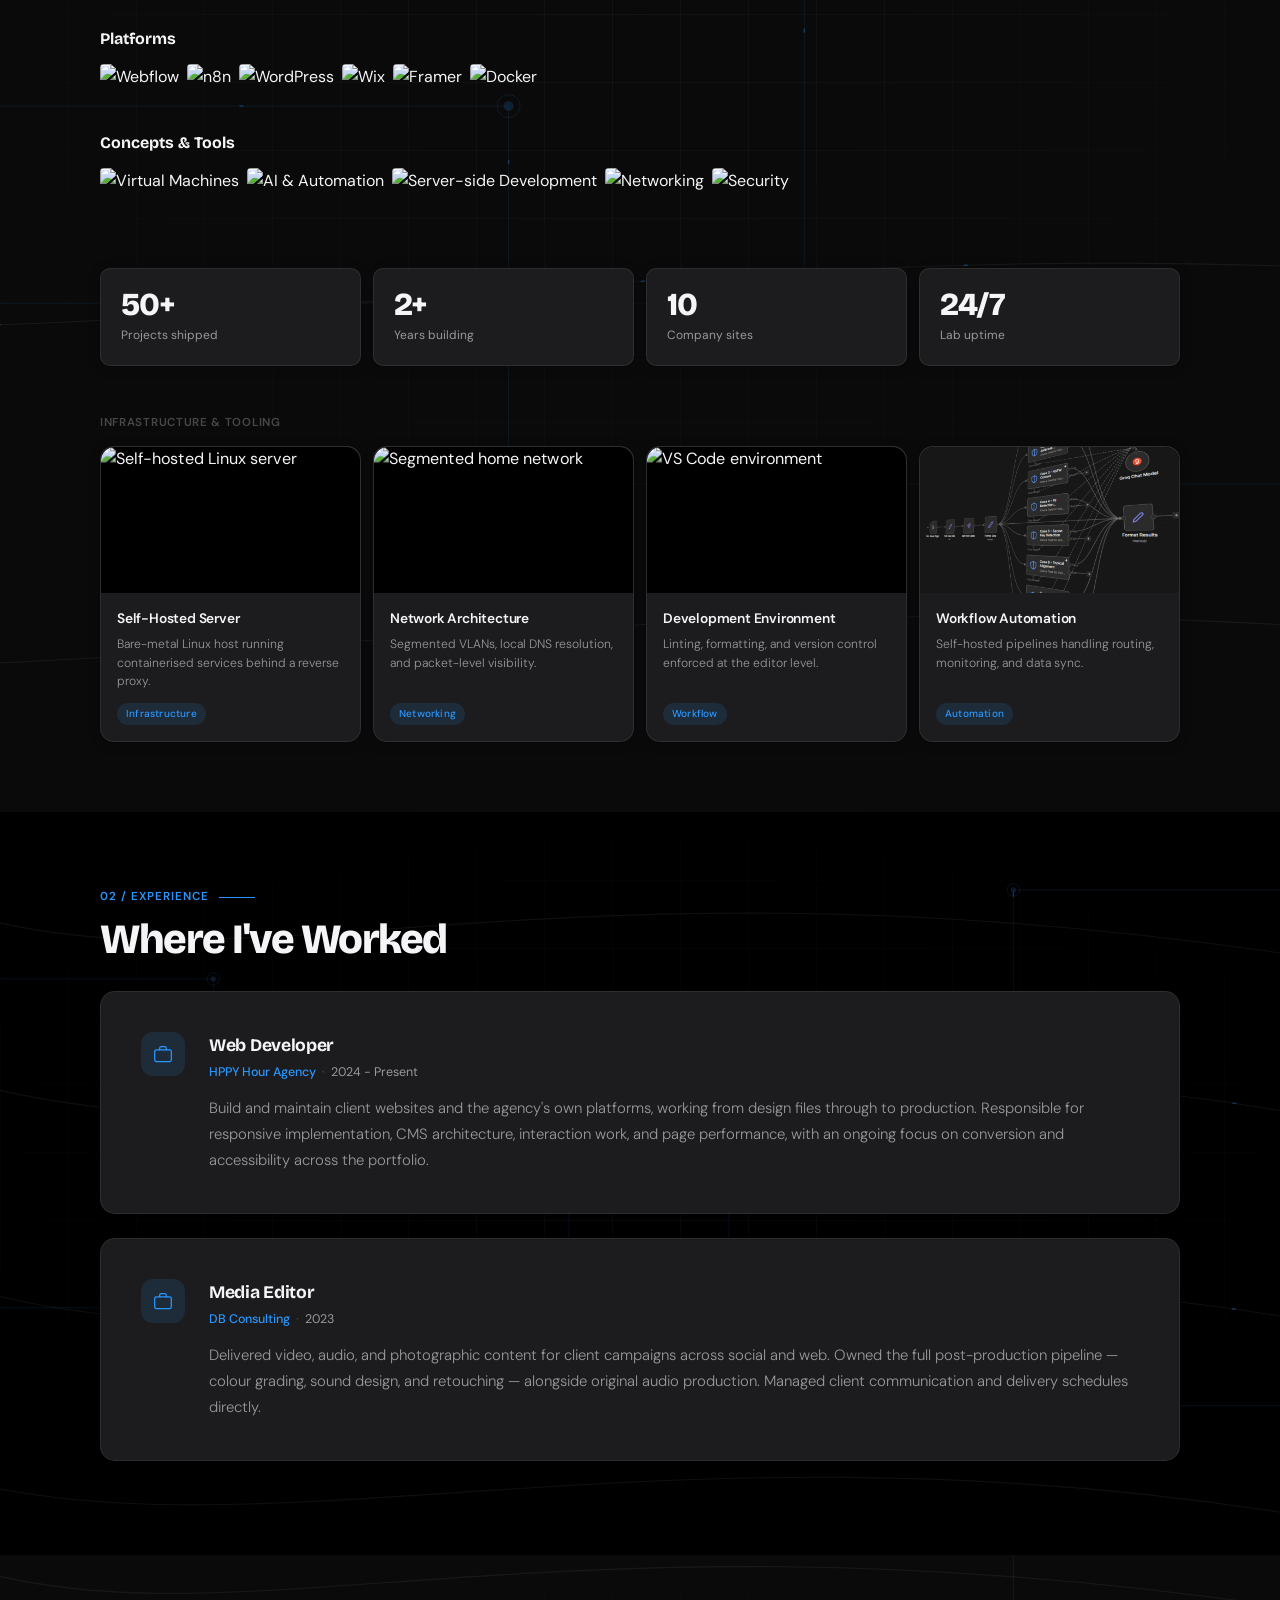
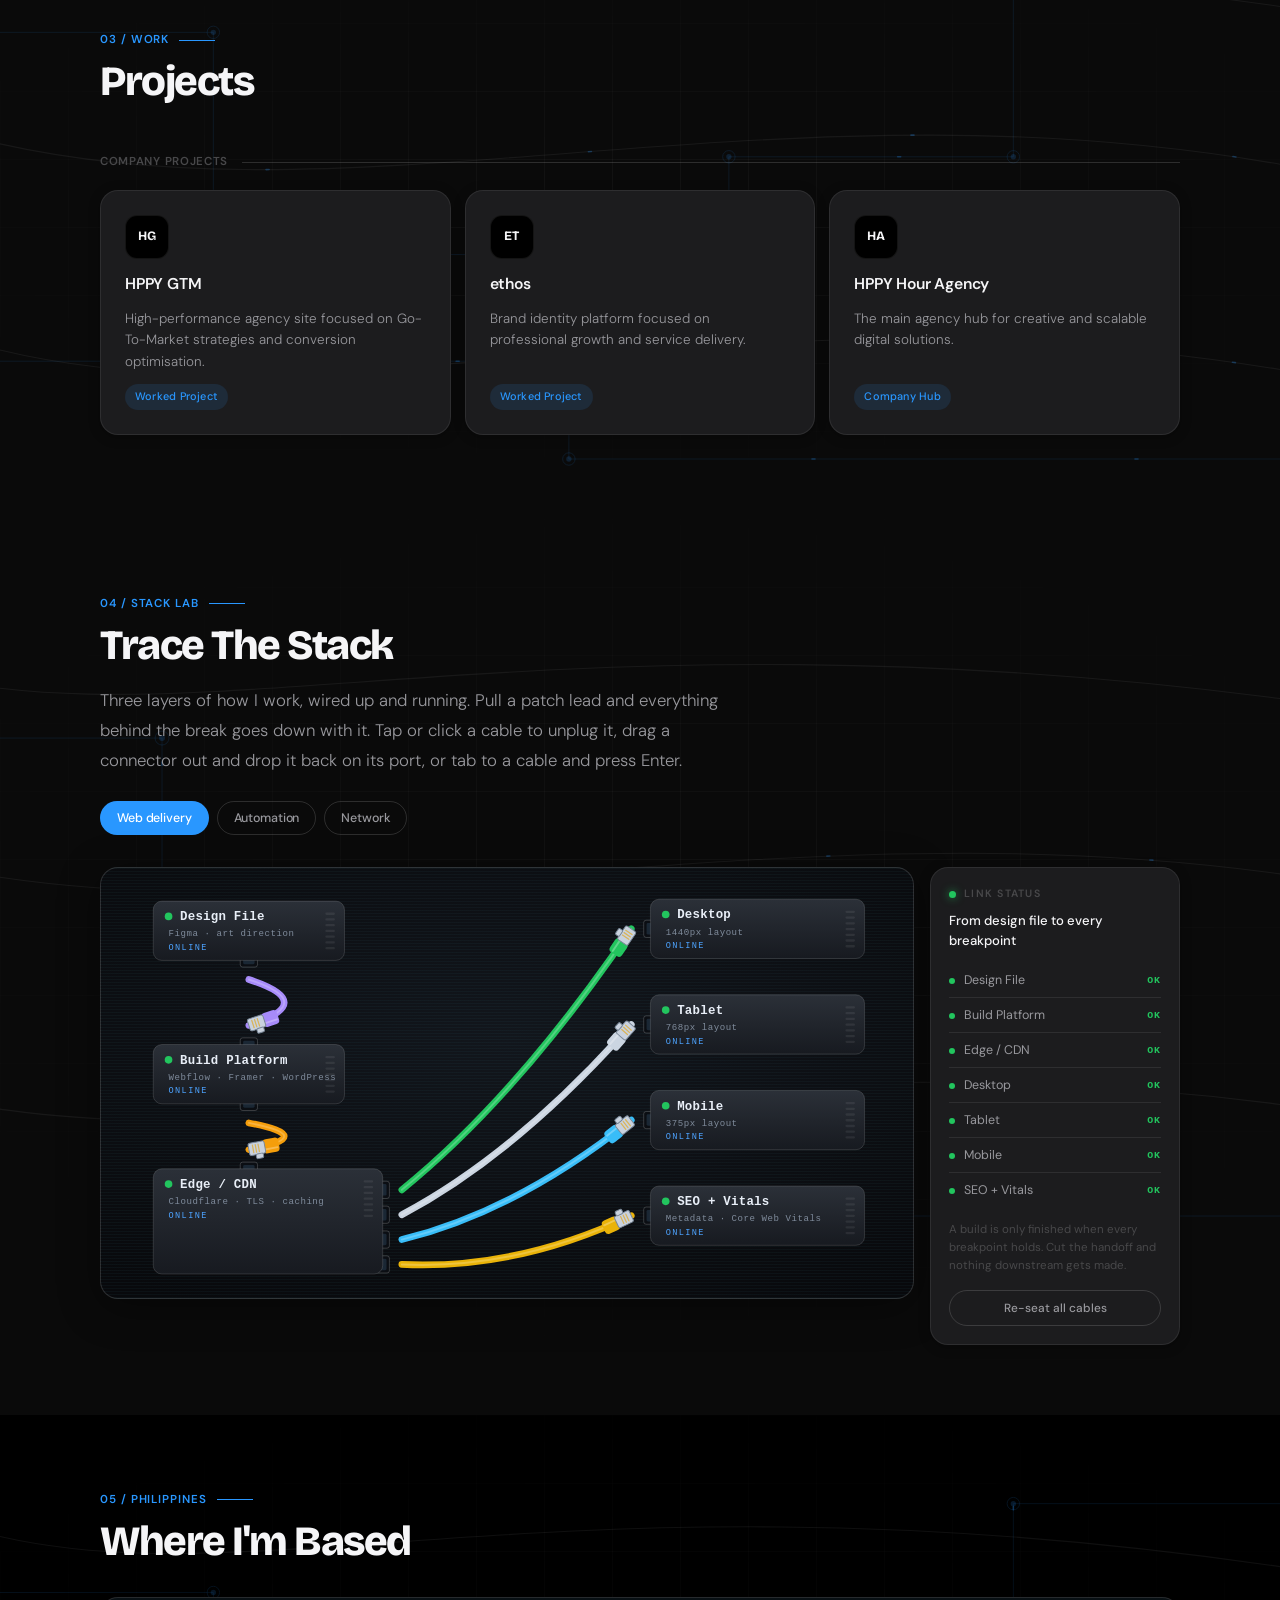
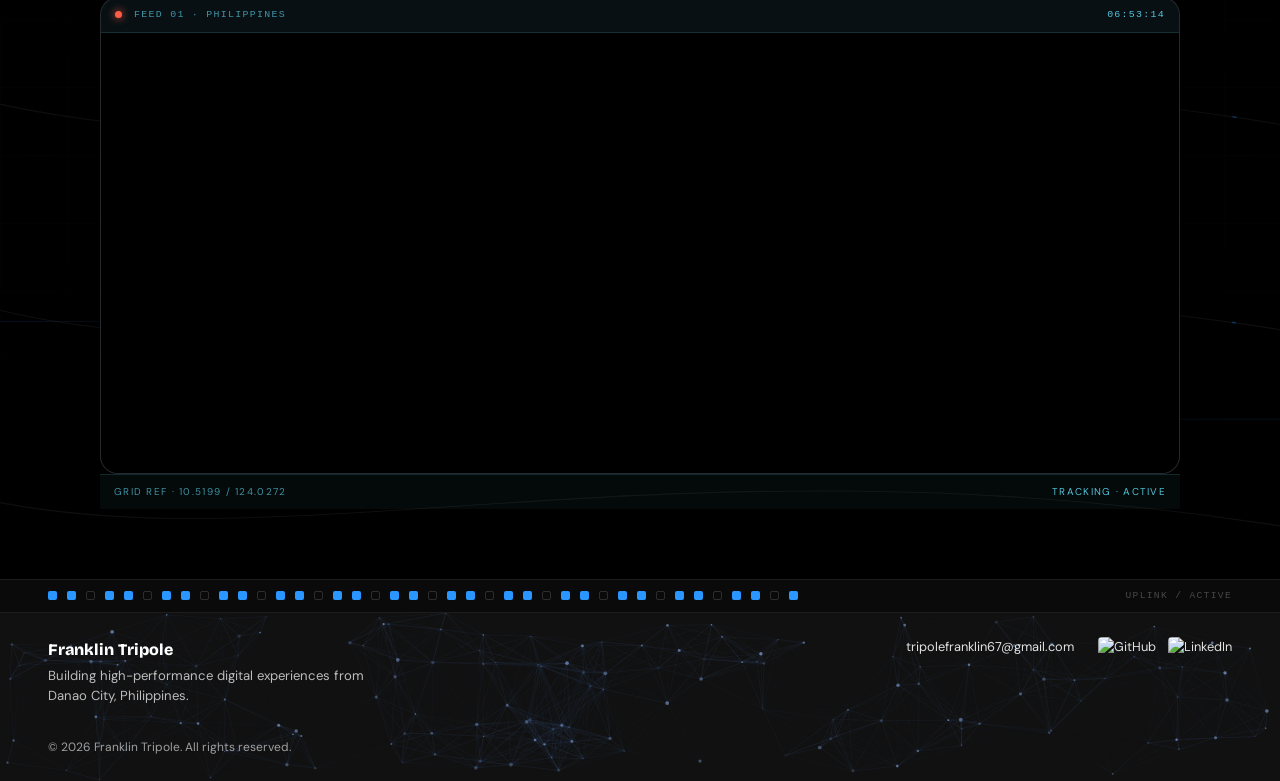
==== commit 42c18d09: "Broaden the lab to three layers and give it a mobile layout The section read as networking only, whi" ====
--- a/index.html
+++ b/index.html
@@ -464,25 +464,27 @@
             <circle class="node-ring" cx="640" cy="470" r="7" />
         </svg>
         <div class="container">
-            <div class="section-eyebrow">04 / Network Lab</div>
-            <h2 class="section-title" data-split-words>Trace The Topology</h2>
+            <div class="section-eyebrow">04 / Stack Lab</div>
+            <h2 class="section-title" data-split-words>Trace The Stack</h2>
             <p class="lab-lead">
-                This is the shape of my own setup, drawn live. Pull a patch cable out and everything
-                behind the break loses link — the same way it does at 2am when a cable works loose in
-                the rack. Click a cable to unplug it, or drag the connector out and drop it back on
-                its port.
+                Three layers of how I work, wired up and running. Pull a patch lead and everything
+                behind the break goes down with it. Tap or click a cable to unplug it, drag a
+                connector out and drop it back on its port, or tab to a cable and press Enter.
             </p>
+
+            <div class="lab-tabs" id="lab-tabs" role="group" aria-label="Choose a layer"></div>
 
             <div class="lab">
                 <div class="lab-stage">
                     <svg id="net-svg" viewBox="0 0 820 420" role="img"
-                        aria-label="Interactive network topology: fibre ONT to firewall to core switch, feeding a server, workstation, access point and NAS.">
+                        aria-label="Interactive diagram of the selected layer. Each cable can be disconnected to see what stops working.">
                     </svg>
                 </div>
                 <aside class="lab-panel">
                     <div class="lab-panel-head">
                         <span class="lab-dot"></span> Link status
                     </div>
+                    <p class="lab-scene-title" id="lab-scene-title"></p>
                     <ul id="lab-status" class="lab-status"></ul>
                     <p id="lab-note" class="lab-note"></p>
                     <button type="button" id="lab-reset" class="lab-reset">Re-seat all cables</button>
--- a/style.css
+++ b/style.css
@@ -2293,224 +2293,283 @@
             .visit-counter.edge { display: none !important }
             .visit-counter.mob:not([hidden]) { display: inline-flex }
         }
+
+        /* ─── NETWORK LAB ─────────────────────── */
+        #network { background: var(--bg-alt) }
+
+        .lab-lead {
+            font-size: clamp(.95rem, 1.8vw, 1.05rem);
+            color: var(--text-secondary);
+            line-height: 1.8;
+            font-weight: 300;
+            max-width: 620px;
+            margin-top: 16px;
+        }
+
+        .lab {
+            display: grid;
+            grid-template-columns: minmax(0, 1fr) 250px;
+            gap: 16px;
+            margin-top: 32px;
+            align-items: start;
+        }
+
+        .lab-stage {
+            background:
+                repeating-linear-gradient(0deg, rgba(99, 230, 255, .035) 0 1px, transparent 1px 3px),
+                radial-gradient(ellipse 80% 70% at 50% 40%, #12161c, #08090c 100%);
+            border: 0.5px solid var(--border-med);
+            border-radius: var(--radius);
+            padding: 14px;
+            overflow-x: auto;
+            box-shadow: var(--shadow-md);
+        }
+
+        #net-svg {
+            display: block;
+            width: 100%;
+            height: auto;
+            font-family: ui-monospace, SFMono-Regular, Menlo, monospace;
+        }
+
+        /* Devices */
+        .nl-device { transition: opacity .35s var(--ease) }
+        .nl-device.is-down { opacity: .45 }
+
+        .nl-name {
+            font-size: 13px;
+            font-weight: 700;
+            fill: #e8eef7;
+            letter-spacing: .02em;
+        }
+
+        .nl-sub {
+            font-size: 9.5px;
+            fill: #7f8b9b;
+            letter-spacing: .06em;
+        }
+
+        .nl-state {
+            font-size: 9px;
+            letter-spacing: .16em;
+            fill: #4da3ff;
+        }
+
+        .nl-device.is-down .nl-state { fill: #ff6b6b }
+
+        .nl-led {
+            fill: #22c55e;
+            transition: fill .3s var(--ease);
+        }
+
+        .nl-device:not(.is-down) .nl-led { animation: nl-blink 2.4s steps(1) infinite }
+        .nl-device.is-down .nl-led { fill: #3a3f47; animation: none }
+
+        @keyframes nl-blink {
+            0%, 62% { opacity: 1 }
+            63%, 74% { opacity: .35 }
+            75%, 100% { opacity: 1 }
+        }
+
+        /* Cables */
+        .nl-cable {
+            cursor: grab;
+            outline: none;
+            touch-action: none;
+        }
+
+        .nl-cable:active { cursor: grabbing }
+
+        .nl-hit {
+            stroke: transparent;
+            stroke-width: 22;
+            stroke-linecap: round;
+        }
+
+        .nl-jacket,
+        .nl-sheen,
+        .nl-plug {
+            transition: d .45s var(--ease), transform .45s var(--ease);
+            pointer-events: none;
+        }
+
+        .nl-cable:hover .nl-jacket,
+        .nl-cable:focus-visible .nl-jacket {
+            stroke-width: 8.5;
+            filter: drop-shadow(0 0 6px currentColor);
+        }
+
+        .nl-cable:focus-visible .nl-sheen { stroke-opacity: .6 }
+
+        .nl-cable.is-out .nl-jacket { stroke-dasharray: none; opacity: .9 }
+
+        .nl-jack rect:last-child { transition: fill .3s var(--ease) }
+
+        /* Panel */
+        .lab-panel {
+            background: var(--card);
+            border: 0.5px solid var(--border);
+            border-radius: var(--radius);
+            padding: 18px;
+            box-shadow: var(--shadow-sm);
+            position: sticky;
+            top: 68px;
+        }
+
+        .lab-panel-head {
+            display: flex;
+            align-items: center;
+            gap: 8px;
+            font-size: .66rem;
+            font-weight: 600;
+            letter-spacing: .12em;
+            text-transform: uppercase;
+            color: var(--text-tertiary);
+            margin-bottom: 14px;
+        }
+
+        .lab-dot {
+            width: 7px;
+            height: 7px;
+            border-radius: 50%;
+            background: #22c55e;
+            box-shadow: 0 0 8px rgba(34, 197, 94, .7);
+        }
+
+        .lab-status {
+            list-style: none;
+            display: flex;
+            flex-direction: column;
+            gap: 2px;
+        }
+
+        .lab-status li {
+            display: flex;
+            align-items: center;
+            gap: 9px;
+            padding: 6px 0;
+            border-bottom: 0.5px solid var(--border);
+            font-size: .78rem;
+            color: var(--text-secondary);
+        }
+
+        .lab-status li:last-child { border-bottom: none }
+
+        .lab-status i {
+            width: 6px;
+            height: 6px;
+            border-radius: 50%;
+            flex-shrink: 0;
+            background: #22c55e;
+        }
+
+        .lab-status li.down i { background: #ff6b6b }
+        .lab-status li span { flex: 1 }
+
+        .lab-status b {
+            font-family: ui-monospace, SFMono-Regular, Menlo, monospace;
+            font-size: .62rem;
+            letter-spacing: .1em;
+            color: #22c55e;
+        }
+
+        .lab-status li.down b { color: #ff6b6b }
+        .lab-status li.down span { color: var(--text-tertiary) }
+
+        .lab-note {
+            font-size: .72rem;
+            line-height: 1.6;
+            color: var(--text-tertiary);
+            margin-top: 14px;
+        }
+
+        .lab-reset {
+            width: 100%;
+            margin-top: 14px;
+            padding: 9px 14px;
+            border-radius: 980px;
+            border: 0.5px solid var(--border-med);
+            background: none;
+            color: var(--text-secondary);
+            font-family: inherit;
+            font-size: .74rem;
+            font-weight: 500;
+            cursor: pointer;
+            transition: background .25s var(--ease), color .25s var(--ease), border-color .25s var(--ease);
+        }
+
+        .lab-reset:hover {
+            background: var(--accent-light);
+            border-color: var(--accent);
+            color: var(--accent);
+        }
+
+        @media(max-width:900px) {
+            .lab { grid-template-columns: 1fr }
+            .lab-panel { position: static }
+        }
+
+        @media (prefers-reduced-motion: reduce) {
+            .nl-jacket, .nl-sheen, .nl-plug { transition: none }
+            .nl-device:not(.is-down) .nl-led { animation: none }
+        }
 
-        /* ─── NETWORK LAB ─────────────────────── */
-        #network { background: var(--bg-alt) }
-
-        .lab-lead {
-            font-size: clamp(.95rem, 1.8vw, 1.05rem);
-            color: var(--text-secondary);
-            line-height: 1.8;
-            font-weight: 300;
-            max-width: 620px;
-            margin-top: 16px;
+        /* ─── STACK LAB: TABS + MOBILE ────────── */
+        .lab-tabs {
+            display: flex;
+            flex-wrap: wrap;
+            gap: 8px;
+            margin-top: 26px;
         }
 
-        .lab {
-            display: grid;
-            grid-template-columns: minmax(0, 1fr) 250px;
-            gap: 16px;
-            margin-top: 32px;
-            align-items: start;
-        }
-
-        .lab-stage {
-            background:
-                repeating-linear-gradient(0deg, rgba(99, 230, 255, .035) 0 1px, transparent 1px 3px),
-                radial-gradient(ellipse 80% 70% at 50% 40%, #12161c, #08090c 100%);
-            border: 0.5px solid var(--border-med);
-            border-radius: var(--radius);
-            padding: 14px;
-            overflow-x: auto;
-            box-shadow: var(--shadow-md);
-        }
-
-        #net-svg {
-            display: block;
-            width: 100%;
-            min-width: 560px;
-            height: auto;
-            font-family: ui-monospace, SFMono-Regular, Menlo, monospace;
-            touch-action: none;
-        }
-
-        /* Devices */
-        .nl-device { transition: opacity .35s var(--ease) }
-        .nl-device.is-down { opacity: .45 }
-
-        .nl-name {
-            font-size: 13px;
-            font-weight: 700;
-            fill: #e8eef7;
-            letter-spacing: .02em;
-        }
-
-        .nl-sub {
-            font-size: 9.5px;
-            fill: #7f8b9b;
-            letter-spacing: .06em;
-        }
-
-        .nl-state {
-            font-size: 9px;
-            letter-spacing: .16em;
-            fill: #4da3ff;
-        }
-
-        .nl-device.is-down .nl-state { fill: #ff6b6b }
-
-        .nl-led {
-            fill: #22c55e;
-            transition: fill .3s var(--ease);
-        }
-
-        .nl-device:not(.is-down) .nl-led { animation: nl-blink 2.4s steps(1) infinite }
-        .nl-device.is-down .nl-led { fill: #3a3f47; animation: none }
-
-        @keyframes nl-blink {
-            0%, 62% { opacity: 1 }
-            63%, 74% { opacity: .35 }
-            75%, 100% { opacity: 1 }
-        }
-
-        /* Cables */
-        .nl-cable {
-            cursor: grab;
-            outline: none;
-        }
-
-        .nl-cable:active { cursor: grabbing }
-
-        .nl-hit {
-            stroke: transparent;
-            stroke-width: 22;
-            stroke-linecap: round;
-        }
-
-        .nl-jacket,
-        .nl-sheen,
-        .nl-plug {
-            transition: d .45s var(--ease), transform .45s var(--ease);
-            pointer-events: none;
-        }
-
-        .nl-cable:hover .nl-jacket,
-        .nl-cable:focus-visible .nl-jacket {
-            stroke-width: 8.5;
-            filter: drop-shadow(0 0 6px currentColor);
-        }
-
-        .nl-cable:focus-visible .nl-sheen { stroke-opacity: .6 }
-
-        .nl-cable.is-out .nl-jacket { stroke-dasharray: none; opacity: .9 }
-
-        .nl-jack rect:last-child { transition: fill .3s var(--ease) }
-
-        /* Panel */
-        .lab-panel {
-            background: var(--card);
-            border: 0.5px solid var(--border);
-            border-radius: var(--radius);
-            padding: 18px;
-            box-shadow: var(--shadow-sm);
-            position: sticky;
-            top: 68px;
-        }
-
-        .lab-panel-head {
-            display: flex;
-            align-items: center;
-            gap: 8px;
-            font-size: .66rem;
-            font-weight: 600;
-            letter-spacing: .12em;
-            text-transform: uppercase;
-            color: var(--text-tertiary);
-            margin-bottom: 14px;
-        }
-
-        .lab-dot {
-            width: 7px;
-            height: 7px;
-            border-radius: 50%;
-            background: #22c55e;
-            box-shadow: 0 0 8px rgba(34, 197, 94, .7);
-        }
-
-        .lab-status {
-            list-style: none;
-            display: flex;
-            flex-direction: column;
-            gap: 2px;
-        }
-
-        .lab-status li {
-            display: flex;
-            align-items: center;
-            gap: 9px;
-            padding: 6px 0;
-            border-bottom: 0.5px solid var(--border);
-            font-size: .78rem;
-            color: var(--text-secondary);
-        }
-
-        .lab-status li:last-child { border-bottom: none }
-
-        .lab-status i {
-            width: 6px;
-            height: 6px;
-            border-radius: 50%;
-            flex-shrink: 0;
-            background: #22c55e;
-        }
-
-        .lab-status li.down i { background: #ff6b6b }
-        .lab-status li span { flex: 1 }
-
-        .lab-status b {
-            font-family: ui-monospace, SFMono-Regular, Menlo, monospace;
-            font-size: .62rem;
-            letter-spacing: .1em;
-            color: #22c55e;
-        }
-
-        .lab-status li.down b { color: #ff6b6b }
-        .lab-status li.down span { color: var(--text-tertiary) }
-
-        .lab-note {
-            font-size: .72rem;
-            line-height: 1.6;
-            color: var(--text-tertiary);
-            margin-top: 14px;
-        }
-
-        .lab-reset {
-            width: 100%;
-            margin-top: 14px;
-            padding: 9px 14px;
+        .lab-tab {
+            padding: 8px 16px;
             border-radius: 980px;
             border: 0.5px solid var(--border-med);
             background: none;
             color: var(--text-secondary);
             font-family: inherit;
-            font-size: .74rem;
+            font-size: .78rem;
             font-weight: 500;
+            letter-spacing: -.01em;
             cursor: pointer;
             transition: background .25s var(--ease), color .25s var(--ease), border-color .25s var(--ease);
         }
 
-        .lab-reset:hover {
-            background: var(--accent-light);
-            border-color: var(--accent);
-            color: var(--accent);
+        .lab-tab:hover {
+            color: var(--text);
+            border-color: var(--border-med);
+            background: var(--border);
         }
 
-        @media(max-width:900px) {
-            .lab { grid-template-columns: 1fr }
-            .lab-panel { position: static }
+        .lab-tab[aria-pressed="true"] {
+            background: var(--accent);
+            border-color: transparent;
+            color: #fff;
         }
 
-        @media (prefers-reduced-motion: reduce) {
-            .nl-jacket, .nl-sheen, .nl-plug { transition: none }
-            .nl-device:not(.is-down) .nl-led { animation: none }
+        .lab-tab:focus-visible {
+            outline: 2px solid var(--accent);
+            outline-offset: 2px;
         }
+
+        .lab-scene-title {
+            font-size: .82rem;
+            line-height: 1.5;
+            color: var(--text);
+            font-weight: 500;
+            margin: -6px 0 14px;
+        }
+
+        /* Bigger grab targets where there is no mouse */
+        @media (pointer: coarse) {
+            .nl-hit { stroke-width: 40 }
+        }
+
+        @media(max-width:700px) {
+            .lab-stage { padding: 10px }
+            .lab-tab { font-size: .74rem; padding: 7px 13px }
+            .nl-name { font-size: 12.5px }
+            .nl-sub { font-size: 9px }
+            .nl-state { font-size: 8.5px }
+        }
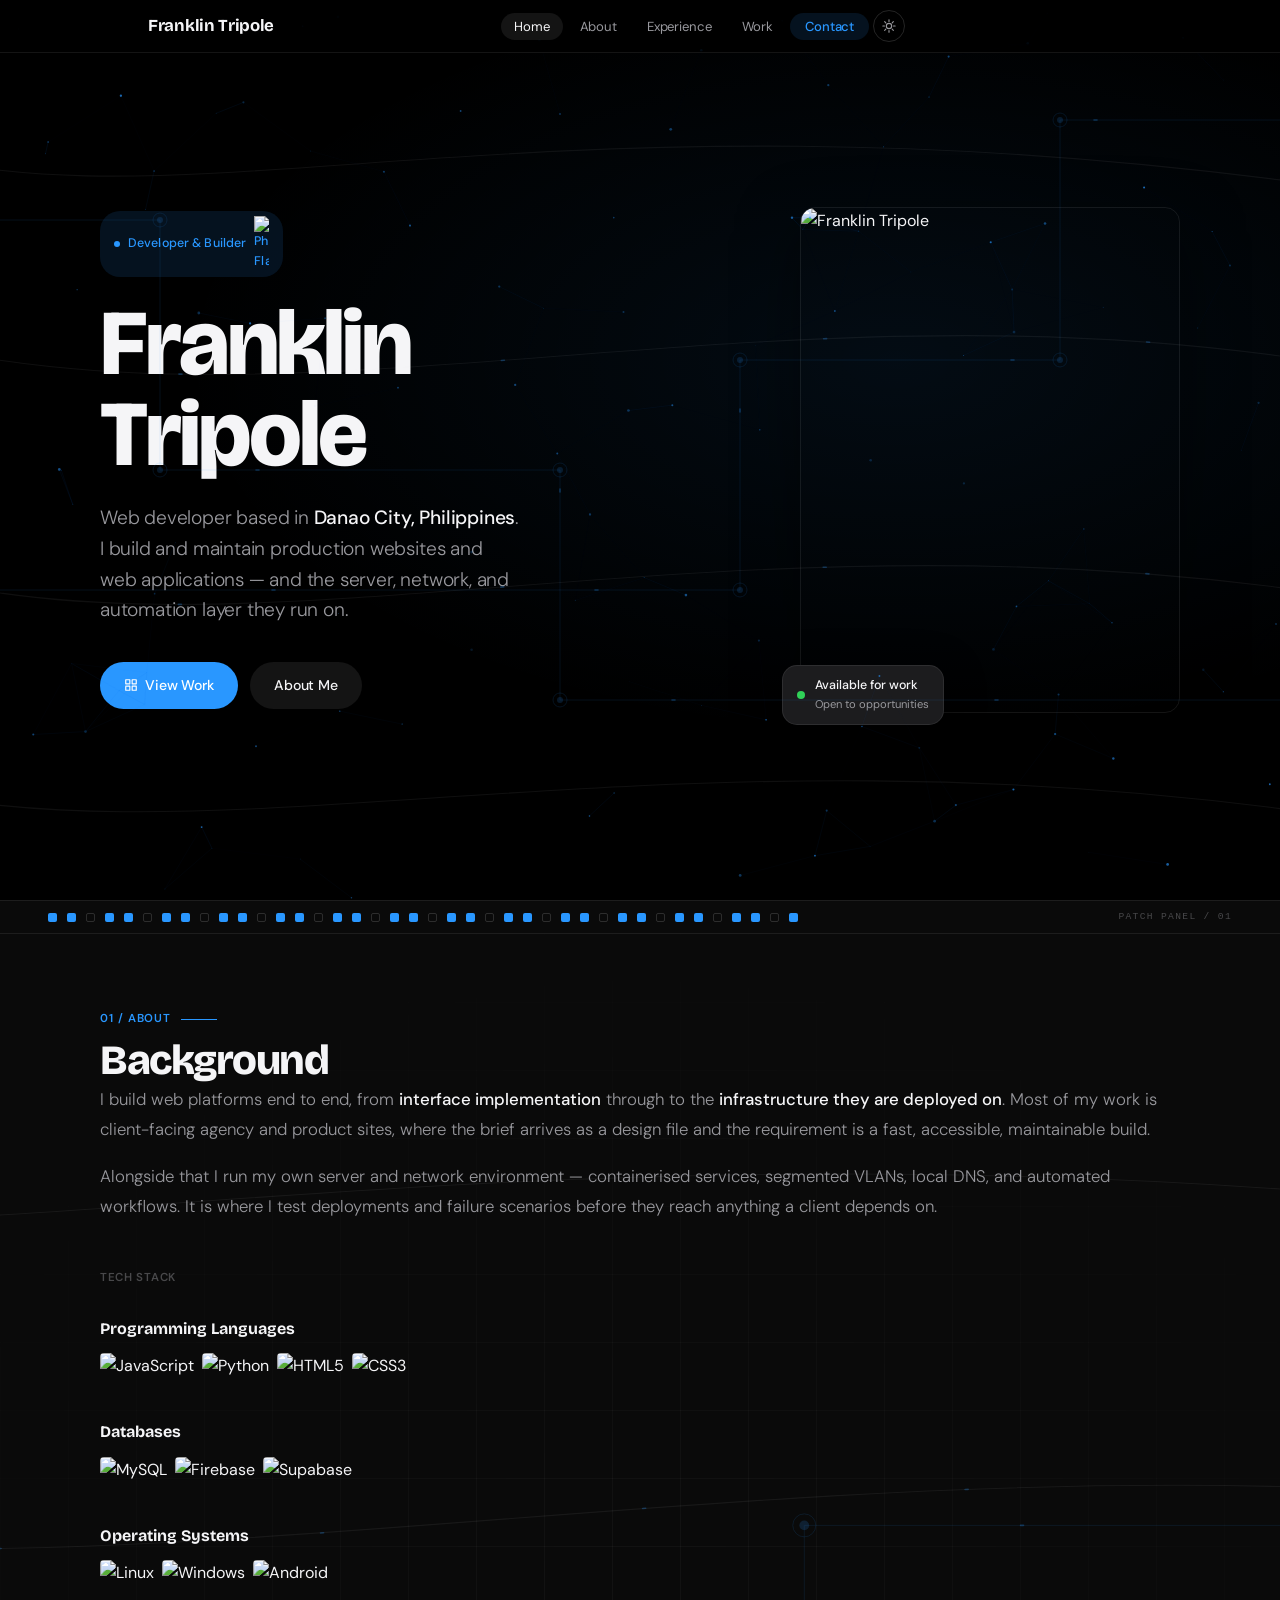
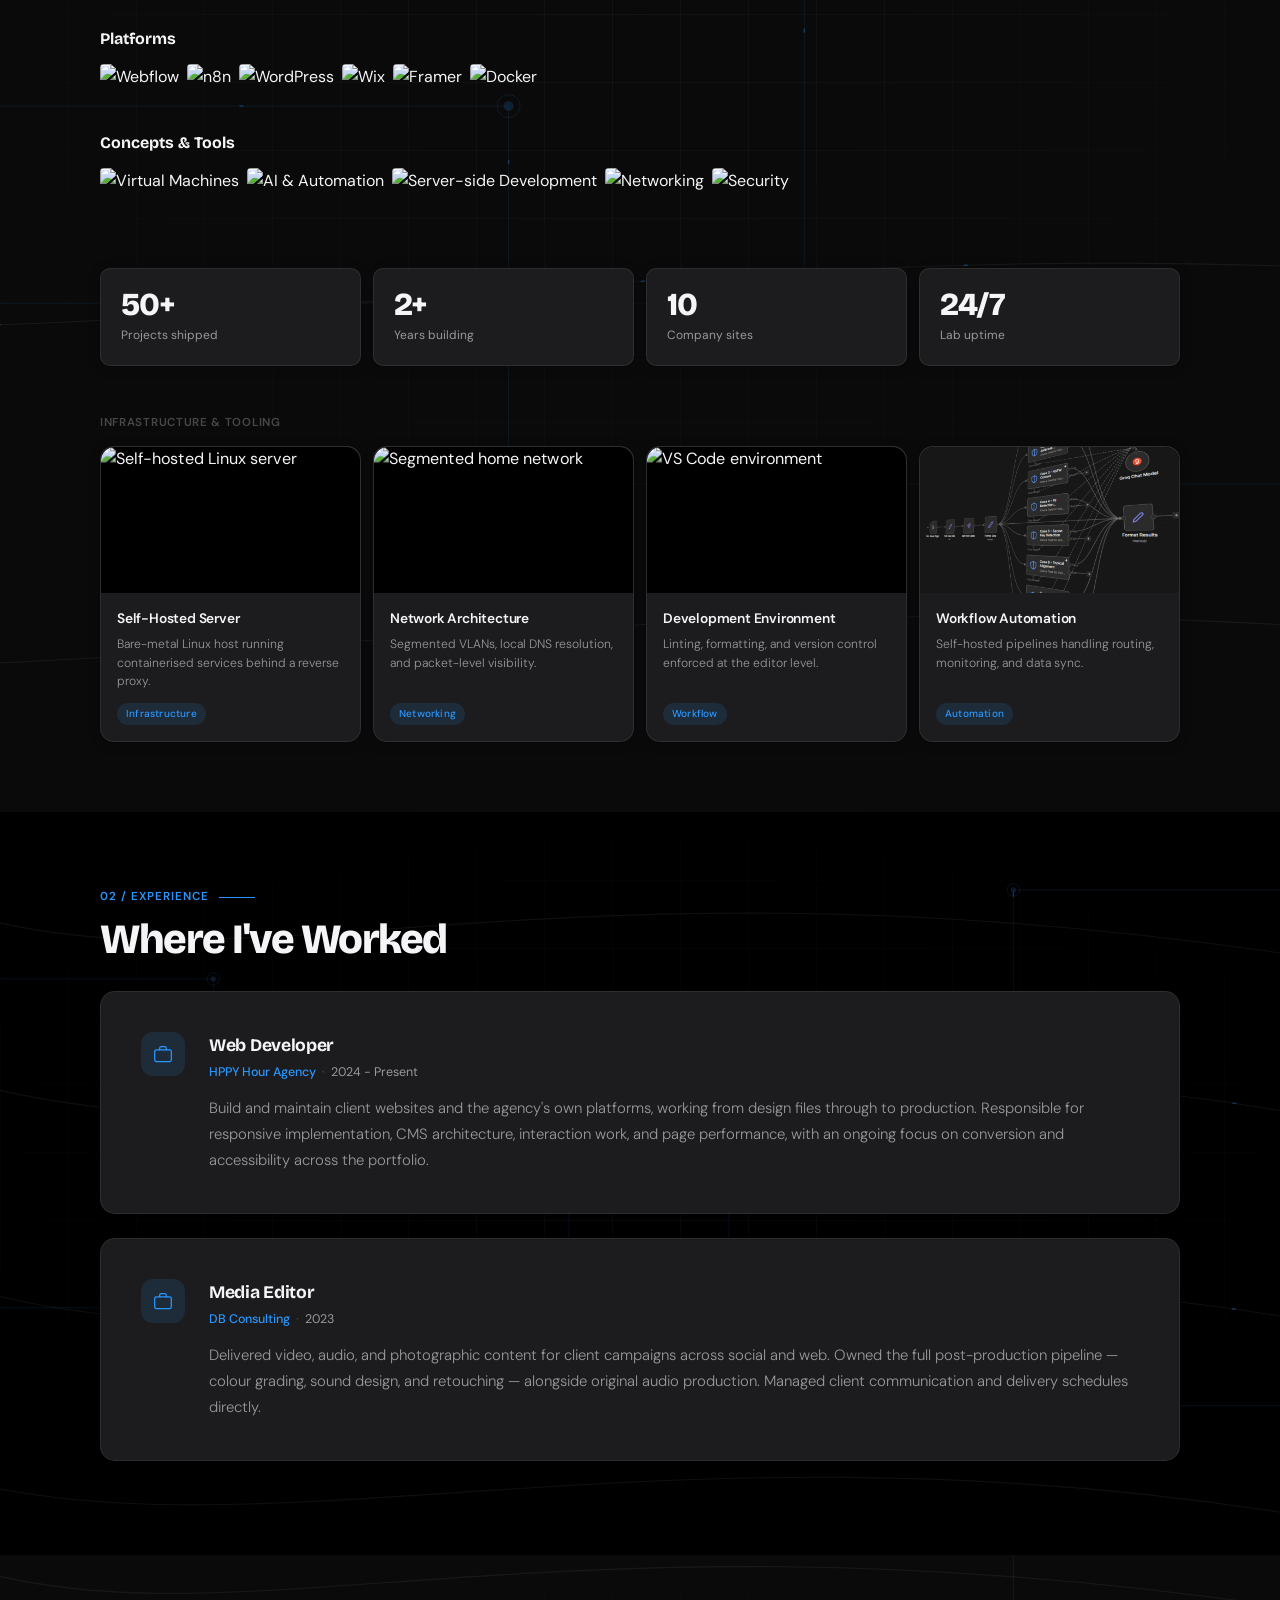
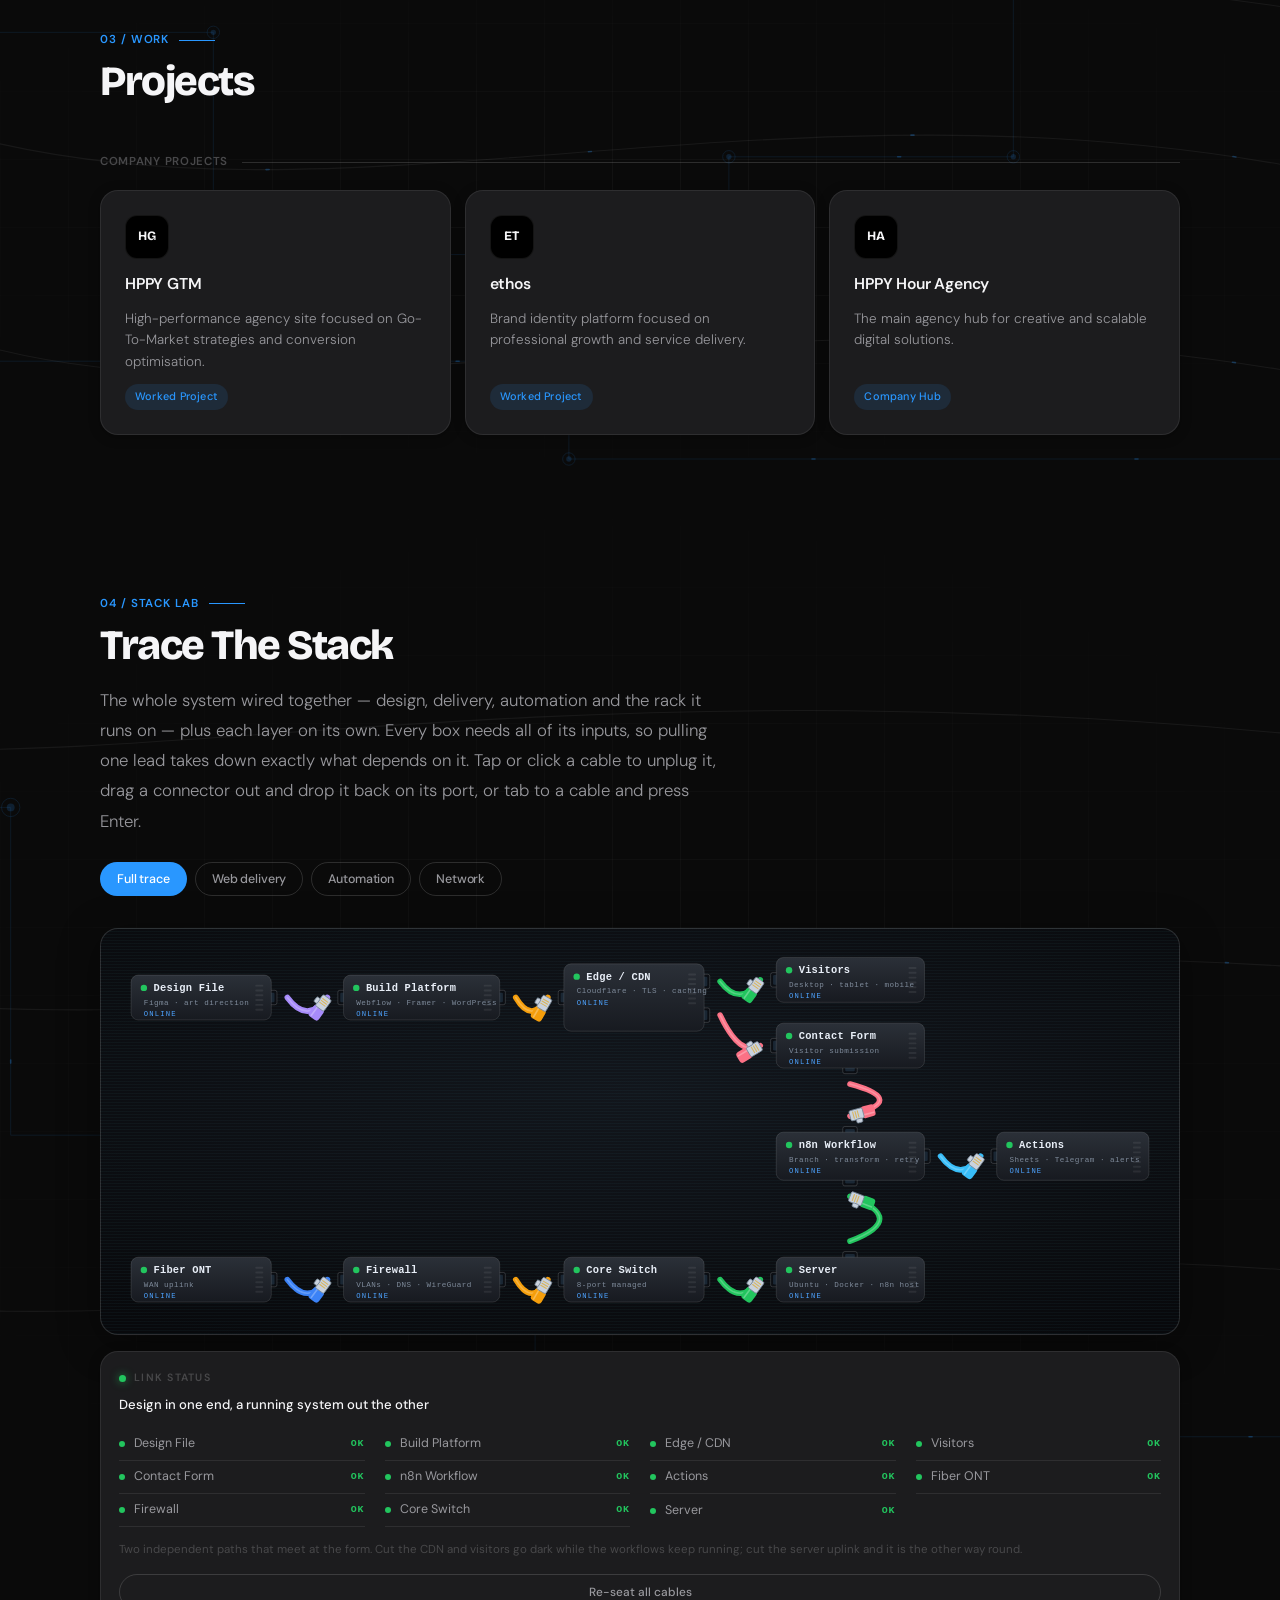
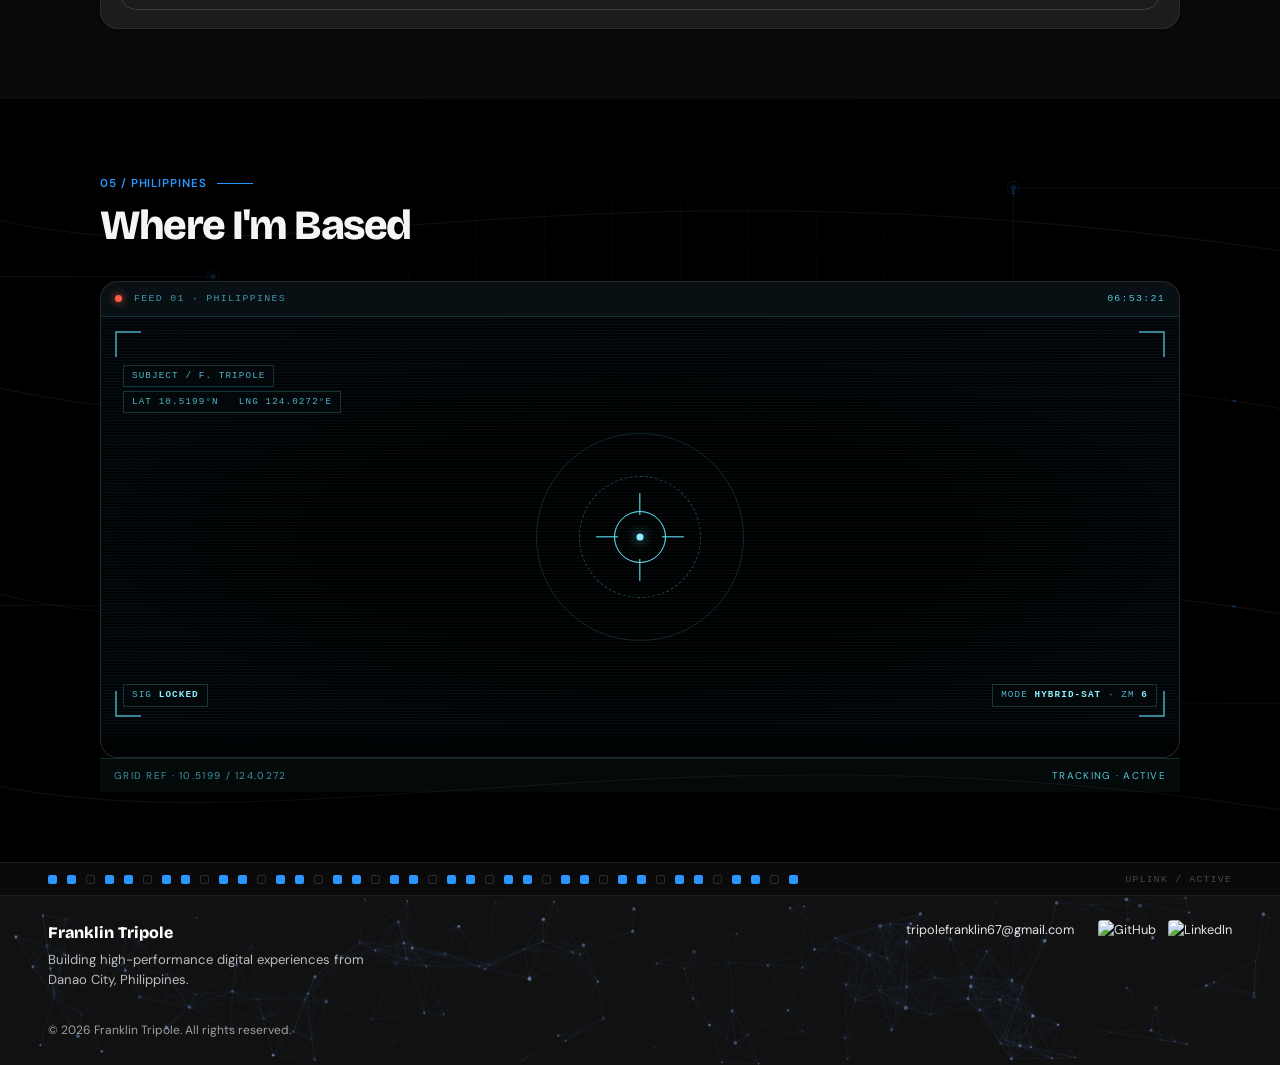
==== commit 9f664ec9: "Wire the three layers into one full-stack trace New default view joins all three layers into a singl" ====
--- a/index.html
+++ b/index.html
@@ -467,9 +467,10 @@
             <div class="section-eyebrow">04 / Stack Lab</div>
             <h2 class="section-title" data-split-words>Trace The Stack</h2>
             <p class="lab-lead">
-                Three layers of how I work, wired up and running. Pull a patch lead and everything
-                behind the break goes down with it. Tap or click a cable to unplug it, drag a
-                connector out and drop it back on its port, or tab to a cable and press Enter.
+                The whole system wired together — design, delivery, automation and the rack it runs
+                on — plus each layer on its own. Every box needs all of its inputs, so pulling one
+                lead takes down exactly what depends on it. Tap or click a cable to unplug it, drag
+                a connector out and drop it back on its port, or tab to a cable and press Enter.
             </p>
 
             <div class="lab-tabs" id="lab-tabs" role="group" aria-label="Choose a layer"></div>
--- a/style.css
+++ b/style.css
@@ -2573,3 +2573,18 @@
             .nl-sub { font-size: 9px }
             .nl-state { font-size: 8.5px }
         }
+
+        /* Full-trace view needs the whole width, so the panel drops below */
+        .lab.is-wide {
+            grid-template-columns: 1fr;
+        }
+
+        .lab.is-wide .lab-panel {
+            position: static;
+        }
+
+        .lab.is-wide .lab-status {
+            display: grid;
+            grid-template-columns: repeat(auto-fit, minmax(min(100%, 200px), 1fr));
+            gap: 0 20px;
+        }
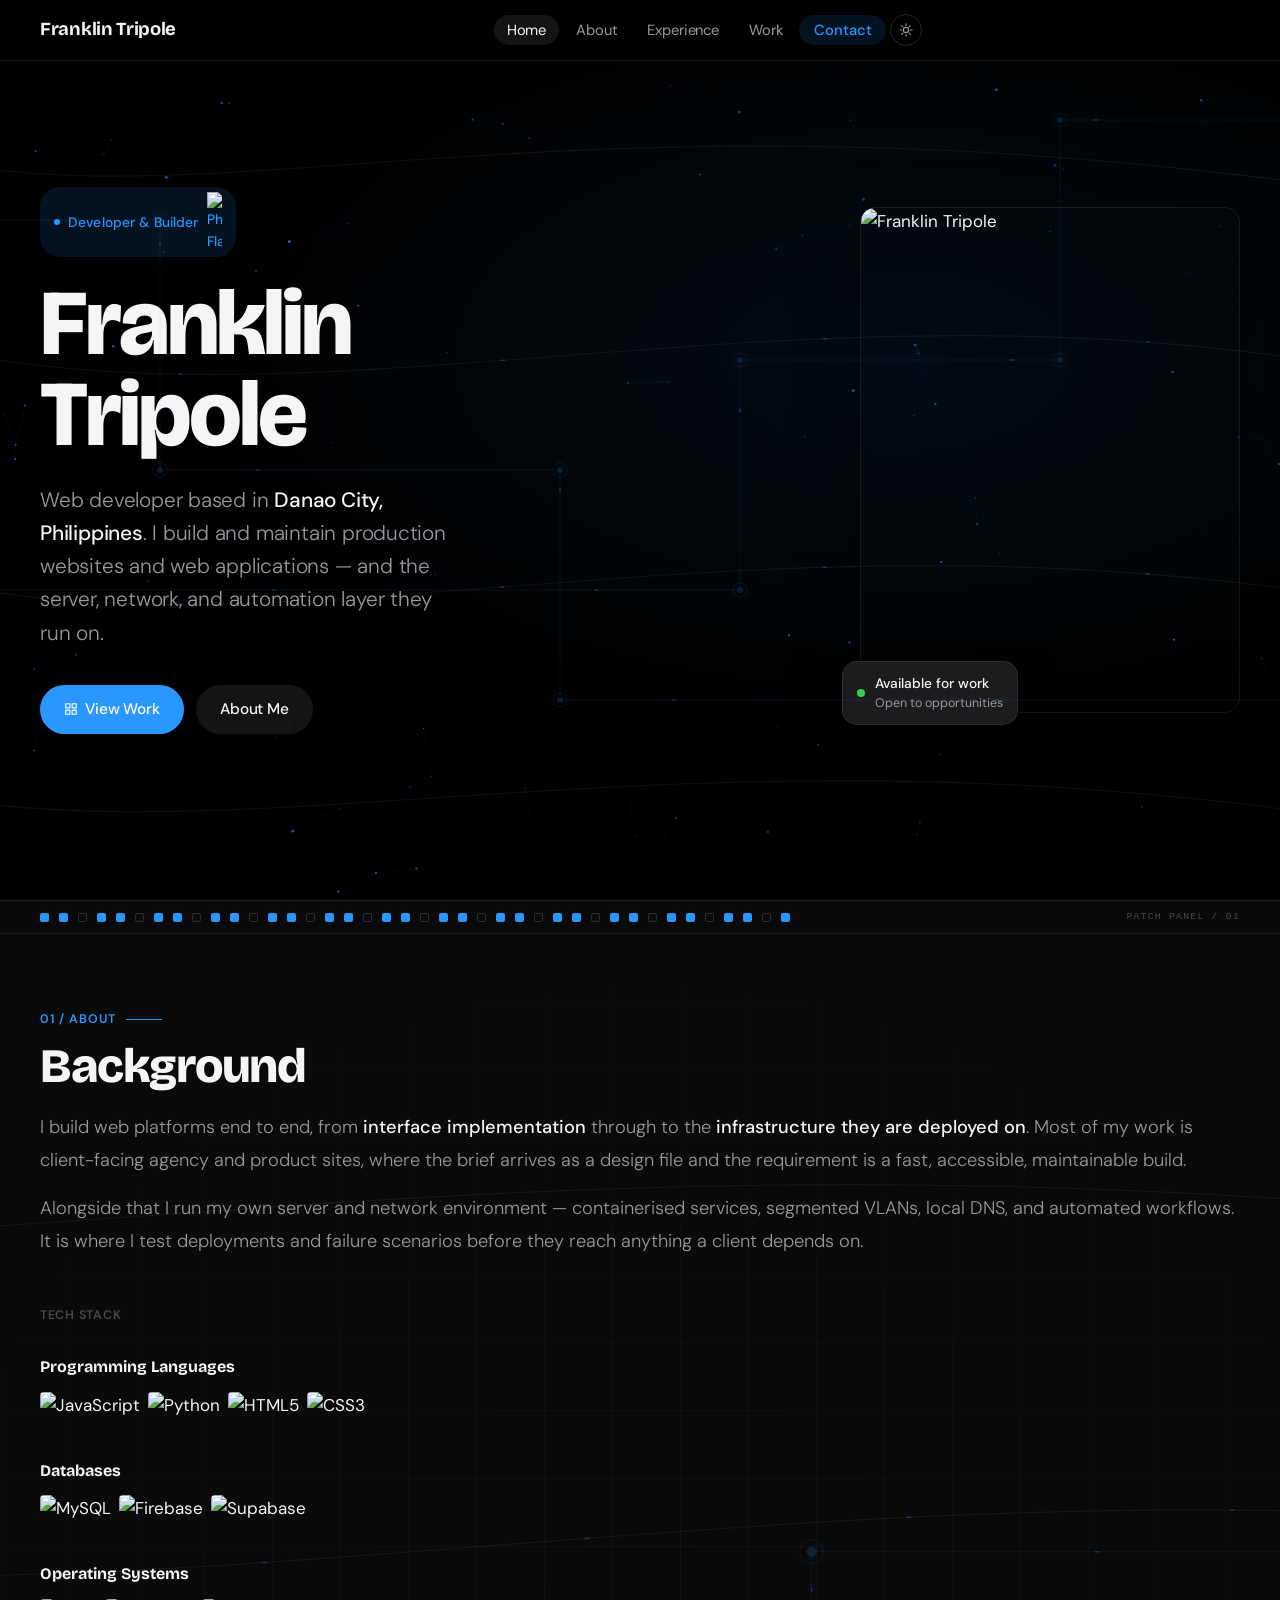
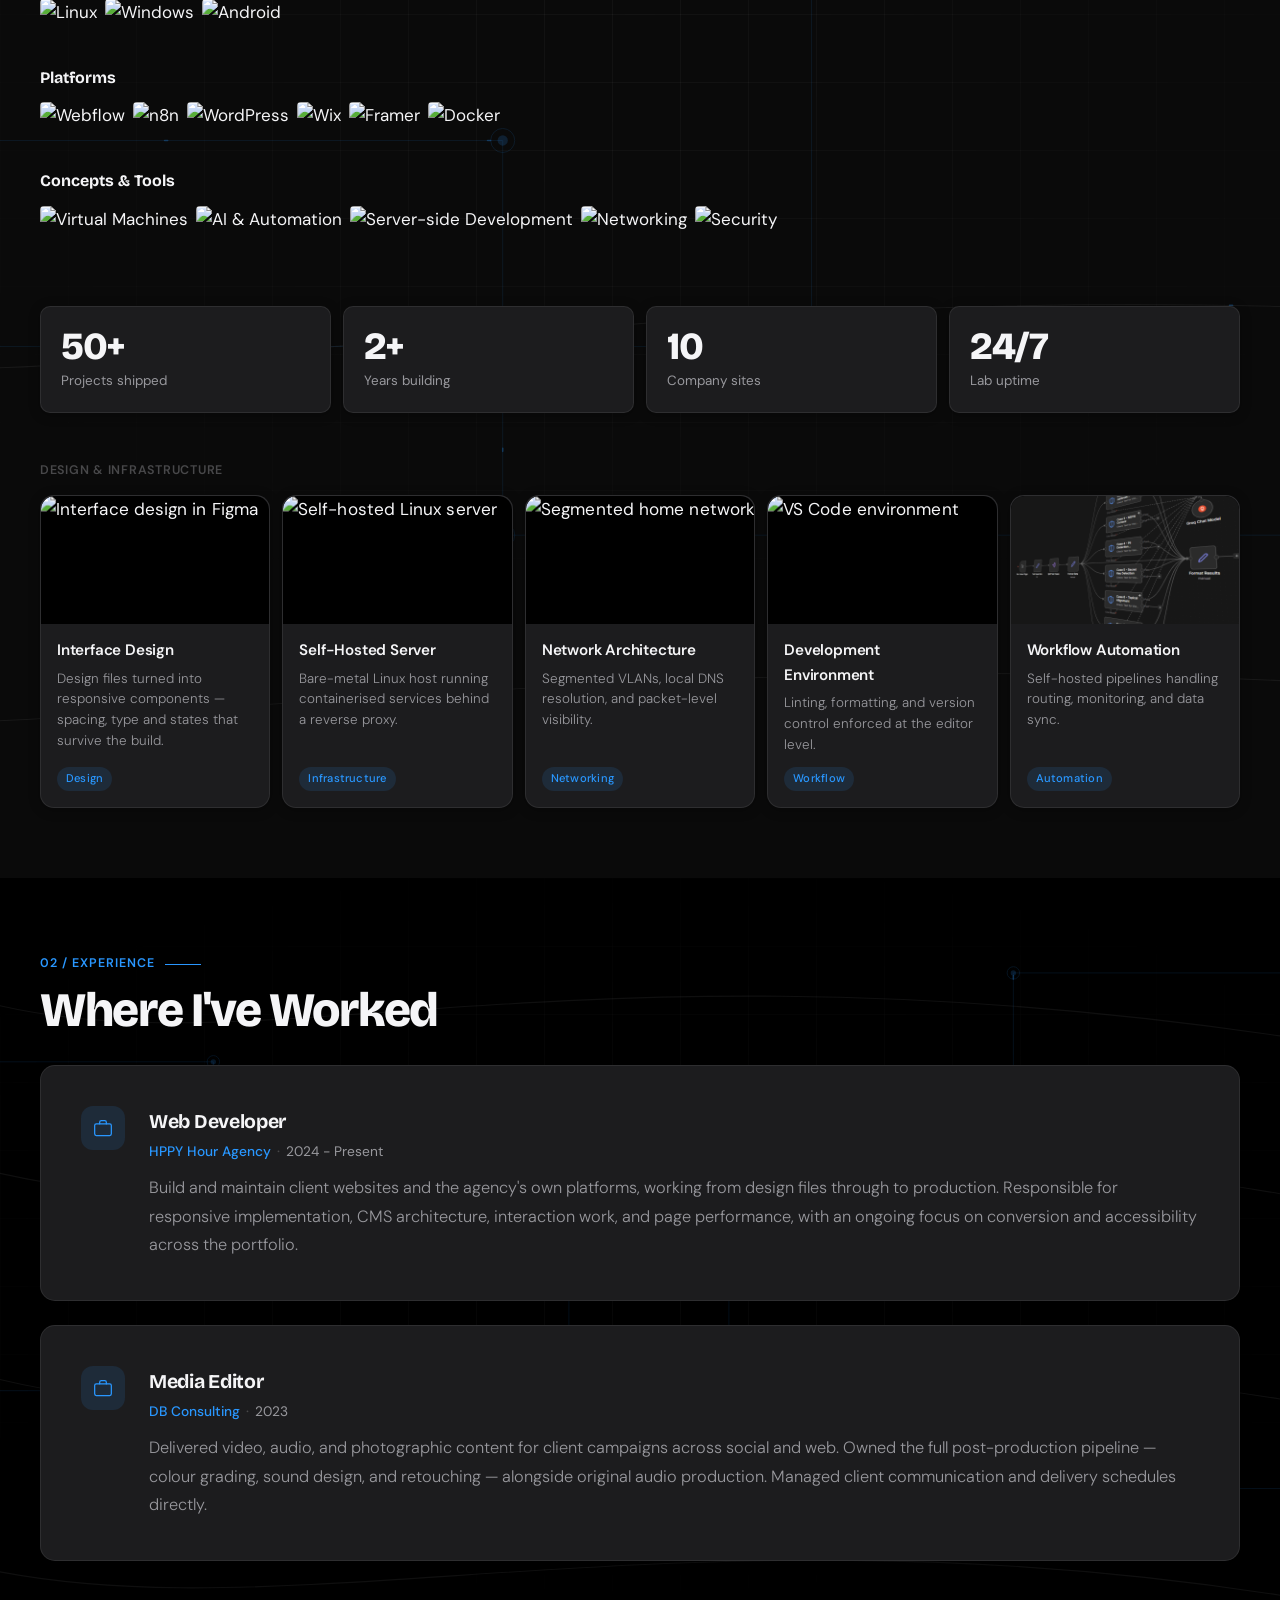
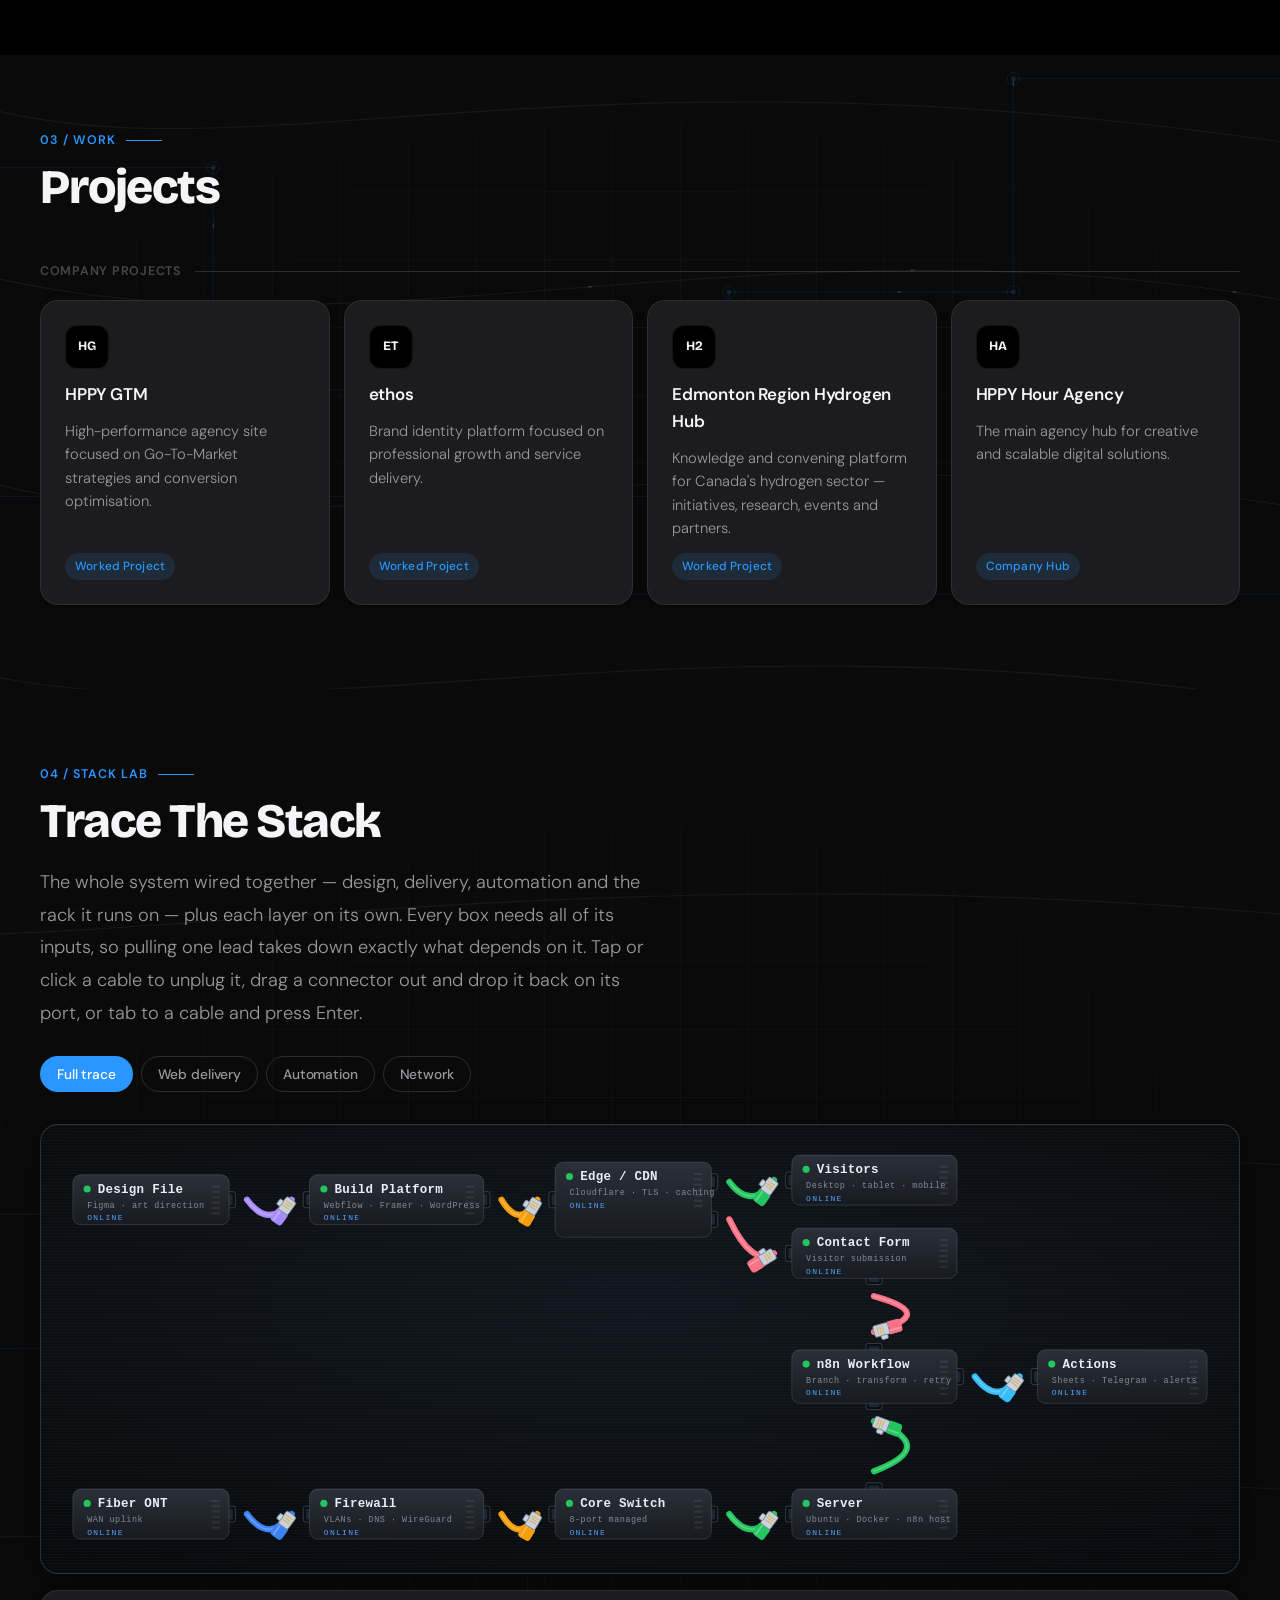
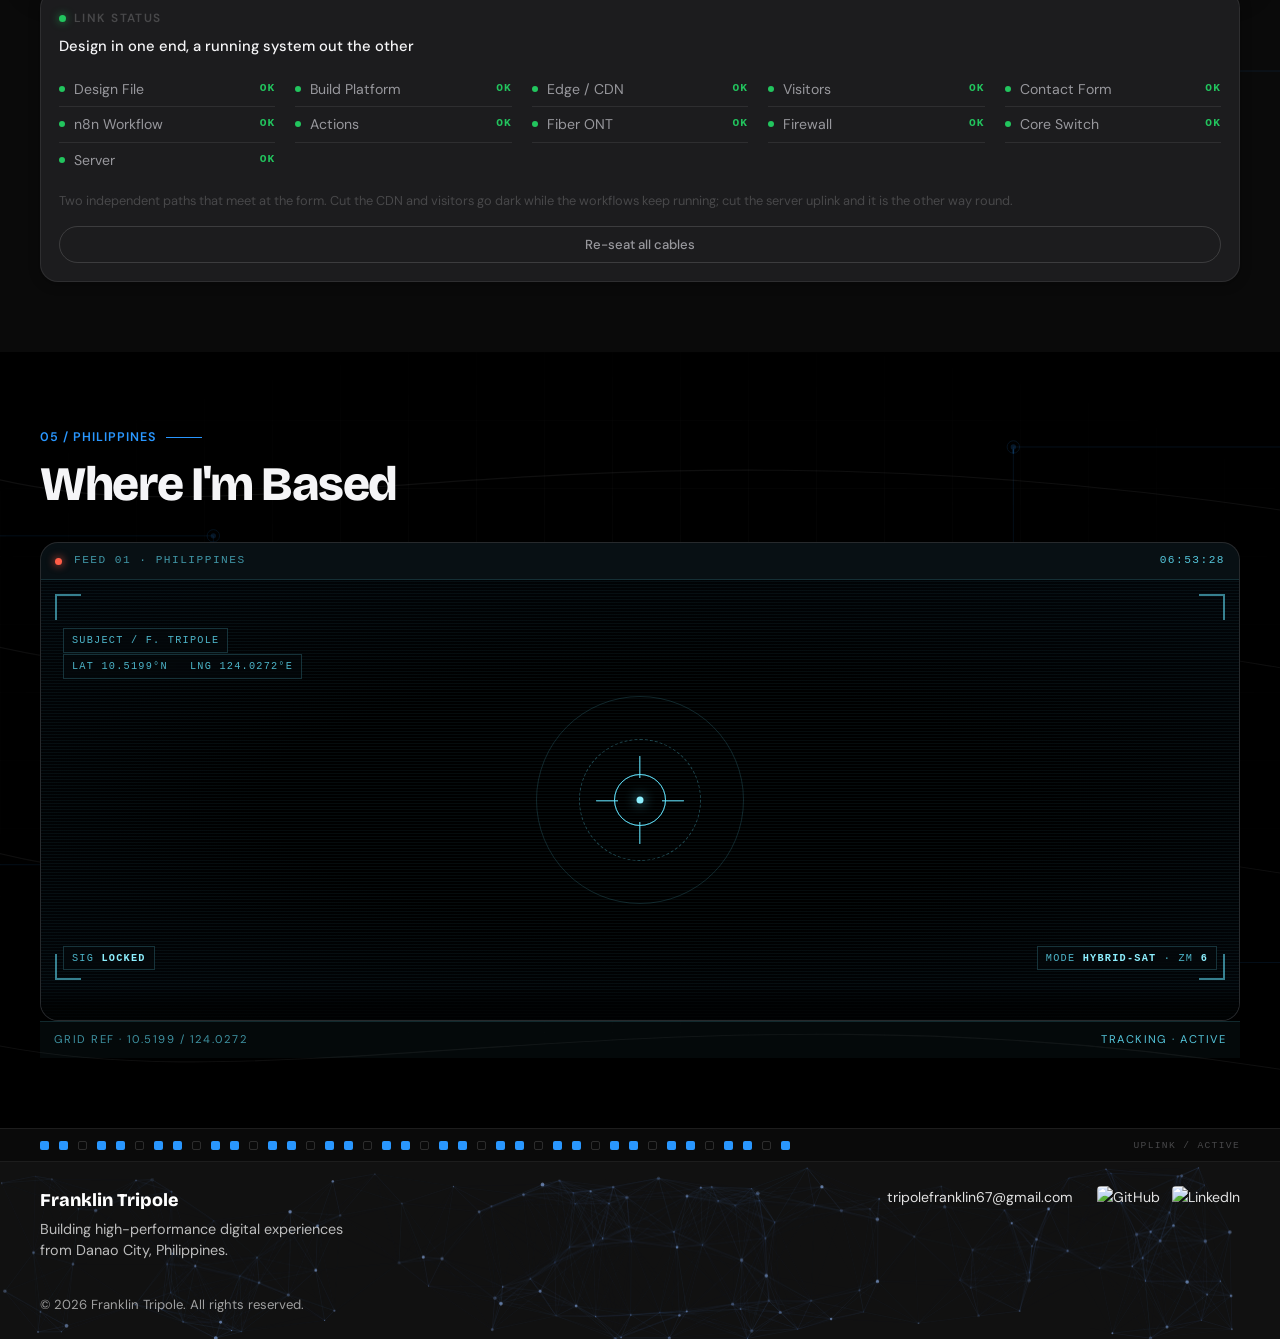
==== commit 3569e623: "Add an interface design card and the Hydrogen Hub project Design card leads the tooling row, using t" ====
--- a/index.html
+++ b/index.html
@@ -283,8 +283,14 @@
                     </div>
 
                     <div class="infra-group">
-                        <div class="stack-title">Infrastructure &amp; tooling</div>
+                        <div class="stack-title">Design &amp; infrastructure</div>
                         <div class="project-grid cover-grid compact stagger">
+                            <div class="project-card has-cover" onclick="openModal('design')">
+                                <div class="proj-cover"><img src="./assets/figma.png" alt="Interface design in Figma" loading="lazy"></div>
+                                <div class="proj-title">Interface Design</div>
+                                <p class="proj-desc">Design files turned into responsive components — spacing, type and states that survive the build.</p>
+                                <span class="proj-tag">Design</span>
+                            </div>
                             <div class="project-card has-cover" onclick="openModal('server')">
                                 <div class="proj-cover"><img src="./assets/server.png" alt="Self-hosted Linux server" loading="lazy"></div>
                                 <div class="proj-title">Self-Hosted Server</div>
@@ -439,6 +445,12 @@
                     </p>
                     <span class="proj-tag">Worked Project</span>
                 </div>
+                <div class="project-card locked" onclick="openModal('hydrogen')">
+                    <div class="proj-icon"><span class="proj-icon-text">H2</span></div>
+                    <div class="proj-title">Edmonton Region Hydrogen Hub</div>
+                    <p class="proj-desc">Knowledge and convening platform for Canada's hydrogen sector — initiatives, research, events and partners.</p>
+                    <span class="proj-tag">Worked Project</span>
+                </div>
                 <div class="project-card locked" onclick="openModal('hppy')">
                     <div class="proj-icon"><span class="proj-icon-text">HA</span></div>
                     <div class="proj-title">HPPY Hour Agency</div>
@@ -993,11 +1005,23 @@
                 role: "Developed the site in Webflow, implementing the visual identity system, responsive layouts, and interactive elements that bring the Ethos brand to life.",
                 video: 'ethos.mp4'
             },
+            hydrogen: {
+                name: "Edmonton Region Hydrogen Hub", icon: '<span class="proj-icon-text">H2</span>', tag: "Worked Project",
+                desc: "A knowledge and convening platform for Canada's hydrogen sector, positioning the Edmonton region as the country's first hydrogen hub. It carries initiative pages, a knowledge hub of research, webinars and a TCO calculator, plus news, events and a partner directory.",
+                role: "Front-end build work across the page templates and CMS-driven sections, with responsive implementation and attention to load performance on the resource-heavy Knowledge Hub."
+            },
             hppy: {
                 name: "HPPY Hour Agency", icon: '<span class="proj-icon-text">HA</span>', tag: "Company Hub",
                 desc: "The main agency hub for HPPY Hour — showcasing their creative services, team, and digital capabilities. Built to convert visitors into clients.",
                 role: "Core developer on the agency's own site. Handled the Webflow build, component architecture, page transitions, and ongoing maintenance as the site evolves.",
                 video: 'hppy.mp4'
+            },
+            design: {
+                name: "Interface Design", icon: '<svg viewBox="0 0 24 24" fill="none" stroke="currentColor" stroke-width="1.5" stroke-linecap="round" stroke-linejoin="round"><rect x="3" y="3" width="18" height="18" rx="2.5"/><path d="M3 9h18M9 9v12"/><circle cx="15.5" cy="15" r="2.2"/></svg>', tag: "Design",
+                image: './assets/figma.png',
+                desc: "Most briefs arrive as a design file, so the work starts by reading it properly: what the spacing system is doing, which type sizes are load-bearing, and which states the designer has and has not drawn. Anything ambiguous gets resolved before the build rather than guessed at in markup.",
+                roleLabel: "How I work in it",
+                role: "Figma for layout, spacing scales and component states, checked at every breakpoint before a line of markup exists. The build then mirrors those tokens, so what ships matches what was designed instead of drifting from it a screen at a time."
             },
             server: {
                 name: "Self-Hosted Server", icon: '<svg viewBox="0 0 24 24" fill="none" stroke="currentColor" stroke-width="1.5" stroke-linecap="round" stroke-linejoin="round"><rect x="2" y="3" width="20" height="7" rx="2"/><rect x="2" y="14" width="20" height="7" rx="2"/><path d="M6 6.5h.01M6 17.5h.01M10 6.5h.01M10 17.5h.01"/></svg>', tag: "Infrastructure",
--- a/style.css
+++ b/style.css
@@ -2513,78 +2513,201 @@
             .nl-jacket, .nl-sheen, .nl-plug { transition: none }
             .nl-device:not(.is-down) .nl-led { animation: none }
         }
-
-        /* ─── STACK LAB: TABS + MOBILE ────────── */
-        .lab-tabs {
-            display: flex;
-            flex-wrap: wrap;
-            gap: 8px;
-            margin-top: 26px;
-        }
-
-        .lab-tab {
-            padding: 8px 16px;
-            border-radius: 980px;
-            border: 0.5px solid var(--border-med);
-            background: none;
-            color: var(--text-secondary);
-            font-family: inherit;
-            font-size: .78rem;
-            font-weight: 500;
-            letter-spacing: -.01em;
-            cursor: pointer;
-            transition: background .25s var(--ease), color .25s var(--ease), border-color .25s var(--ease);
-        }
-
-        .lab-tab:hover {
-            color: var(--text);
-            border-color: var(--border-med);
-            background: var(--border);
-        }
-
-        .lab-tab[aria-pressed="true"] {
-            background: var(--accent);
-            border-color: transparent;
-            color: #fff;
-        }
-
-        .lab-tab:focus-visible {
-            outline: 2px solid var(--accent);
-            outline-offset: 2px;
-        }
-
-        .lab-scene-title {
-            font-size: .82rem;
-            line-height: 1.5;
-            color: var(--text);
-            font-weight: 500;
-            margin: -6px 0 14px;
-        }
-
-        /* Bigger grab targets where there is no mouse */
-        @media (pointer: coarse) {
-            .nl-hit { stroke-width: 40 }
-        }
-
-        @media(max-width:700px) {
-            .lab-stage { padding: 10px }
-            .lab-tab { font-size: .74rem; padding: 7px 13px }
-            .nl-name { font-size: 12.5px }
-            .nl-sub { font-size: 9px }
-            .nl-state { font-size: 8.5px }
-        }
-
-        /* Full-trace view needs the whole width, so the panel drops below */
-        .lab.is-wide {
-            grid-template-columns: 1fr;
-        }
-
-        .lab.is-wide .lab-panel {
-            position: static;
-        }
-
-        .lab.is-wide .lab-status {
-            display: grid;
-            grid-template-columns: repeat(auto-fit, minmax(min(100%, 200px), 1fr));
-            gap: 0 20px;
-        }
+
+        /* ─── STACK LAB: TABS + MOBILE ────────── */
+        .lab-tabs {
+            display: flex;
+            flex-wrap: wrap;
+            gap: 8px;
+            margin-top: 26px;
+        }
+
+        .lab-tab {
+            padding: 8px 16px;
+            border-radius: 980px;
+            border: 0.5px solid var(--border-med);
+            background: none;
+            color: var(--text-secondary);
+            font-family: inherit;
+            font-size: .78rem;
+            font-weight: 500;
+            letter-spacing: -.01em;
+            cursor: pointer;
+            transition: background .25s var(--ease), color .25s var(--ease), border-color .25s var(--ease);
+        }
+
+        .lab-tab:hover {
+            color: var(--text);
+            border-color: var(--border-med);
+            background: var(--border);
+        }
+
+        .lab-tab[aria-pressed="true"] {
+            background: var(--accent);
+            border-color: transparent;
+            color: #fff;
+        }
+
+        .lab-tab:focus-visible {
+            outline: 2px solid var(--accent);
+            outline-offset: 2px;
+        }
+
+        .lab-scene-title {
+            font-size: .82rem;
+            line-height: 1.5;
+            color: var(--text);
+            font-weight: 500;
+            margin: -6px 0 14px;
+        }
+
+        /* Bigger grab targets where there is no mouse */
+        @media (pointer: coarse) {
+            .nl-hit { stroke-width: 40 }
+        }
+
+        @media(max-width:700px) {
+            .lab-stage { padding: 10px }
+            .lab-tab { font-size: .74rem; padding: 7px 13px }
+            .nl-name { font-size: 12.5px }
+            .nl-sub { font-size: 9px }
+            .nl-state { font-size: 8.5px }
+        }
+
+        /* Full-trace view needs the whole width, so the panel drops below */
+        .lab.is-wide {
+            grid-template-columns: 1fr;
+        }
+
+        .lab.is-wide .lab-panel {
+            position: static;
+        }
+
+        .lab.is-wide .lab-status {
+            display: grid;
+            grid-template-columns: repeat(auto-fit, minmax(min(100%, 200px), 1fr));
+            gap: 0 20px;
+        }
+
+        /* ═══════════════════════════════════════════════════════
+           PAGE SHELL + TYPE SCALE
+           One measure for every full-width band, so the nav, the
+           sections and the footer all line up on the same edges.
+           ═══════════════════════════════════════════════════════ */
+        :root {
+            --shell: 1280px;
+            --gutter: clamp(20px, 4vw, 40px);
+            --shell-pad: max(var(--gutter), (100% - var(--shell)) / 2);
+        }
+
+        .container {
+            width: min(100% - (var(--gutter) * 2), var(--shell));
+            margin-inline: auto;
+        }
+
+        .nav-inner {
+            width: min(100% - (var(--gutter) * 2), var(--shell));
+            max-width: none;
+            padding: 0;
+            margin-inline: auto;
+            height: 60px;
+        }
+
+        .mobile-menu {
+            top: 60px;
+            padding-inline: var(--shell-pad);
+        }
+
+        footer,
+        .patch-strip {
+            padding-inline: var(--shell-pad);
+        }
+
+        /* ─── Type scale ──────────────────────── */
+        body { font-size: 1.0625rem }
+
+        .nav-links a { font-size: .92rem }
+        .logo { font-size: 1.15rem }
+        .mobile-menu a { font-size: 1rem }
+
+        .hero-eyebrow { font-size: .86rem }
+        .hero-subtitle { font-size: clamp(1.05rem, 2.2vw, 1.3rem) }
+        .hero-badge-text { font-size: .86rem }
+        .hero-badge-sub { font-size: .78rem }
+        .btn { font-size: .96rem }
+
+        .section-eyebrow { font-size: .78rem }
+        h2.section-title { font-size: clamp(2rem, 4.2vw, 3rem) }
+
+        .about-text { font-size: clamp(1.02rem, 1.8vw, 1.14rem) }
+        .stack-title { font-size: .78rem }
+        .tech-category h3 { font-size: 1.05rem }
+        .badge-grid img { height: 32px }
+
+        .stat-card .num { font-size: 2.4rem }
+        .stat-card .lbl { font-size: .84rem }
+
+        .exp-body h4 { font-size: 1.22rem }
+        .exp-meta { font-size: .86rem }
+        .exp-body p { font-size: 1.02rem }
+
+        .cat-label { font-size: .78rem }
+        .proj-title { font-size: 1.06rem }
+        .proj-desc { font-size: .92rem }
+        .proj-tag { font-size: .74rem }
+
+        .cover-grid.compact .proj-title { font-size: .95rem }
+        .cover-grid.compact .proj-desc { font-size: .84rem }
+        .cover-grid.compact .proj-tag { font-size: .7rem }
+
+        .lab-lead { font-size: clamp(1.02rem, 1.8vw, 1.14rem) }
+        .lab-tab { font-size: .86rem }
+        .lab-scene-title { font-size: .92rem }
+        .lab-panel-head { font-size: .74rem }
+        .lab-status li { font-size: .88rem }
+        .lab-status b { font-size: .7rem }
+        .lab-note { font-size: .8rem }
+        .lab-reset { font-size: .82rem }
+
+        .map-console-bar { font-size: .7rem }
+        .hud-tag { font-size: .64rem }
+
+        .contact-lead { font-size: clamp(1.02rem, 1.8vw, 1.14rem) }
+        .term-body { font-size: .88rem }
+        .term-title { font-size: .72rem }
+        .reach-label { font-size: .74rem }
+        .reach-value { font-size: .94rem }
+
+        .modal-proj-name { font-size: 1.22rem }
+        .modal-desc { font-size: .96rem }
+        .modal-role-label { font-size: .74rem }
+        .modal-role p { font-size: .92rem }
+        .modal-tag { font-size: .74rem }
+
+        .footer-logo { font-size: 1.12rem }
+        .footer-text { font-size: .9rem }
+        .footer-meta { font-size: .88rem }
+        .footer-copy { font-size: .82rem }
+
+        .visit-counter { font-size: .72rem }
+
+        /* The diagram already renders larger because the wider shell gives
+           the stage more room, so only the name gains a point — the sub and
+           state lines are sized to the chassis and would overflow it. */
+        .nl-name { font-size: 14px }
+
+        @media(max-width:700px) {
+            .nl-name { font-size: 13px }
+        }
+
+        @media(max-width:800px) {
+            .nav-inner { height: 56px }
+            .mobile-menu { top: 56px }
+        }
+
+        /* Larger type needs a little more air under the section heading */
+        h2.section-title + .about-text,
+        h2.section-title + .lab-lead,
+        h2.section-title + .contact-lead {
+            margin-top: 18px;
+        }
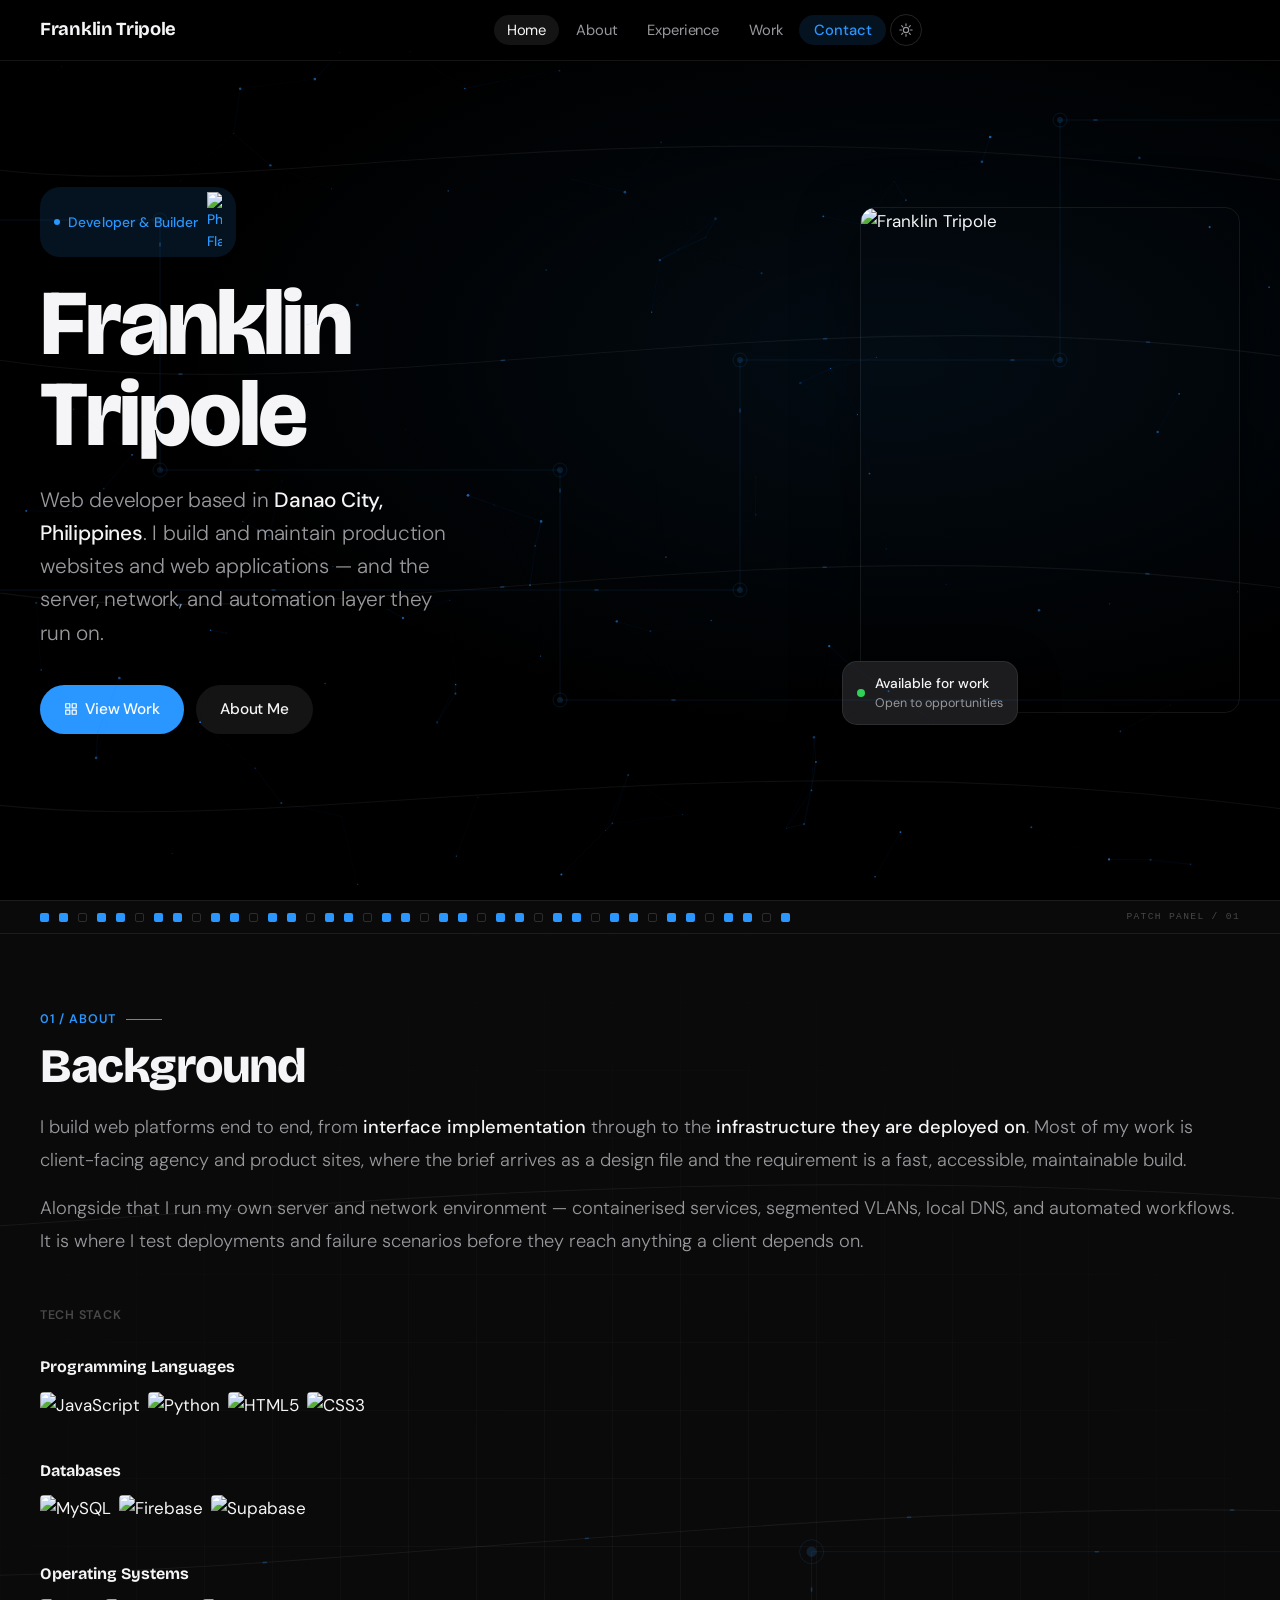
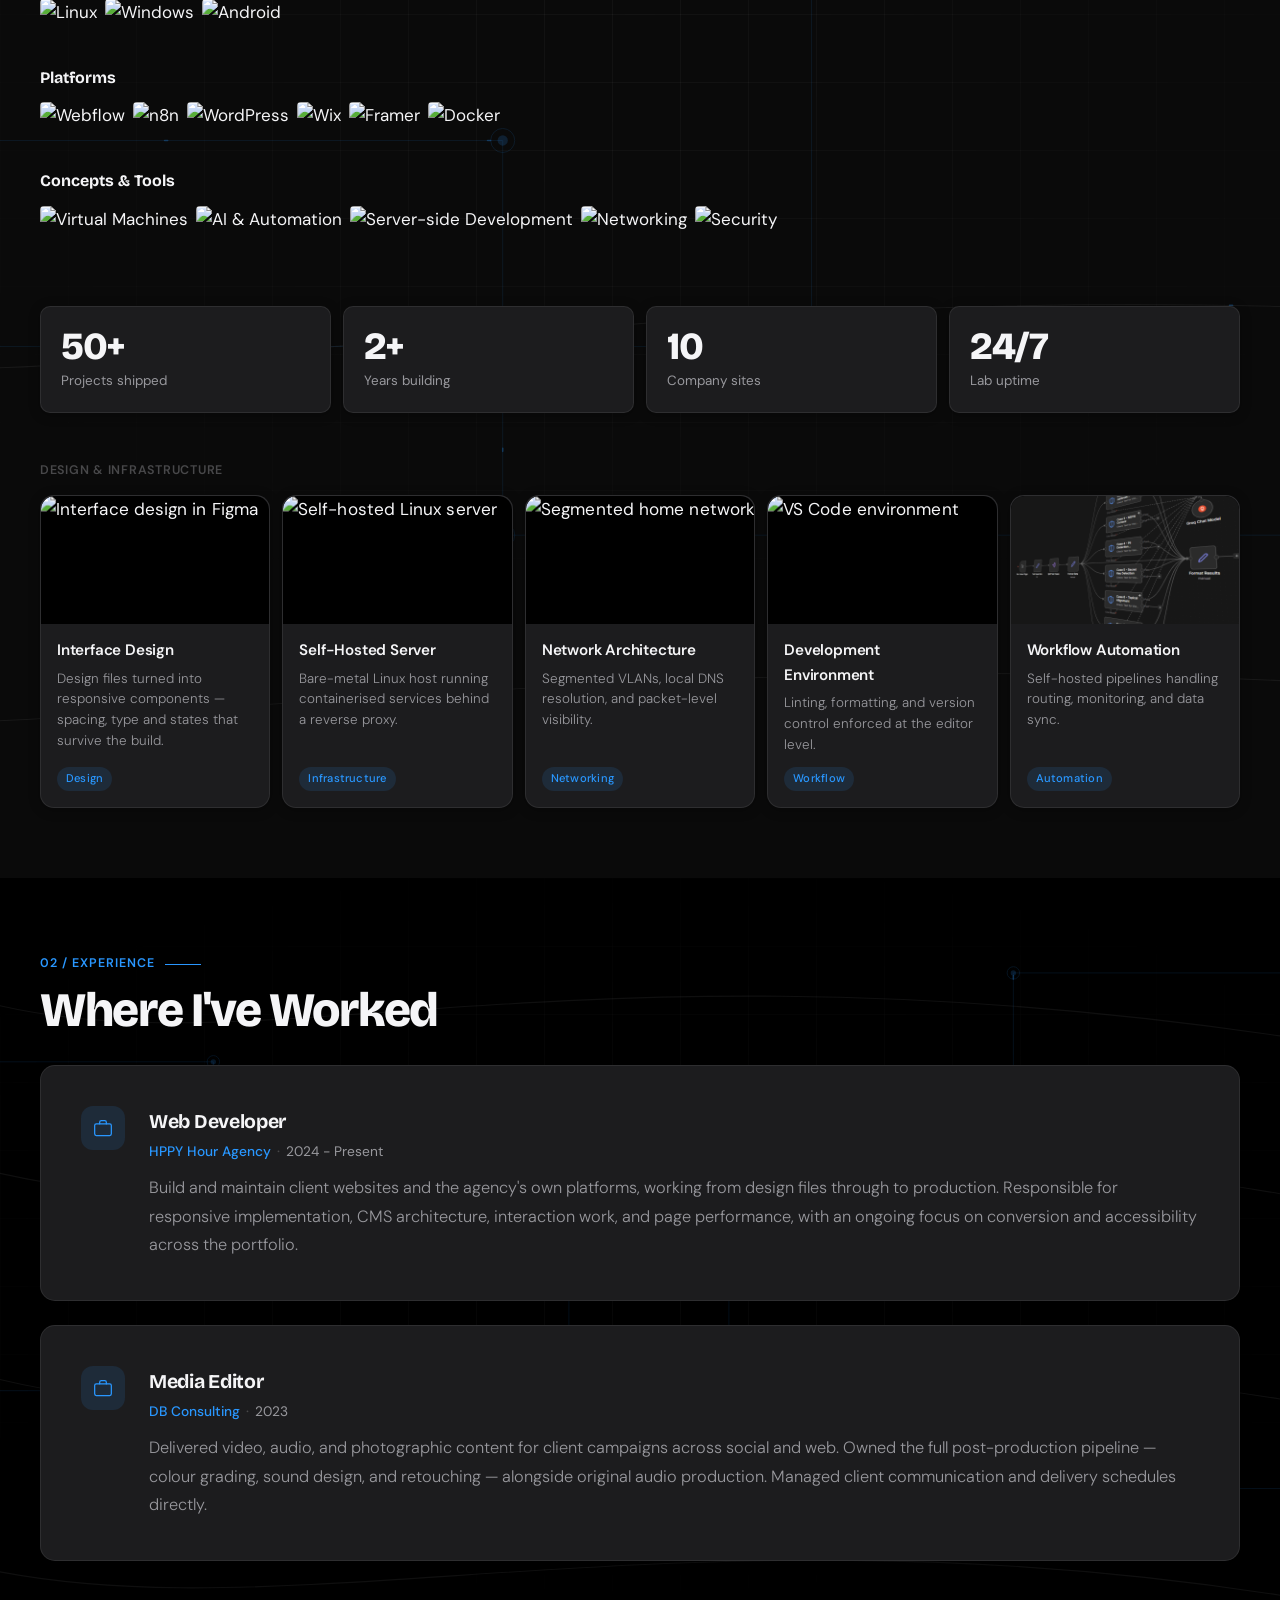
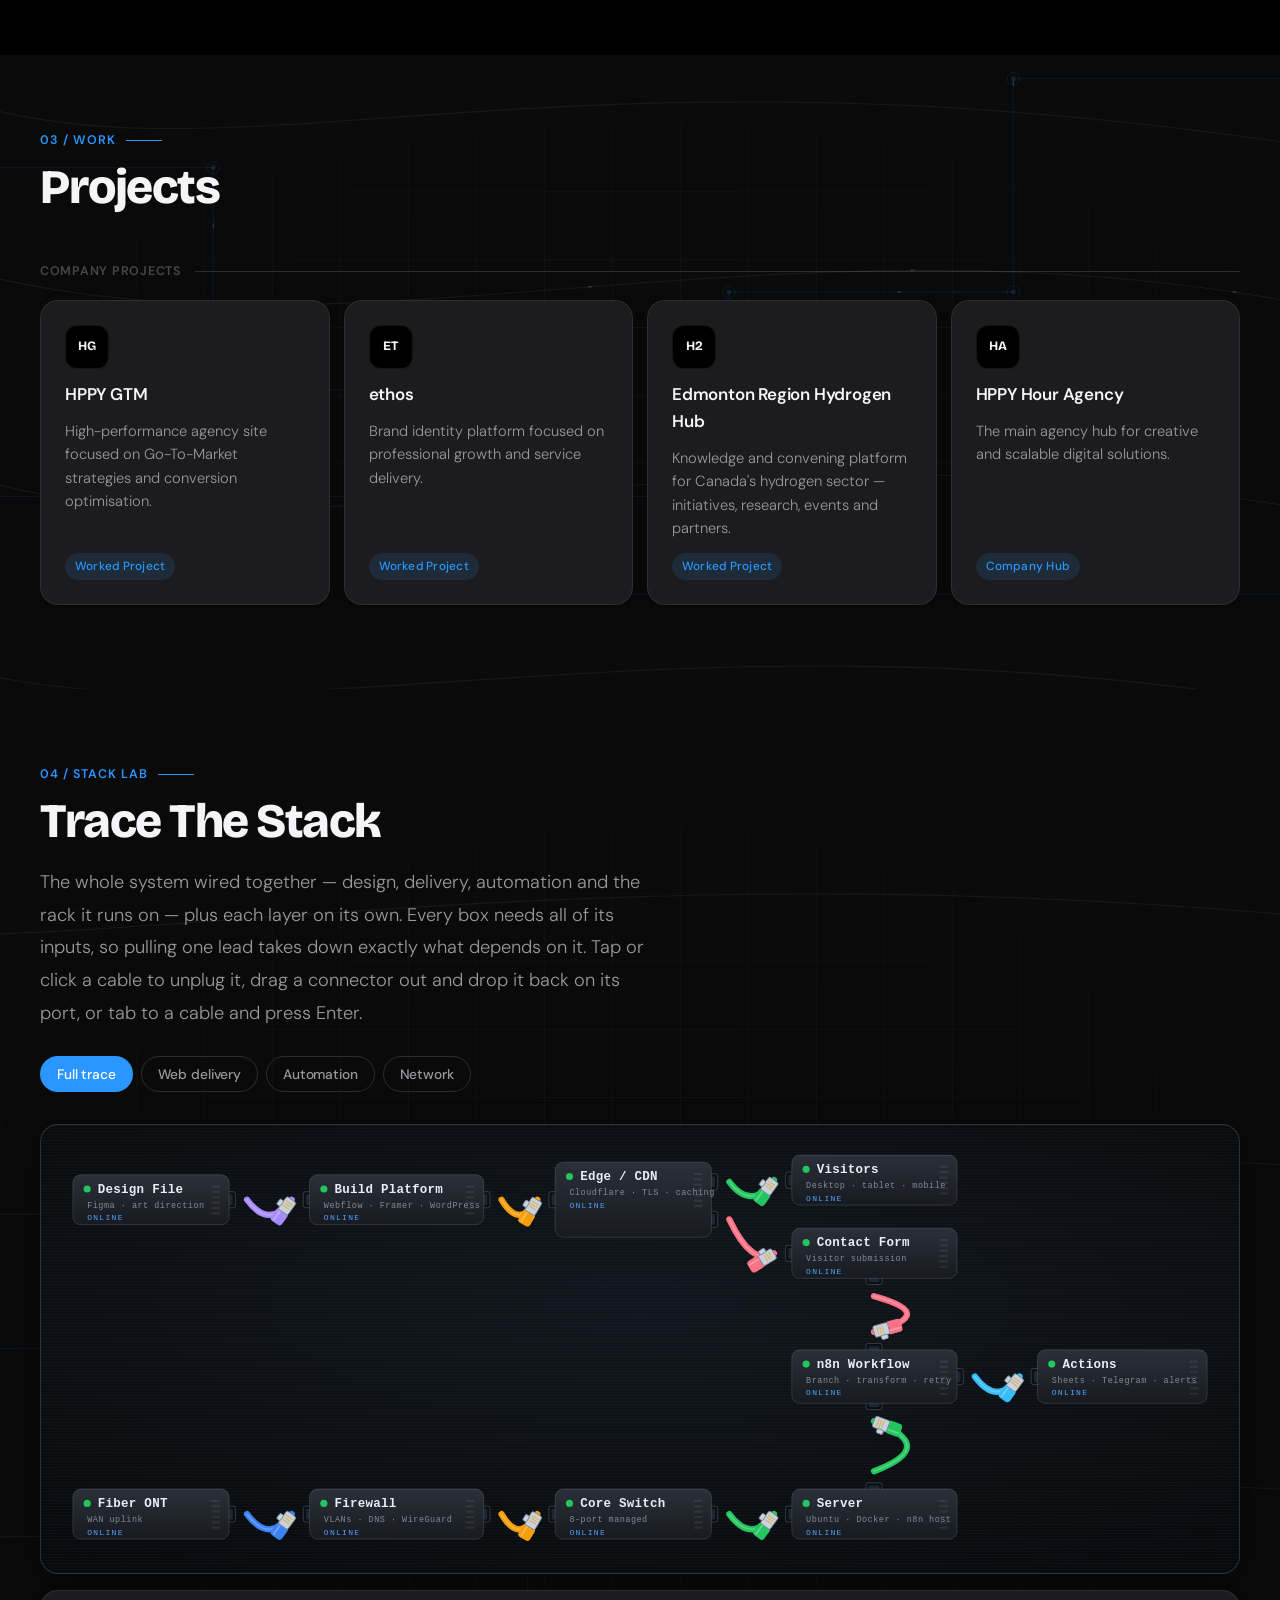
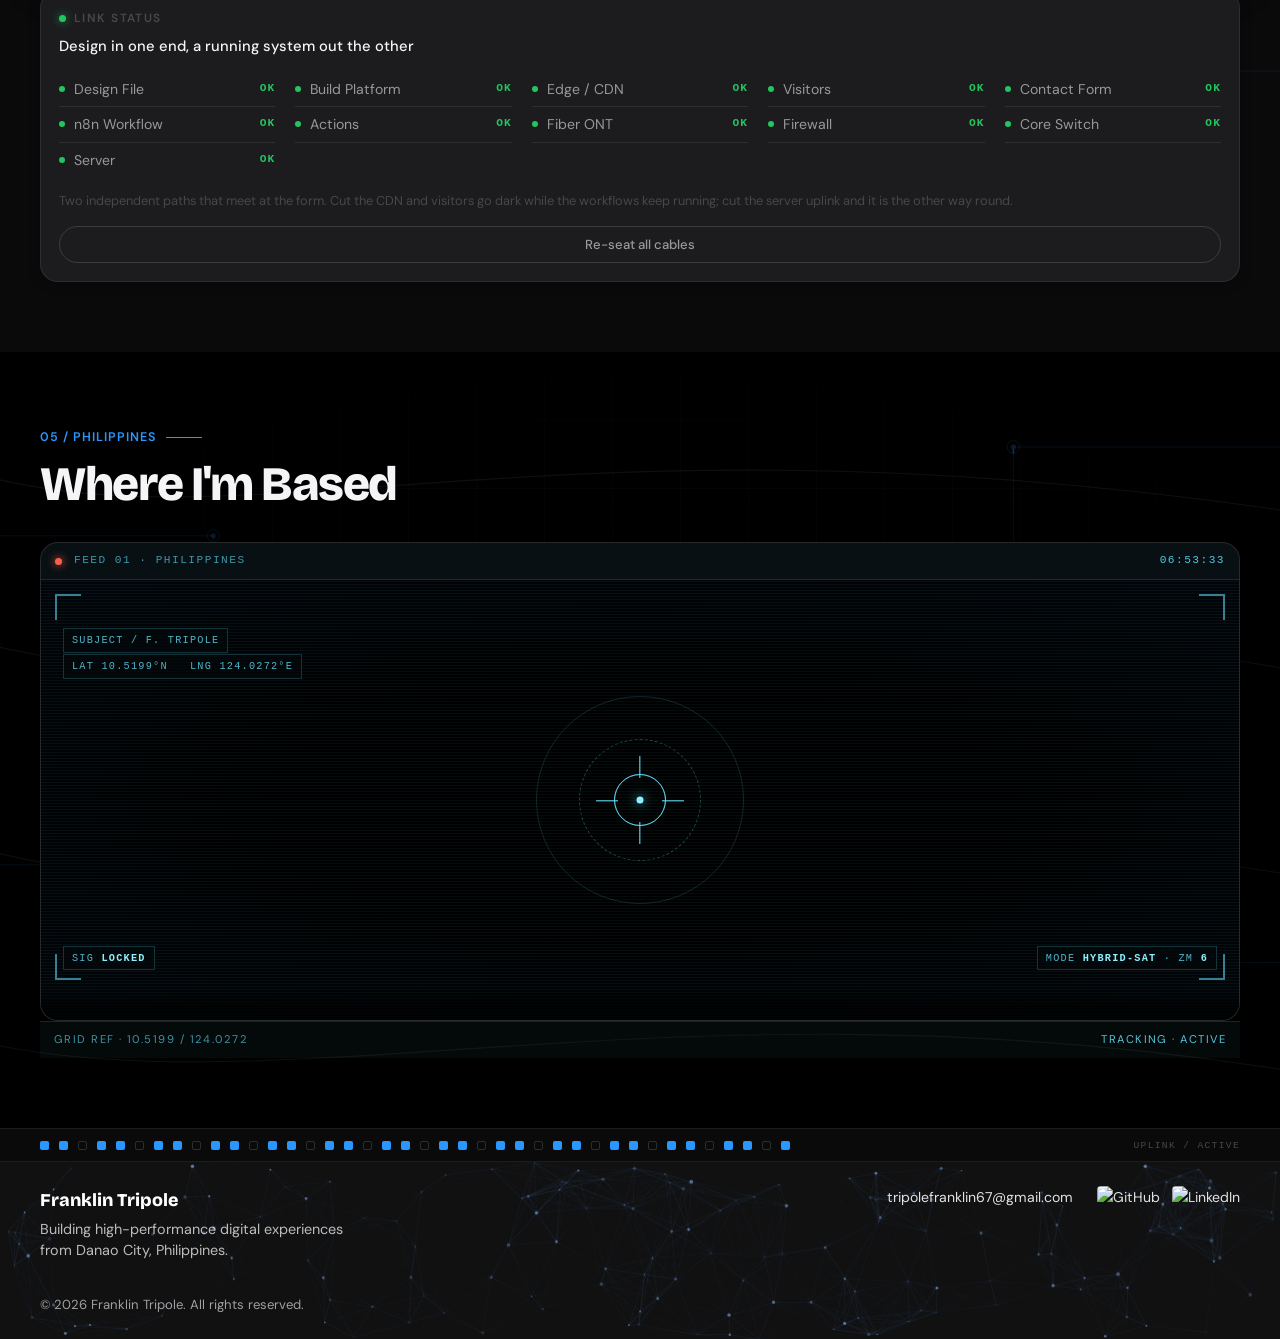
==== commit f29d44a0: "Show page screenshots in the project modals All four company projects now render a capture of the li" ====
--- a/index.html
+++ b/index.html
@@ -995,23 +995,27 @@
         const modalData = {
             hppygtm: {
                 name: "HPPY GTM", icon: '<span class="proj-icon-text">HG</span>', tag: "Worked Project",
+                image: './assets/proj-hppygtm.png',
                 desc: "A high-performance agency site built around Go-To-Market strategy and conversion. Designed to communicate the agency's GTM methodology clearly and drive qualified leads.",
                 role: "Responsible for the full Webflow build — translating design mockups into a responsive, production-ready site. Handled layout, animations, CMS structure, and performance optimisation.",
                 video: 'gtm.mp4'
             },
             ethos: {
                 name: "ethos", icon: '<span class="proj-icon-text">ET</span>', tag: "Worked Project",
+                image: './assets/proj-heyethos.png',
                 desc: "A brand identity platform focused on positioning professionals and businesses for growth. Clean, editorial design with a strong emphasis on storytelling and service clarity.",
                 role: "Developed the site in Webflow, implementing the visual identity system, responsive layouts, and interactive elements that bring the Ethos brand to life.",
                 video: 'ethos.mp4'
             },
             hydrogen: {
                 name: "Edmonton Region Hydrogen Hub", icon: '<span class="proj-icon-text">H2</span>', tag: "Worked Project",
+                image: './assets/proj-hyd.png',
                 desc: "A knowledge and convening platform for Canada's hydrogen sector, positioning the Edmonton region as the country's first hydrogen hub. It carries initiative pages, a knowledge hub of research, webinars and a TCO calculator, plus news, events and a partner directory.",
-                role: "Front-end build work across the page templates and CMS-driven sections, with responsive implementation and attention to load performance on the resource-heavy Knowledge Hub."
+                role: "Built the front end in Webflow, translating the design into responsive page templates and CMS-driven collections for the knowledge hub, news, events and partner listings."
             },
             hppy: {
                 name: "HPPY Hour Agency", icon: '<span class="proj-icon-text">HA</span>', tag: "Company Hub",
+                image: './assets/proj-hppy.png',
                 desc: "The main agency hub for HPPY Hour — showcasing their creative services, team, and digital capabilities. Built to convert visitors into clients.",
                 role: "Core developer on the agency's own site. Handled the Webflow build, component architecture, page transitions, and ongoing maintenance as the site evolves.",
                 video: 'hppy.mp4'
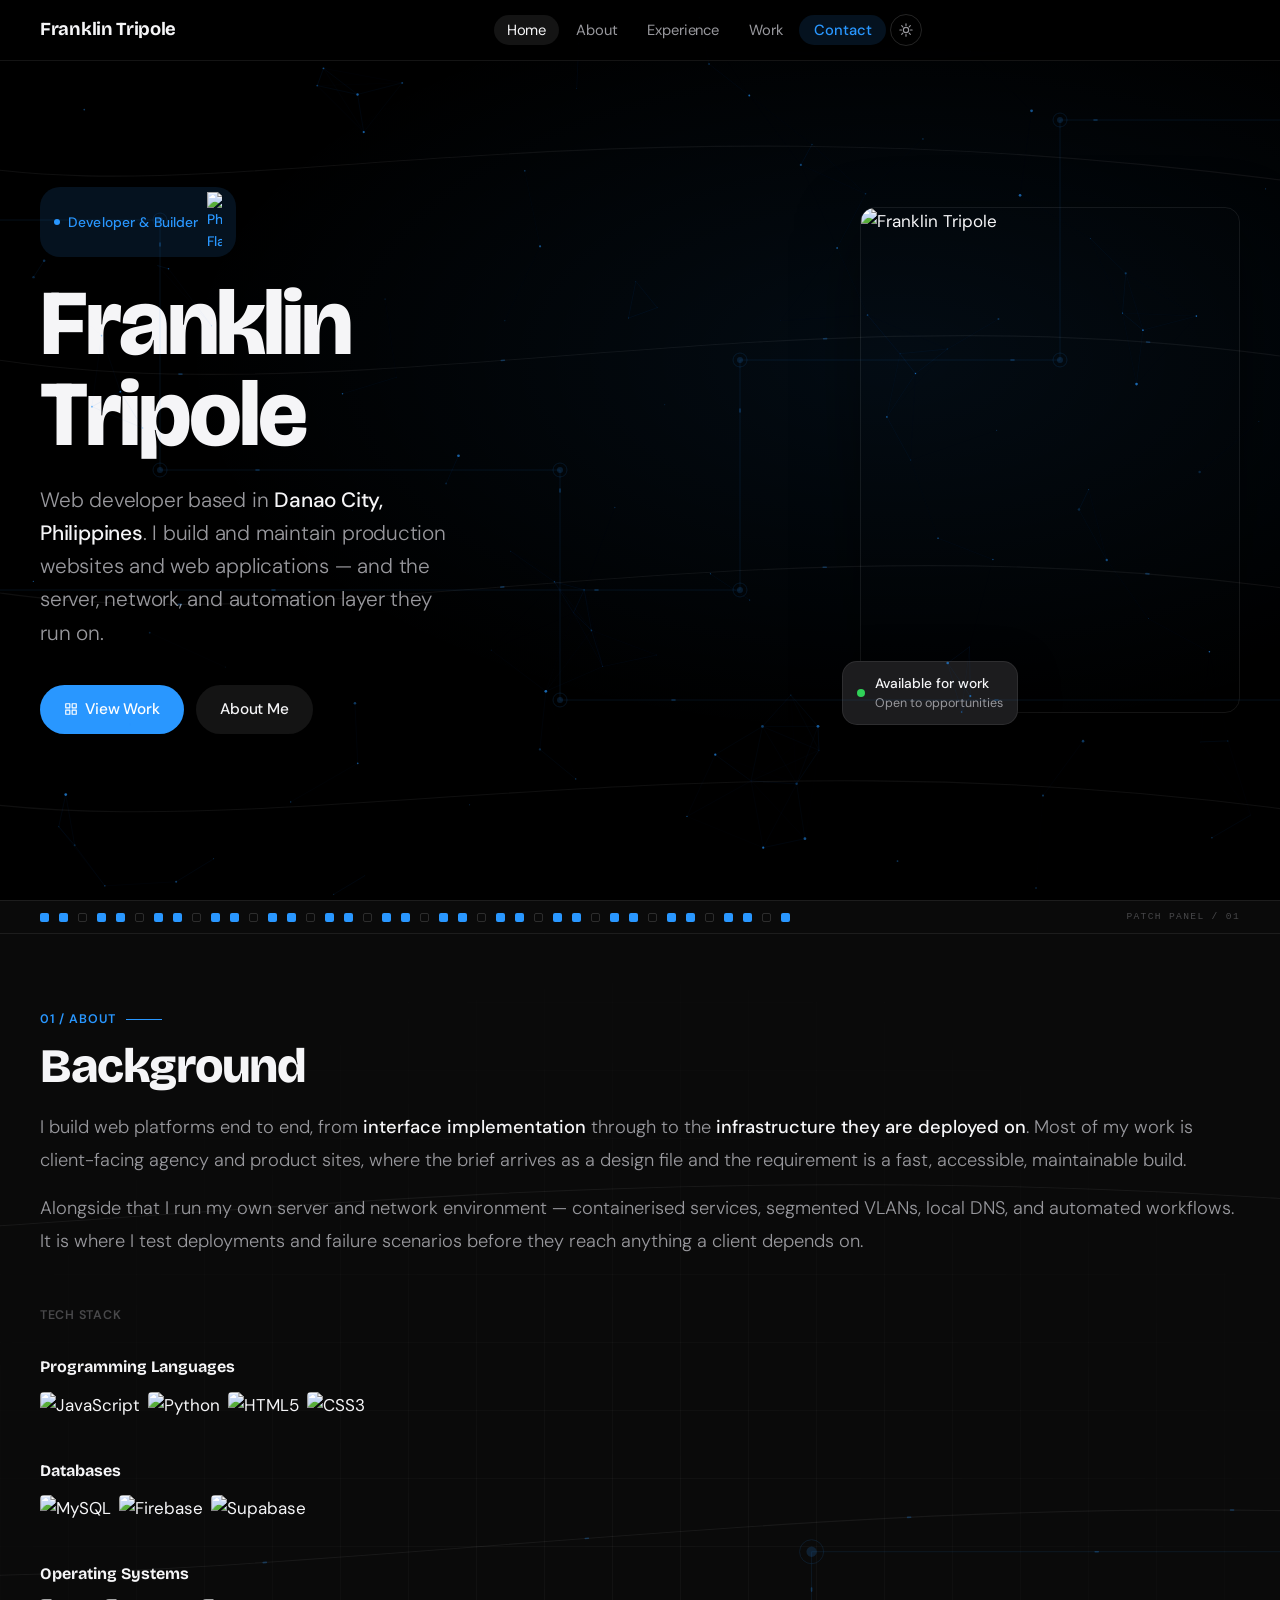
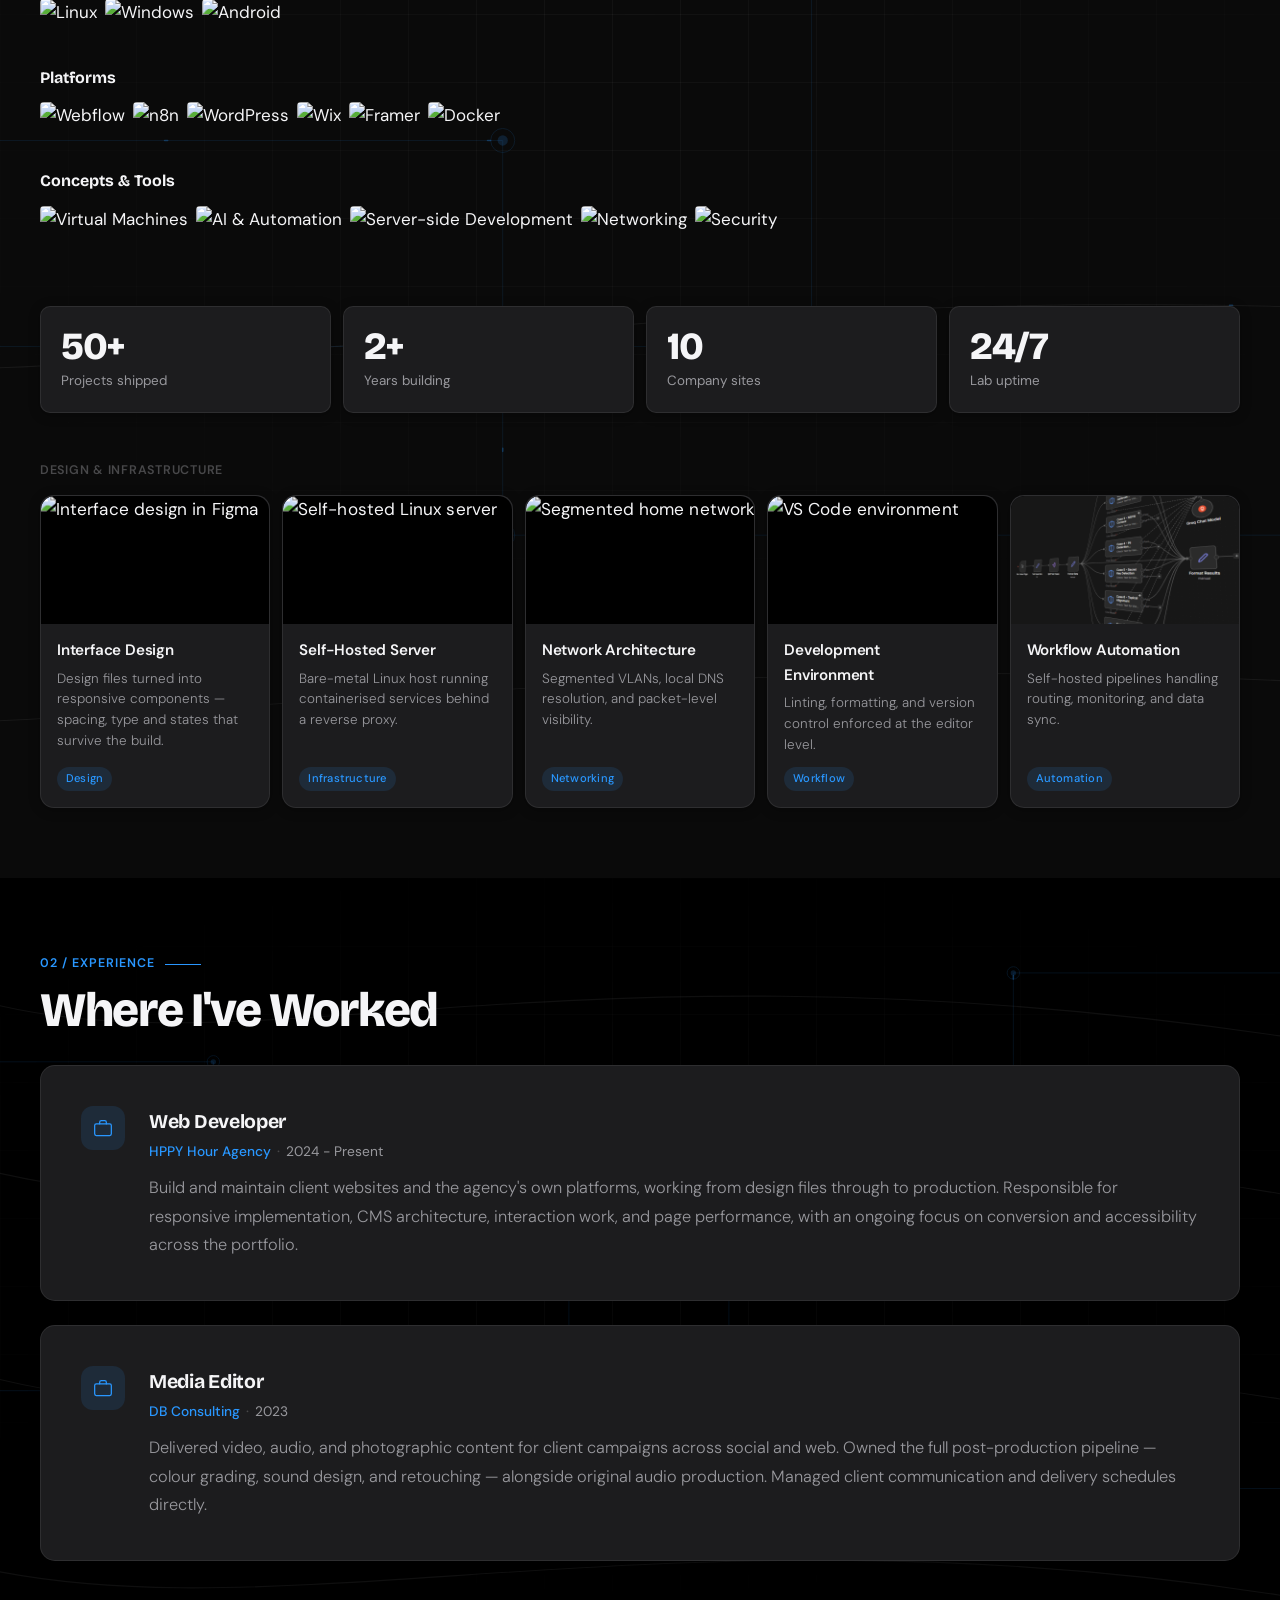
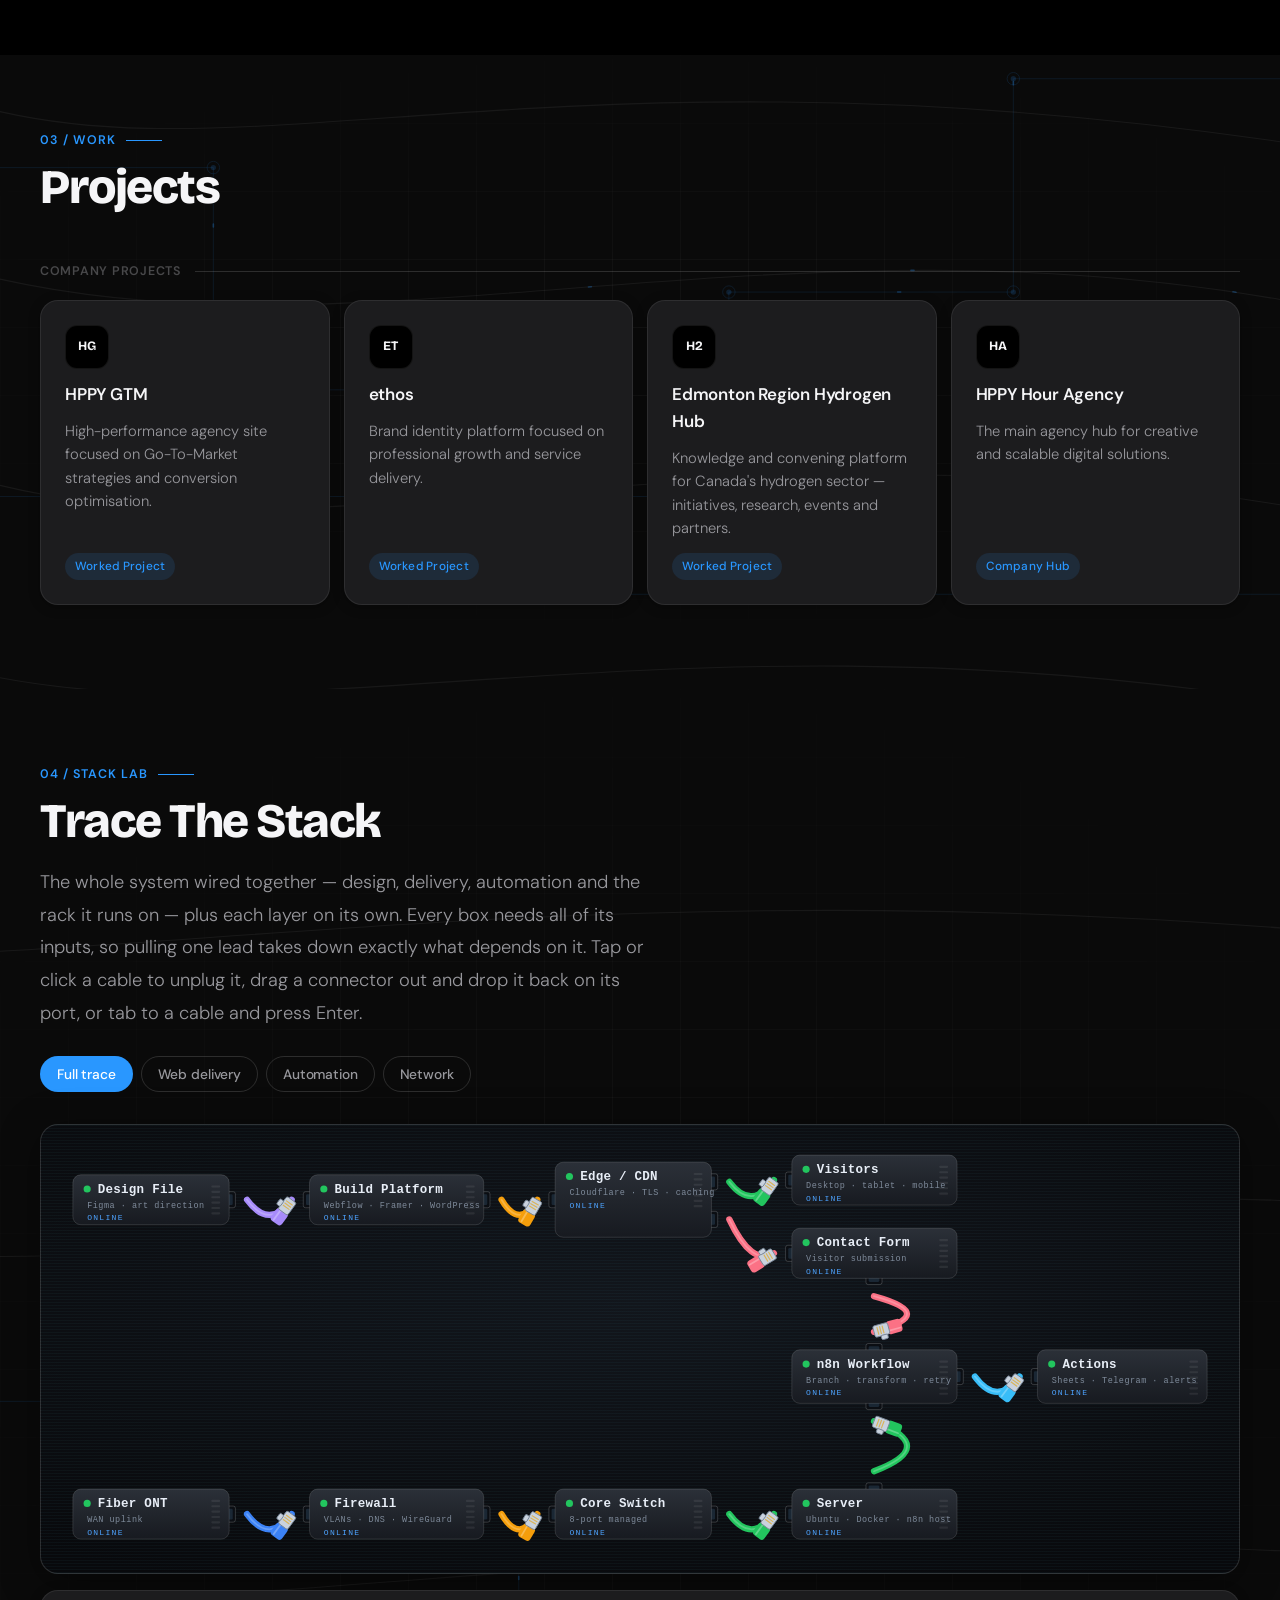
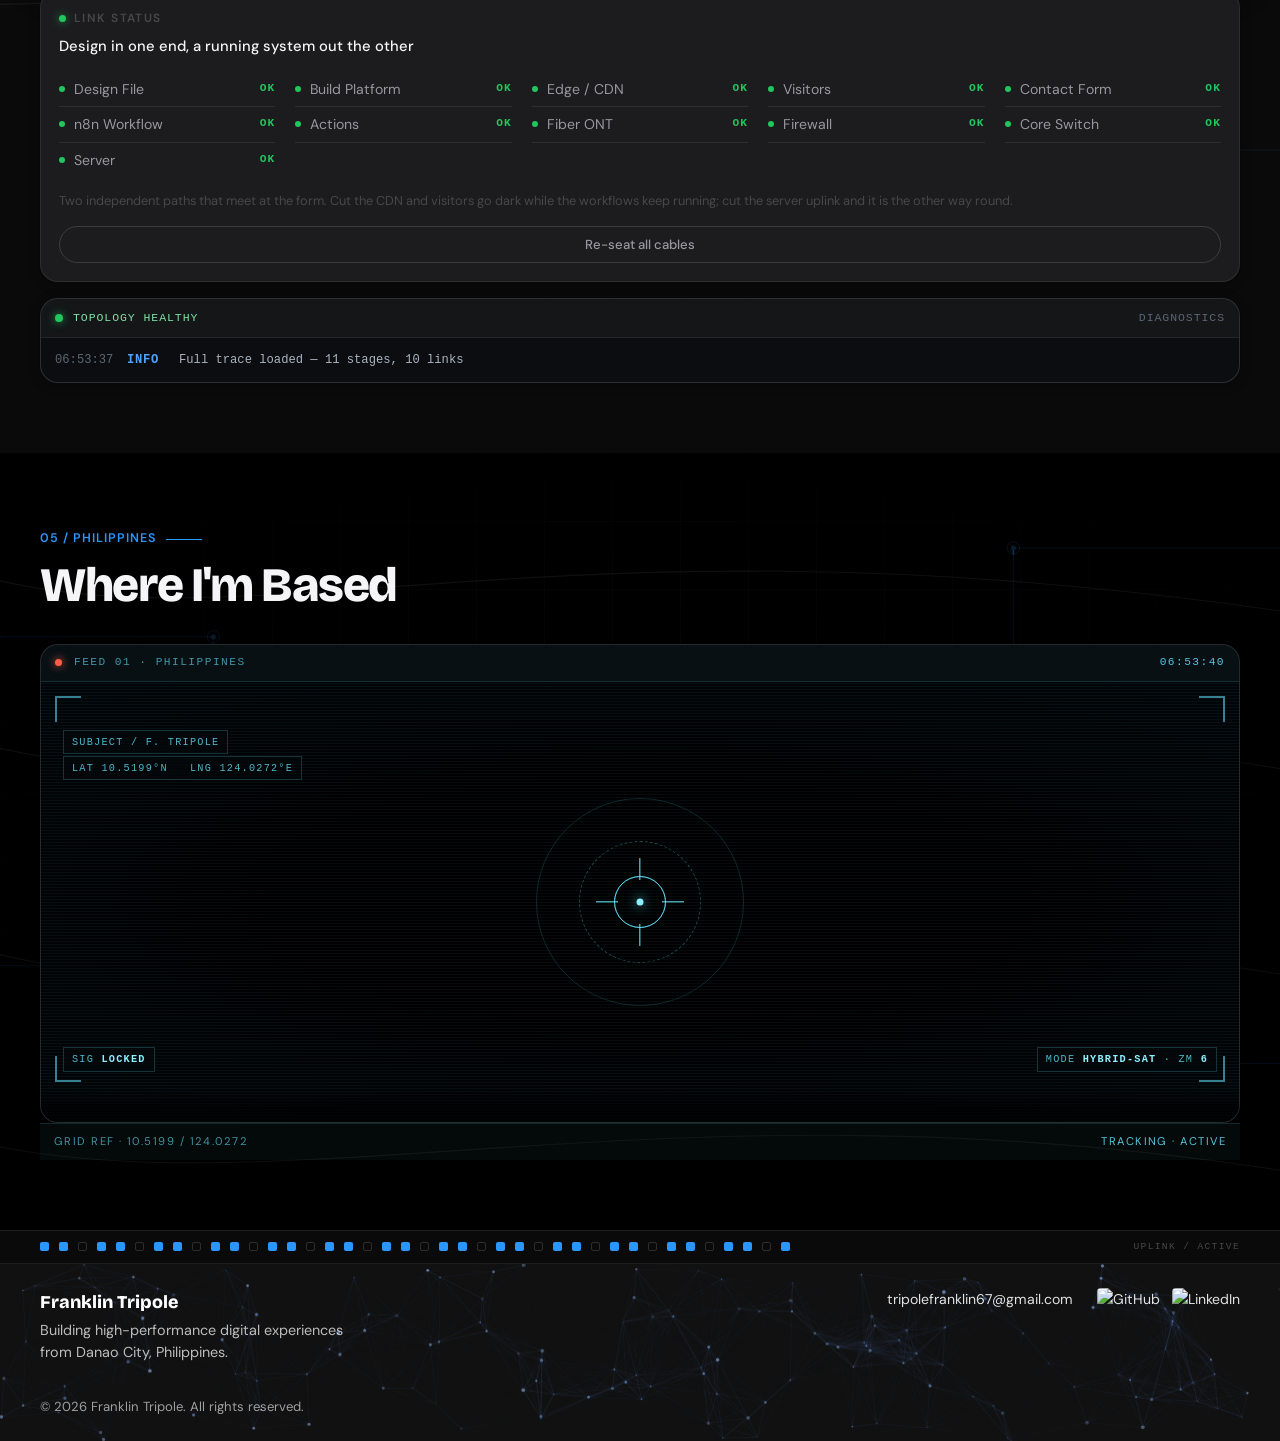
==== commit acc23c98: "Add fault reporting and a diagnostic log to the stack lab A console sits under the diagram with a st" ====
--- a/index.html
+++ b/index.html
@@ -502,6 +502,15 @@
                     <p id="lab-note" class="lab-note"></p>
                     <button type="button" id="lab-reset" class="lab-reset">Re-seat all cables</button>
                 </aside>
+            </div>
+
+            <div class="lab-console">
+                <div class="lab-console-bar">
+                    <span class="lab-console-dot" id="lab-alert-dot"></span>
+                    <span class="lab-console-state" id="lab-alert">Topology healthy</span>
+                    <span class="lab-console-meta">diagnostics</span>
+                </div>
+                <ol class="lab-log" id="lab-log" aria-live="polite" aria-label="Diagnostic log"></ol>
             </div>
         </div>
     </section>
--- a/style.css
+++ b/style.css
@@ -2711,3 +2711,102 @@
         h2.section-title + .contact-lead {
             margin-top: 18px;
         }
+
+        /* ─── LAB DIAGNOSTIC CONSOLE ──────────── */
+        .lab-console {
+            margin-top: 16px;
+            border: 0.5px solid var(--border-med);
+            border-radius: var(--radius);
+            overflow: hidden;
+            background: #0b0d10;
+            box-shadow: var(--shadow-sm);
+            font-family: ui-monospace, SFMono-Regular, Menlo, Consolas, monospace;
+        }
+
+        .lab-console-bar {
+            display: flex;
+            align-items: center;
+            gap: 10px;
+            padding: 10px 14px;
+            background: rgba(255, 255, 255, .035);
+            border-bottom: 1px solid rgba(255, 255, 255, .07);
+            font-size: .72rem;
+            letter-spacing: .08em;
+            text-transform: uppercase;
+        }
+
+        .lab-console-dot {
+            width: 8px;
+            height: 8px;
+            border-radius: 50%;
+            background: #22c55e;
+            box-shadow: 0 0 8px rgba(34, 197, 94, .8);
+            flex-shrink: 0;
+            transition: background .3s, box-shadow .3s;
+        }
+
+        .lab-console-dot.is-bad {
+            background: #ff6b6b;
+            box-shadow: 0 0 8px rgba(255, 107, 107, .8);
+            animation: lab-alarm 1.3s steps(1) infinite;
+        }
+
+        @keyframes lab-alarm {
+            0%, 55% { opacity: 1 }
+            56%, 100% { opacity: .3 }
+        }
+
+        .lab-console-state {
+            flex: 1;
+            color: #7fe0a6;
+            transition: color .3s;
+        }
+
+        .lab-console-bar.is-bad .lab-console-state { color: #ff8f8f }
+
+        .lab-console-meta { color: #5c6674 }
+
+        .lab-log {
+            list-style: none;
+            margin: 0;
+            padding: 10px 14px;
+            max-height: 190px;
+            overflow-y: auto;
+            font-size: .76rem;
+            line-height: 1.65;
+            color: #aab4c2;
+        }
+
+        .lab-log:empty::after {
+            content: 'waiting for events…';
+            color: #4d5663;
+        }
+
+        .lab-log li {
+            display: grid;
+            grid-template-columns: 62px 42px 1fr;
+            gap: 10px;
+            padding: 2px 0;
+            border-bottom: 1px solid rgba(255, 255, 255, .04);
+        }
+
+        .lab-log li:last-child { border-bottom: none }
+
+        .lab-log time { color: #5c6674 }
+        .lab-log b { font-weight: 700; letter-spacing: .06em }
+
+        .lab-log .lvl-err b { color: #ff6b6b }
+        .lab-log .lvl-warn b { color: #eab308 }
+        .lab-log .lvl-ok b { color: #22c55e }
+        .lab-log .lvl-info b { color: #4da3ff }
+        .lab-log .lvl-err span { color: #ffc9c9 }
+
+        .lab-log::-webkit-scrollbar { width: 6px }
+        .lab-log::-webkit-scrollbar-thumb { background: rgba(255, 255, 255, .14); border-radius: 6px }
+
+        @media(max-width:640px) {
+            .lab-log { font-size: .7rem; max-height: 160px }
+            .lab-log li { grid-template-columns: 54px 36px 1fr; gap: 7px }
+            .lab-console-bar { font-size: .66rem }
+            .lab-console-meta { display: none }
+        }
